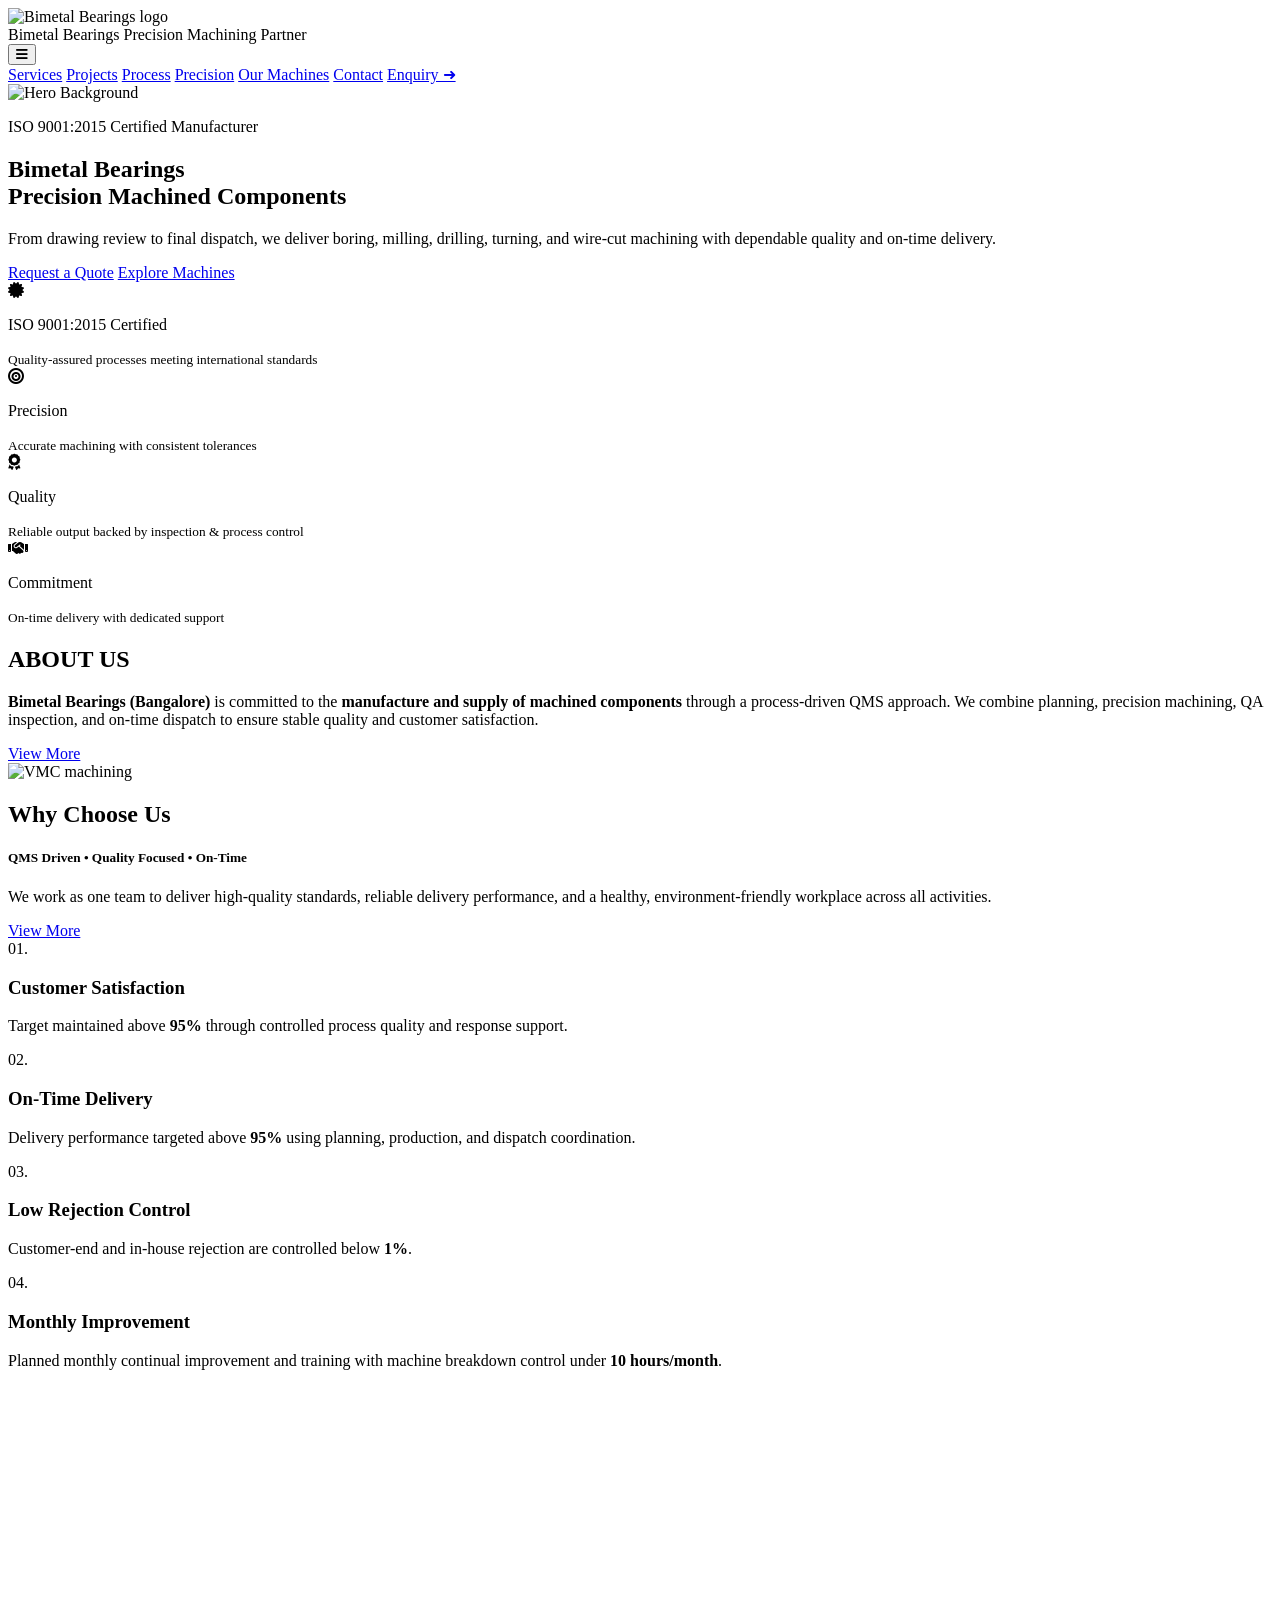
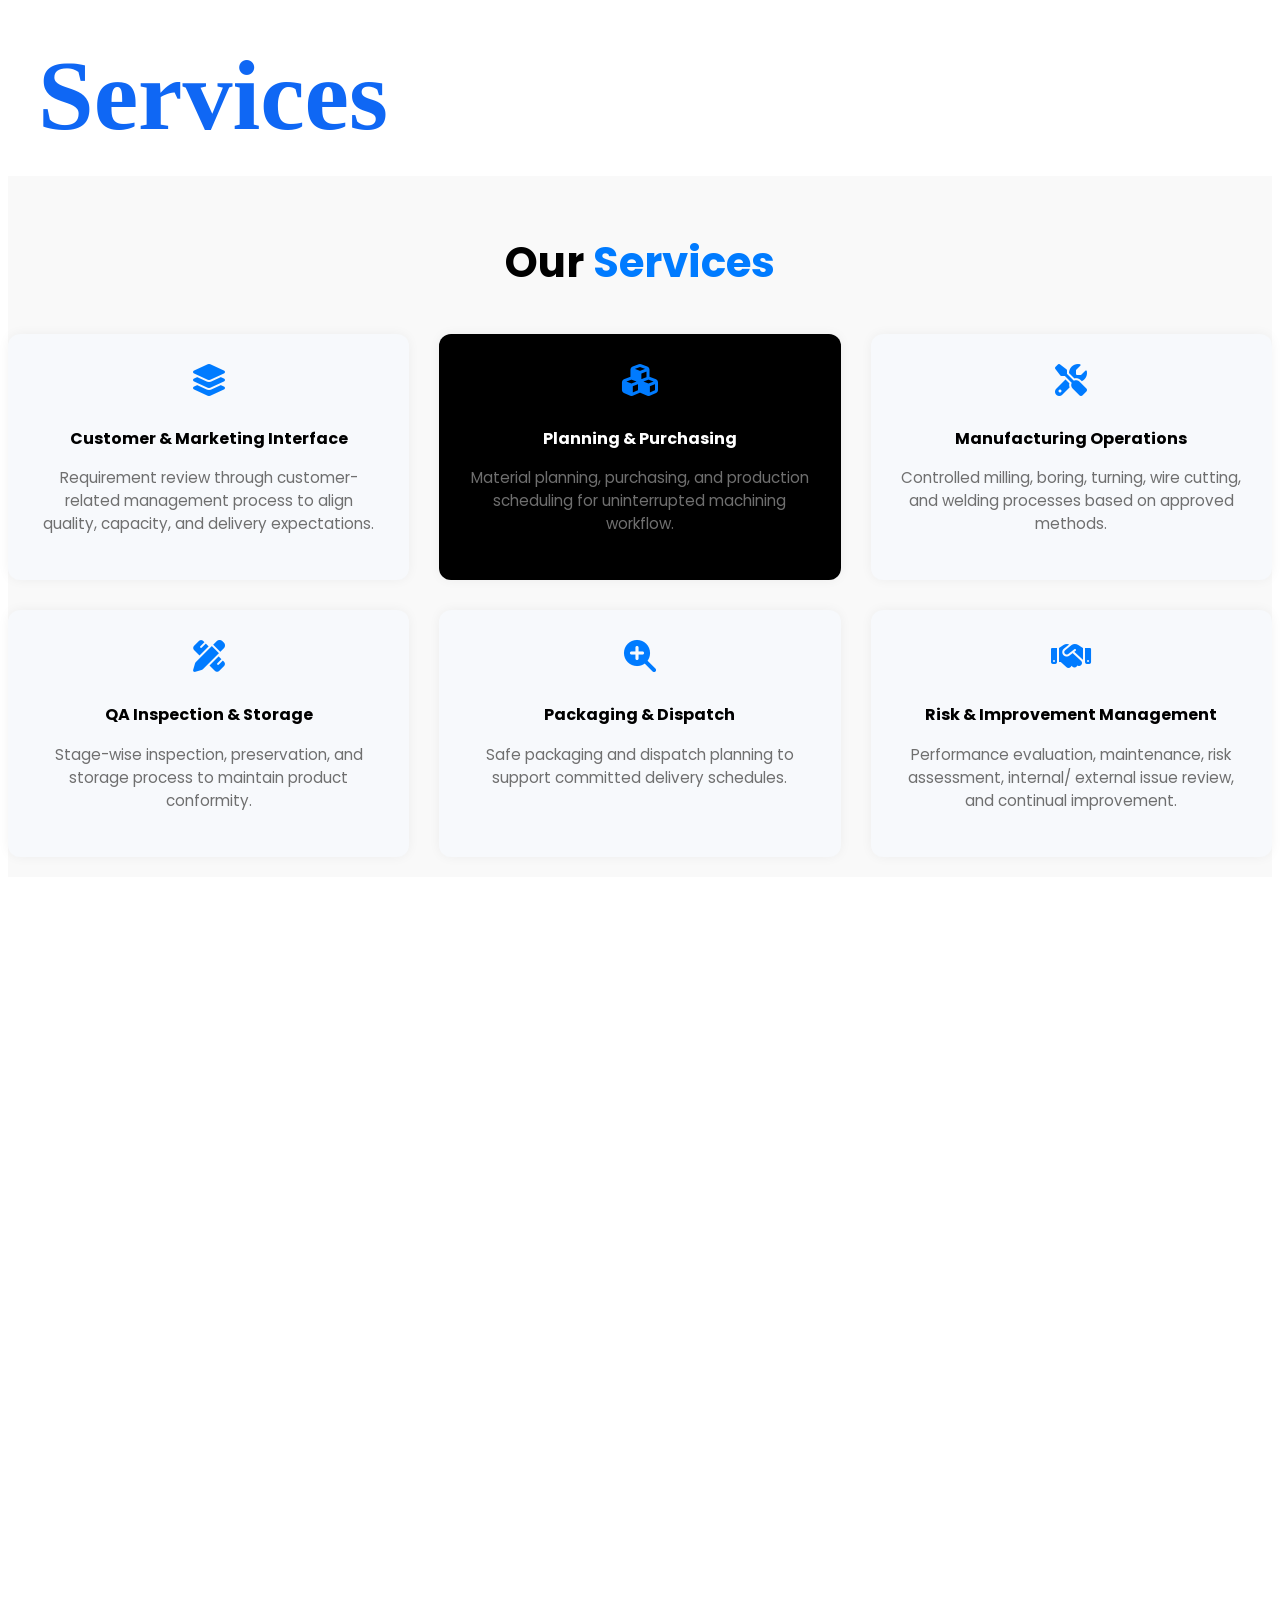
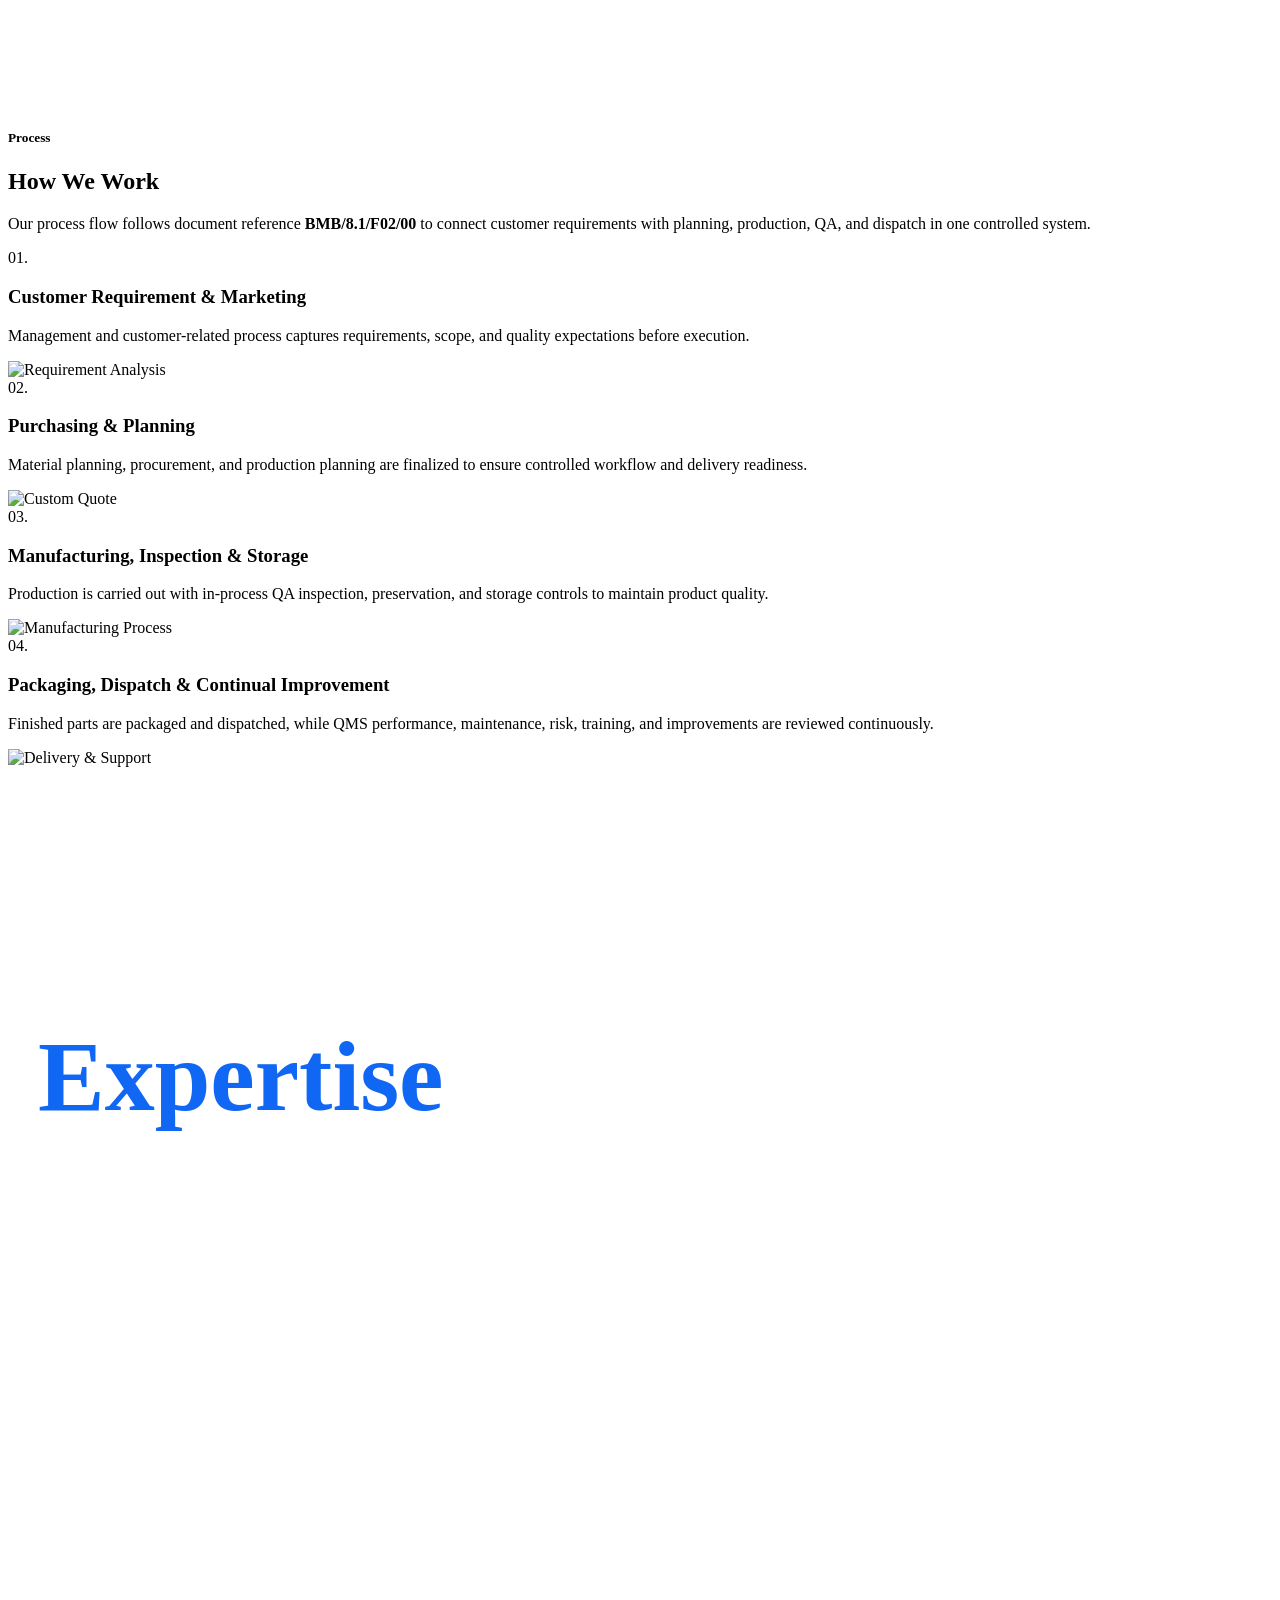
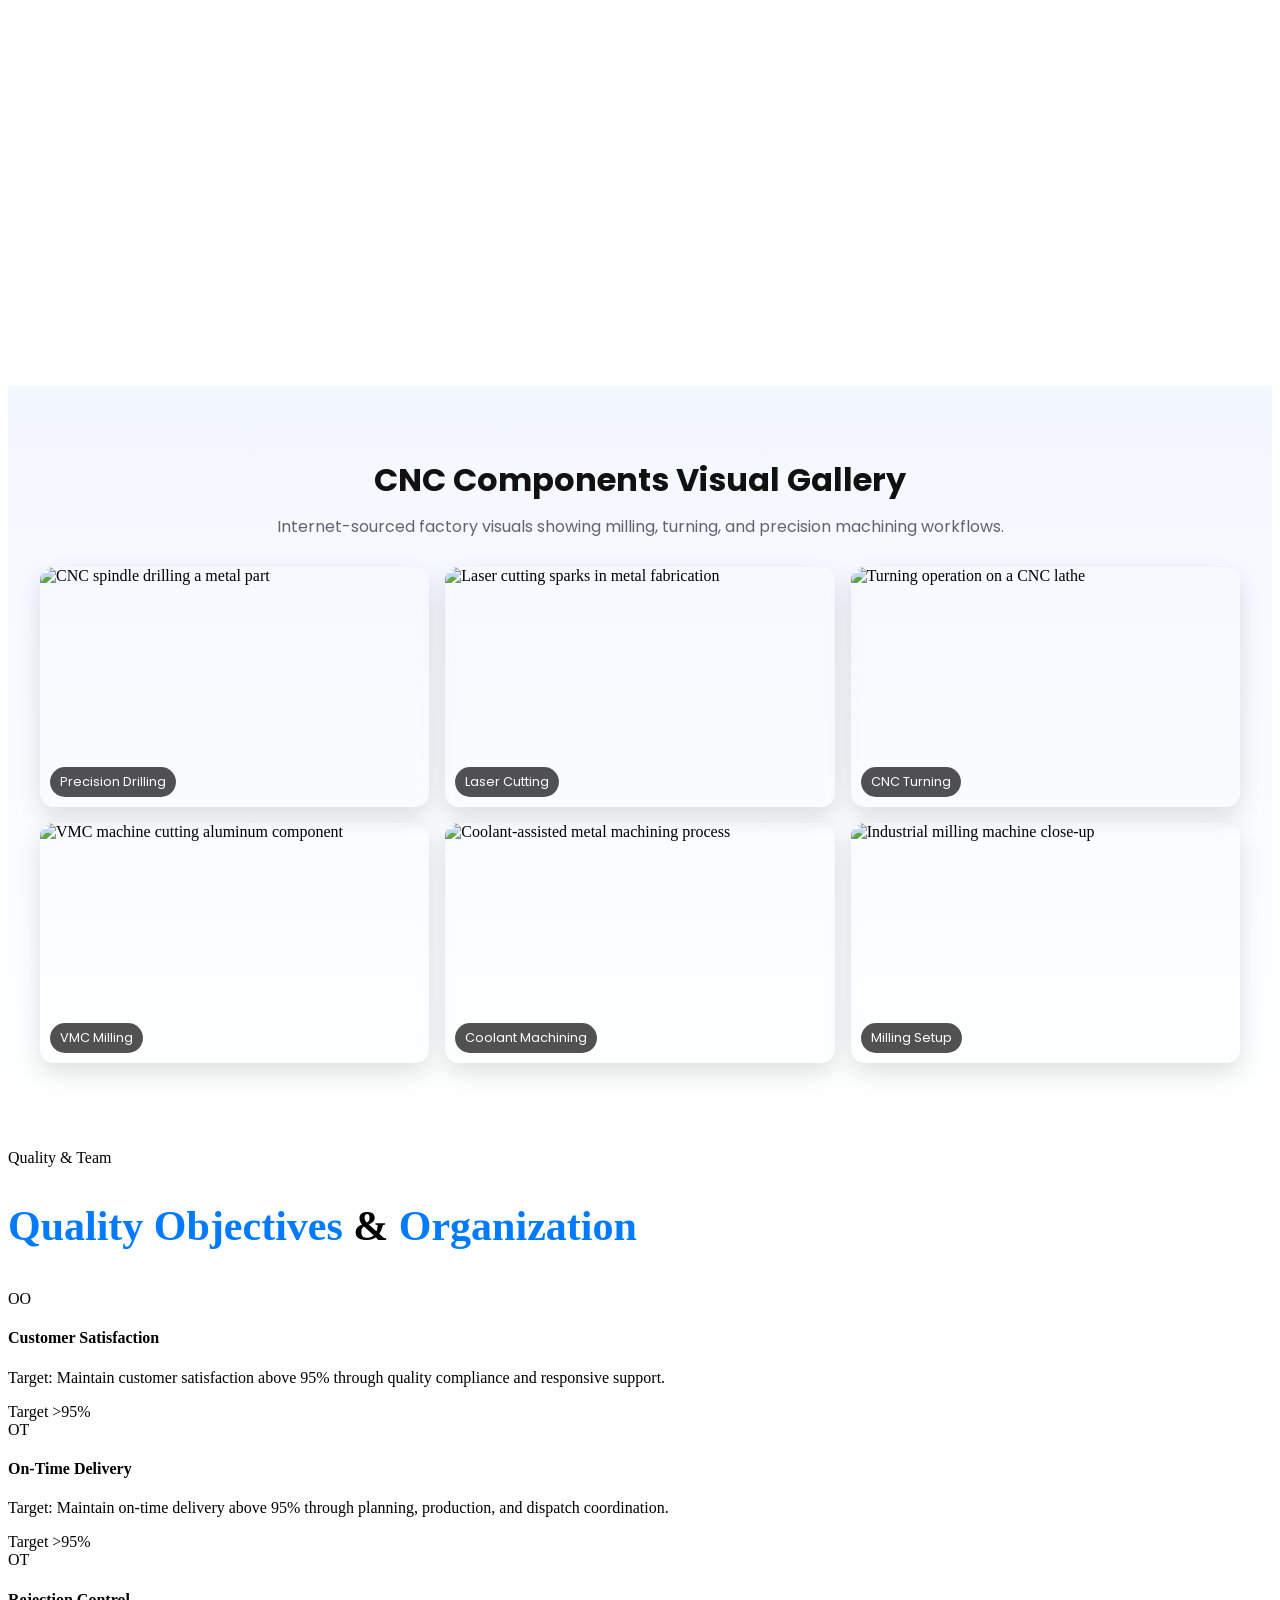
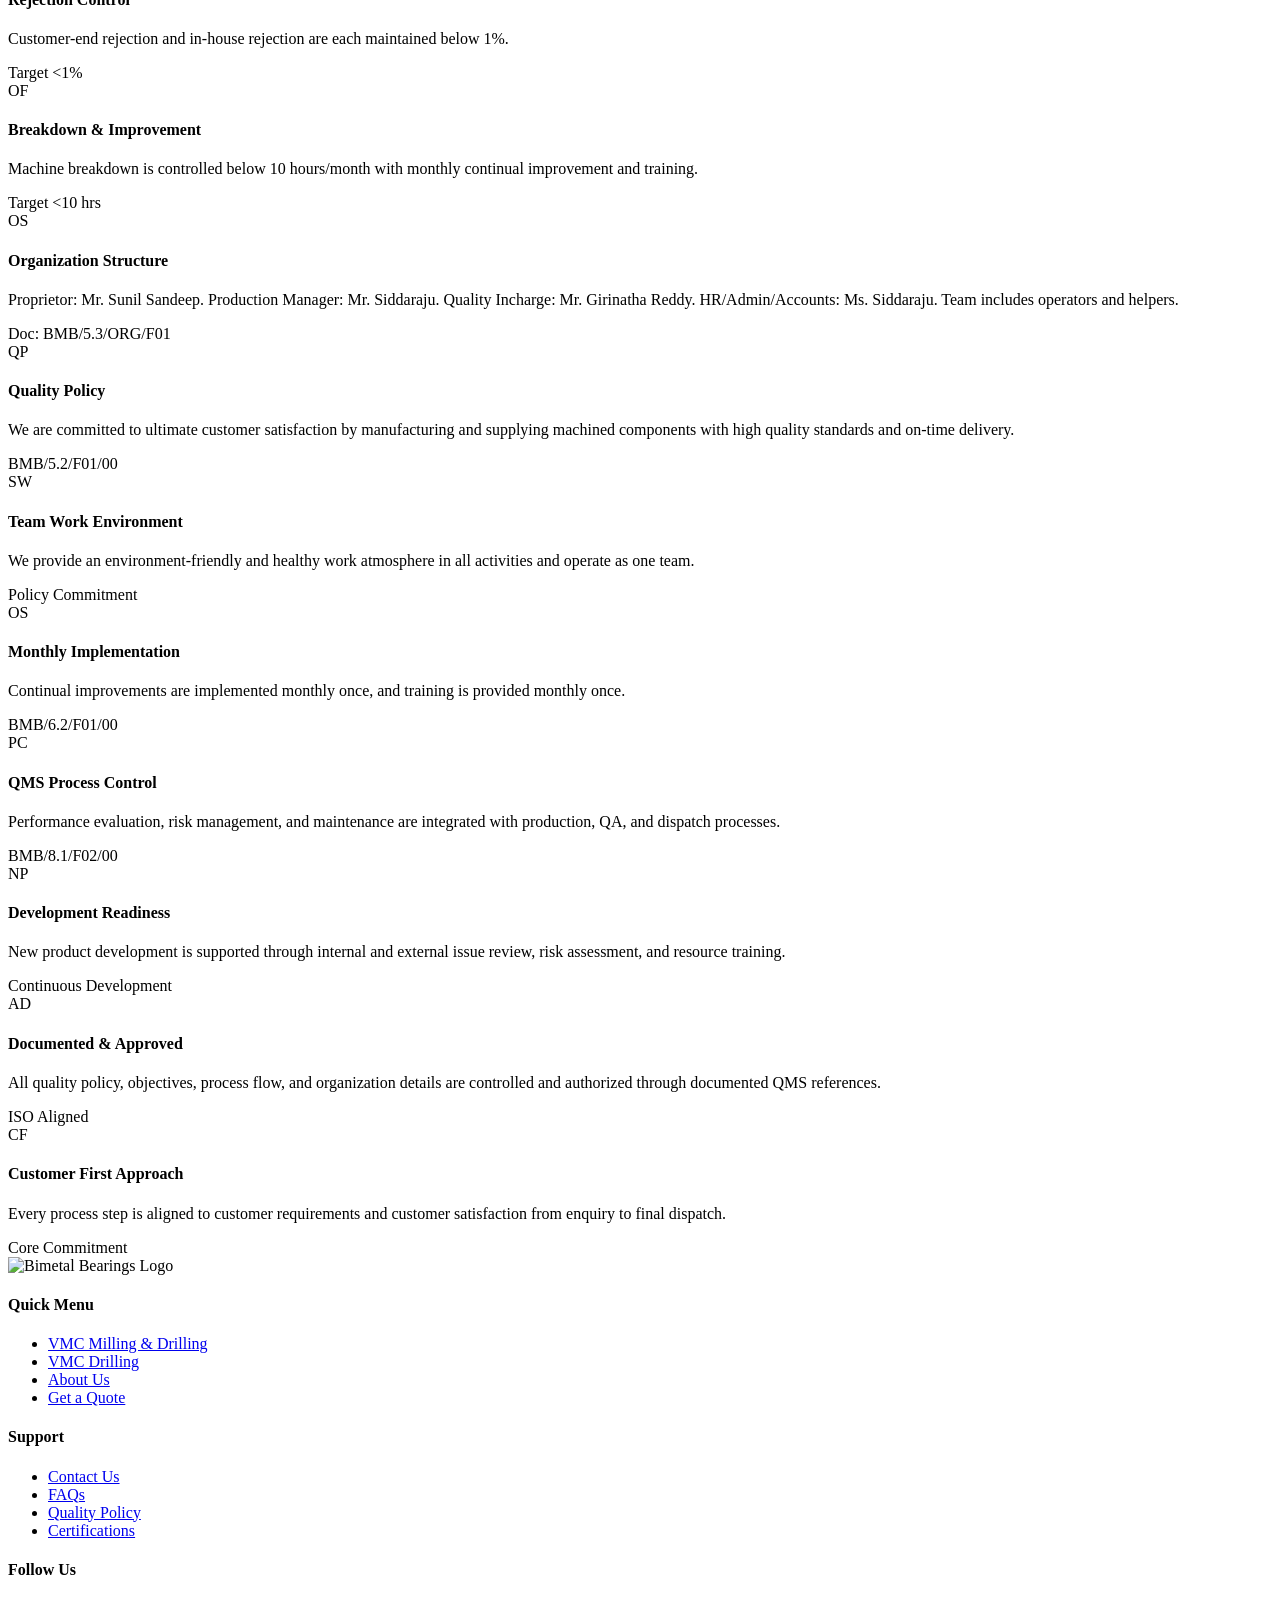
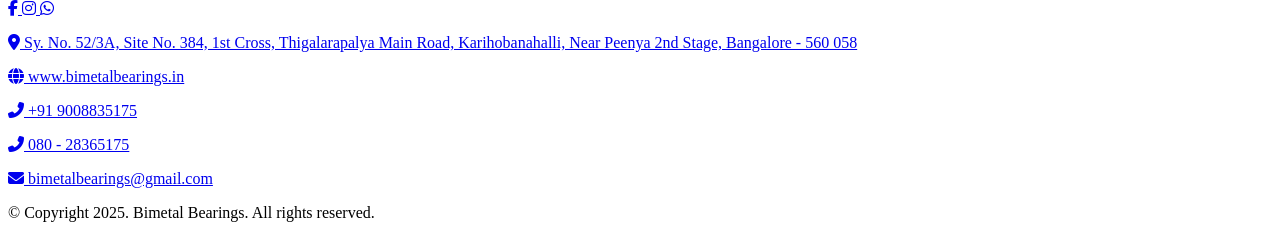
==== index.html @ afb8c04f "Add index.html" ====
<!doctype html>
<html lang="en">
  <head>
    <meta charset="UTF-8" />
    <meta name="viewport" content="width=device-width, initial-scale=1.0" />
    <title>Bimetal Bearings</title>
    <link rel="icon" href="img/logo.png" />

    <link rel="stylesheet" href="style.css" />
    <link
      href="https://fonts.googleapis.com/css2?family=Inter:wght@400;600;700&display=swap"
      rel="stylesheet"
    />
    <link
      href="https://fonts.googleapis.com/css2?family=Barlow:wght@400;500;600&display=swap"
      rel="stylesheet"
    />
    <link
      href="https://fonts.googleapis.com/css2?family=Poppins:wght@300;400;500;600;700&display=swap"
      rel="stylesheet"
    />

    <link
      rel="stylesheet"
      href="https://cdnjs.cloudflare.com/ajax/libs/font-awesome/6.5.0/css/all.min.css"
    />

    <style>
      .service-hero-content h2 span.letter,
      .service-hero-content h1 span.letter {
        opacity: 0;
        transform: translateY(-30px);
        animation: fadeInUp 0.6s ease-out forwards;
        display: inline-block;
      }

      @keyframes fadeInUp {
        from {
          opacity: 0;
          transform: translateY(-30px);
        }
        to {
          opacity: 1;
          transform: translateY(0);
        }
      }

      .service-hero {
        background-image: url("https://images.unsplash.com/photo-1711418235334-8895331a6cf9?auto=format&fit=crop&w=1800&q=80");
        background-size: cover;

        object-fit: contain;
        background-position: center;
        padding: 100px 30px;
        padding-bottom: 30px;
        position: relative;
        overflow: hidden;
        color: #ffffff;
        text-align: left;
      }

      .service-hero-content {
        max-width: 700px;
        position: relative;
        z-index: 2;
      }

      .service-hero-content h2 {
        font-size: 36px;
        font-weight: 300;
        line-height: 1.4;
      }

      .service-hero-content h2 span {
        font-weight: 700;
        color: #ffffff;
      }

      .bg-text {
        font-size: 100px;
        font-weight: 700;
        margin: 0;
        line-height: 1;
        bottom: 30px;
        left: 30px;
        color: #0f67f4;
      }
      @media (max-width: 446px) {
        .service-hero-content h2 {
          font-size: 28px;
        }
        .bg-text {
          font-size: 60px;
        }
      }

      /* Service Section */
      .services {
        padding: 20px 0;
        background: #f9f9f9;
        text-align: center;
        font-family: "Poppins", Arial, sans-serif;
        background-image: url("https://images.unsplash.com/photo-1685713011172-3ba27ff25e22?auto=format&fit=crop&w=1800&q=80");
      }

      .section-title {
        font-size: 42px;
        margin-bottom: 40px;
      }

      .section-title span {
        color: #007bff;
      }

      .service-grid {
        display: flex;
        flex-wrap: wrap;
        gap: 30px;
        justify-content: center;
      }

      .service-box {
        background: #f7f9fc;
        padding: 30px;
        border-radius: 12px;
        box-shadow: 0 0 12px rgba(0, 0, 0, 0.05);
        flex: 1 1 280px;
        transition: 0.3s;
        cursor: pointer;
      }

      .service-box i {
        color: #007bff;
        margin-bottom: 15px;
      }

      .service-box h4 {
        margin: 15px 0 10px;
      }
      .service-box p {
        font-size: 0.95rem;
        color: #6f6f6f;
      }

      .service-box.active,
      .service-box:hover {
        background: black;
        color: #ffffff;
      }
      .service-box:hover p {
        color: #bdbdbd;
      }

      .service-box.active i,
      .service-box:hover i {
        color: #007bff;
      }

      /* Hero Section */
      .hero2 {
        text-align: center;
        padding: 80px 20px;
        max-width: 1200px;
        margin: auto;
        font-family: "poppins", sans-serif;
      }

      .hero2 h1 {
        font-size: 2.5rem;
        font-weight: 700;
        margin-bottom: 15px;
      }

      .hero2 .highlight2 {
        color: #1e73e8;
      }

      .hero2 p {
        font-size: 1.1rem;
        color: #555;
        margin-bottom: 25px;
      }

      /* Buttons */
      .buttons2 {
        display: flex;
        justify-content: center;
        gap: 15px;
        margin-bottom: 20px;
      }

      .btn2 {
        text-decoration: none;
        padding: 12px 28px;
        border-radius: 25px;
        font-size: 1rem;
        font-weight: 600;
        transition: 0.3s;
      }

      .btn2.primary2 {
        background: #1e73e8;
        color: #fff;
      }

      .btn2.primary2:hover {
        background: #125bb5;
      }

      .btn2.secondary2 {
        background: #f4f4f4;
        color: #333;
        border: 1px solid #ddd;
      }

      .btn2.secondary2:hover {
        background: #e6e6e6;
      }

      /* Rating */
      .rating2 {
        margin-top: 10px;
        font-size: 0.95rem;
        color: #333;
      }

      .rating2 p {
        font-size: 0.85rem;
        color: #555;
      }

      .rating2 a {
        color: #1e73e8;
        text-decoration: none;
      }

      /* Stats Section */
      .hero-stats2 {
        margin-top: 60px;
        display: grid;
        grid-template-columns: repeat(auto-fit, minmax(220px, 1fr));
        gap: 20px;
        font-family: "poppins", sans-serif;
        justify-content: center;
        text-align: center;
        align-items: center;
      }

      .stat2 {
        background: #f9f9f9;
        border-radius: 15px;
        padding: 25px;
        text-align: center;
        box-shadow: 0 4px 12px rgba(0, 0, 0, 0.05);
      }

      .stat2 img {
        width: 100%;
        border-radius: 12px;
      }

      .stat2 h2 {
        font-size: 2rem;
        color: #111;
        margin-bottom: 10px;
      }

      .stat2 p {
        font-size: 0.95rem;
        color: #000000;
      }

      /* Color Variations */
      .stat2.blue2 {
        background: #000000;
        color: #ffffff;
        font-size: 2rem;
      }

      .stat2.blue2 p {
        color: #d4d4d4;
        font-size: 1rem;
        font-weight: 600;
      }

      .stat2.blue2 h2 {
        color: #1f61f0;
        font-size: 2rem;
      }

      .stat2.green2 {
        background: #f0fdf4;
        color: #111;
        border: 1px solid #cce8d8;
      }

      .stat2.lightgreen2 {
        background: #d9f99d;
        color: #111;
      }

      .cnc-gallery-section {
        padding: 70px 20px;
        background: linear-gradient(180deg, #f3f7ff 0%, #ffffff 100%);
      }

      .cnc-gallery-wrap {
        max-width: 1200px;
        margin: 0 auto;
      }

      .cnc-gallery-head {
        text-align: center;
        margin-bottom: 28px;
        font-family: "Poppins", sans-serif;
      }

      .cnc-gallery-head h3 {
        font-size: 2rem;
        color: #111;
        margin: 0 0 10px;
      }

      .cnc-gallery-head p {
        margin: 0;
        color: #5f6470;
        font-size: 1rem;
      }

      .cnc-gallery-grid {
        display: grid;
        grid-template-columns: repeat(3, minmax(0, 1fr));
        gap: 16px;
      }

      .cnc-gallery-card {
        margin: 0;
        border-radius: 14px;
        overflow: hidden;
        position: relative;
        box-shadow: 0 10px 24px rgba(0, 0, 0, 0.12);
      }

      .cnc-gallery-card img {
        width: 100%;
        height: 240px;
        display: block;
        object-fit: cover;
        transition: transform 0.45s ease;
      }

      .cnc-gallery-card:hover img {
        transform: scale(1.06);
      }

      .cnc-gallery-tag {
        position: absolute;
        left: 10px;
        bottom: 10px;
        background: rgba(0, 0, 0, 0.68);
        color: #fff;
        border-radius: 999px;
        padding: 6px 10px;
        font-size: 0.8rem;
        font-family: "Poppins", sans-serif;
      }

      @media (max-width: 980px) {
        .cnc-gallery-grid {
          grid-template-columns: repeat(2, minmax(0, 1fr));
        }
      }

      @media (max-width: 560px) {
        .cnc-gallery-grid {
          grid-template-columns: 1fr;
        }

        .cnc-gallery-card img {
          height: 210px;
        }
      }
    </style>
  </head>
  <body>
    <!-- Navbar -->
    <header class="navbar">
      <div class="logo">
        <img src="img/logo.png" alt="Bimetal Bearings logo" />
        <div class="brand-copy">
          <span class="brand-name">Bimetal Bearings</span>
          <span class="brand-sub">Precision Machining Partner</span>
        </div>
      </div>

      <button class="menu-toggle" aria-label="Toggle menu">
        <i class="fas fa-bars"></i>
      </button>

      <nav class="nav-links">
        <a href="#service">Services</a>
        <a href="#project">Projects</a>
        <a href="#process">Process</a>
        <a href="precision.html">Precision</a>
        <a href="machine.html">Our Machines</a>
        <a href="contact.html">Contact</a>
        <a
          href="https://wa.me/8123638613?text=Hi%20Bimetal%20Bearings!%20I%20am%20interested%20in%20your%20manufacturing%20solutions.%20Please%20share%20more%20details."
          class="btn-yellow"
          >Enquiry ➜</a
        >
      </nav>
    </header>

    <!-- Hero Section -->
    <section class="hero">
      <!-- Hero Background Image -->
      <img class="bgimg" src="https://images.unsplash.com/photo-1711418235334-8895331a6cf9?auto=format&fit=crop&w=2200&q=80" alt="Hero Background" />

      <div class="hero-content">
        <div class="hero-left">
          <p class="hero-kicker">ISO 9001:2015 Certified Manufacturer</p>
          <h1><span>Bimetal Bearings</span><br />Precision Machined Components</h1>

          <p class="tagline">
            From drawing review to final dispatch, we deliver boring, milling,
            drilling, turning, and wire-cut machining with dependable quality
            and on-time delivery.
          </p>

          <div class="hero-cta-row">
            <a href="contact.html" class="hero-btn primary">Request a Quote</a>
            <a href="ourmachine.html" class="hero-btn secondary">Explore Machines</a>
          </div>
        </div>

        <!-- Hero Machine Image -->
        <div class="hero-image"></div>
      </div>

      <!-- Feature Cards -->
      <div class="herofeatures">
        <!-- Feature 1 -->
        <div class="herofeature-card review">
          <i class="fa-solid fa-certificate icon"></i>
          <p>ISO 9001:2015 Certified</p>
          <small
            >Quality-assured processes meeting international standards</small
          >
        </div>

        <!-- Feature 2 -->
        <div class="herofeature-card battery">
          <i class="fa-solid fa-bullseye icon"></i>
          <p>Precision</p>
          <small>Accurate machining with consistent tolerances</small>
        </div>

        <!-- Feature 3 -->
        <div class="herofeature-card battery">
          <i class="fa-solid fa-award icon"></i>
          <p>Quality</p>
          <small>Reliable output backed by inspection & process control</small>
        </div>

        <!-- Feature 4 -->
        <div class="herofeature-card battery">
          <i class="fa-solid fa-handshake icon"></i>
          <p>Commitment</p>
          <small>On-time delivery with dedicated support</small>
        </div>
      </div>
    </section>

    <section class="about-section" id="about">
      <h1 class="about-animated-text">
        <span>A</span><span>B</span><span>O</span><span>U</span><span>T</span>
        <span>US</span>
      </h1>

      <div class="intro">
        <p>
          <strong>Bimetal Bearings (Bangalore)</strong> is committed to the
          <strong>manufacture and supply of machined components</strong> through
          a process-driven QMS approach. We combine planning, precision
          machining, QA inspection, and on-time dispatch to ensure stable
          quality and customer satisfaction.
        </p>
        <div>
          <a href="#services" class="btn">View More</a>
        </div>
      </div>

      <div class="about-images">
        <img src="https://images.unsplash.com/photo-1740209475472-aa7d280f7452?auto=format&fit=crop&w=1600&q=80" alt="VMC machining" />
      </div>

      <div class="abtwhy-container">
        <div class="abtleft-content">
          <h2 class="main-title">Why Choose Us</h2>
          <h5 class="subtitle">QMS Driven • Quality Focused • On-Time</h5>
          <p class="description">
            We work as one team to deliver high-quality standards, reliable
            delivery performance, and a healthy, environment-friendly workplace
            across all activities.
          </p>
          <a href="#services" class="btn">View More</a>
        </div>

        <div class="abtright-content">
          <div class="abtfeature-box">
            <div class="number">01.</div>
            <h3>Customer Satisfaction</h3>
            <p>
              Target maintained above <strong>95%</strong> through controlled
              process quality and response support.
            </p>
          </div>

          <div class="abtfeature-box">
            <div class="number">02.</div>
            <h3>On-Time Delivery</h3>
            <p>
              Delivery performance targeted above
              <strong>95%</strong> using planning, production, and dispatch
              coordination.
            </p>
          </div>
          <div class="abtfeature-box">
            <div class="number">03.</div>
            <h3>Low Rejection Control</h3>
            <p>
              Customer-end and in-house rejection are controlled below
              <strong>1%</strong>.
            </p>
          </div>

          <div class="abtfeature-box">
            <div class="number">04.</div>
            <h3>Monthly Improvement</h3>
            <p>
              Planned monthly continual improvement and training with machine
              breakdown control under <strong>10 hours/month</strong>.
            </p>
          </div>
        </div>
      </div>
    </section>

    <section class="service-hero" id="services">
      <div class="service-hero-content">
        <h2>We provide <br /><span>Best Quality</span></h2>
        <h1 class="bg-text">Services</h1>
      </div>
    </section>

    <!-- Service Offerings -->
    <section class="services" id="service">
      <div class="service-container">
        <h2 class="section-title">Our <span>Services</span></h2>

        <div class="service-grid">
          <!-- Service 1 -->
          <div class="service-box">
            <i class="fas fa-layer-group fa-2x"></i>
            <h4>Customer & Marketing Interface</h4>
            <p>
              Requirement review through customer-related management process to
              align quality, capacity, and delivery expectations.
            </p>
          </div>

          <!-- Service 2 -->
          <div class="service-box active">
            <i class="fas fa-cubes fa-2x"></i>
            <h4>Planning & Purchasing</h4>
            <p>
              Material planning, purchasing, and production scheduling for
              uninterrupted machining workflow.
            </p>
          </div>

          <!-- Service 3 -->
          <div class="service-box">
            <i class="fas fa-tools fa-2x"></i>
            <h4>Manufacturing Operations</h4>
            <p>
              Controlled milling, boring, turning, wire cutting, and welding
              processes based on approved methods.
            </p>
          </div>

          <!-- Service 4 -->
          <div class="service-box">
            <i class="fas fa-pencil-ruler fa-2x"></i>
            <h4>QA Inspection & Storage</h4>
            <p>
              Stage-wise inspection, preservation, and storage process to
              maintain product conformity.
            </p>
          </div>

          <!-- Service 5 -->
          <div class="service-box">
            <i class="fas fa-search-plus fa-2x"></i>
            <h4>Packaging & Dispatch</h4>
            <p>
              Safe packaging and dispatch planning to support committed delivery
              schedules.
            </p>
          </div>

          <!-- Service 6 -->
          <div class="service-box">
            <i class="fas fa-handshake fa-2x"></i>
            <h4>Risk & Improvement Management</h4>
            <p>
              Performance evaluation, maintenance, risk assessment, internal/
              external issue review, and continual improvement.
            </p>
          </div>
        </div>
      </div>
    </section>

    <section class="hero2" id="project">
      <div class="hero-content2">
        <h1>
          Advancing Precision Manufacturing with <br />
          <span class="highlight2">Modern Milling & Drilling</span>
        </h1>

        <p>
          Bimetal Bearings delivers accuracy, reliability and consistent
          performance — supporting industries with high-quality VMC milling &
          drilling solutions.
        </p>

        <div class="buttons2">
          <a href="contact.html" class="btn2 secondary2">Request a Quote</a>
        </div>

        <div class="rating2">
          ⭐⭐⭐⭐ <span>4.0</span>
          <p>
            Trusted by companies across
            <a href="#clients">manufacturing industries</a>
          </p>
        </div>
      </div>

      <div class="hero-stats2">
        <!-- Image Stat -->
        <div class="stat2">
          <img src="https://images.unsplash.com/photo-1666618090858-fbcee636bd3e?auto=format&fit=crop&w=1600&q=80" alt="Machined Components" />
        </div>

        <!-- Clients -->
        <div class="stat2 blue2">
          <h2>100+</h2>
          <p>Reliable Client Partnerships</p>
        </div>

        <!-- Projects -->
        <div class="stat2 green2">
          <h2>300+</h2>
          <p>
            Completed Projects <br />
            <small>Growing steadily every year</small>
          </p>
        </div>

        <!-- Experience -->
        <div class="stat2 lightgreen2">
          <h2>1+</h2>
          <p>Years of Milling & Drilling Expertise</p>
        </div>

        <!-- Statement Box -->
        <div class="stat2 blue2">
          <p>
            Delivering dependable machining solutions <br />
            with quality and precision.
          </p>
        </div>
      </div>
    </section>

    <section class="process-section" id="process">
      <div class="process-container">
        <h5 class="sub-heading">Process</h5>
        <h2 class="main-heading">How We Work</h2>
        <p class="process-intro">
          Our process flow follows document reference
          <strong>BMB/8.1/F02/00</strong> to connect customer requirements with
          planning, production, QA, and dispatch in one controlled system.
        </p>

        <div class="timeline">
          <!-- Step 1 -->
          <div class="timeline-block-left">
            <div class="timeline-content">
              <span class="step-number">01.</span>
              <h3>Customer Requirement & Marketing</h3>
              <p>
                Management and customer-related process captures requirements,
                scope, and quality expectations before execution.
              </p>
            </div>
            <div class="timeline-img">
              <img
                src="https://images.unsplash.com/photo-1598302936625-6075fbd98dd7?auto=format&fit=crop&w=1400&q=80"
                alt="Requirement Analysis"
              />
            </div>
          </div>

          <!-- Step 2 -->
          <div class="timeline-block">
            <div class="timeline-content">
              <span class="step-number">02.</span>
              <h3>Purchasing & Planning</h3>
              <p>
                Material planning, procurement, and production planning are
                finalized to ensure controlled workflow and delivery readiness.
              </p>
            </div>
            <div class="timeline-img">
              <img
                src="https://images.unsplash.com/photo-1669154772564-71034c803b53?auto=format&fit=crop&w=1400&q=80"
                alt="Custom Quote"
              />
            </div>
          </div>

          <!-- Step 3 -->
          <div class="timeline-block-left">
            <div class="timeline-content">
              <span class="step-number">03.</span>
              <h3>Manufacturing, Inspection & Storage</h3>
              <p>
                Production is carried out with in-process QA inspection,
                preservation, and storage controls to maintain product quality.
              </p>
            </div>
            <div class="timeline-img">
              <img
                src="https://images.unsplash.com/photo-1652888510609-ed2d2ad64d6b?auto=format&fit=crop&w=1400&q=80"
                alt="Manufacturing Process"
              />
            </div>
          </div>

          <!-- Step 4 -->
          <div class="timeline-block">
            <div class="timeline-content">
              <span class="step-number">04.</span>
              <h3>Packaging, Dispatch & Continual Improvement</h3>
              <p>
                Finished parts are packaged and dispatched, while QMS
                performance, maintenance, risk, training, and improvements are
                reviewed continuously.
              </p>
            </div>
            <div class="timeline-img">
              <img
                src="https://images.unsplash.com/photo-1682332215908-aa44cdaad6ca?auto=format&fit=crop&w=1400&q=80"
                alt="Delivery & Support"
              />
            </div>
          </div>
        </div>
      </div>
    </section>

    <section class="service-hero" id="services">
      <div class="service-hero-content">
        <h2><br /><span>We Have the Best</span></h2>
        <h1 class="bg-text">Expertise</h1>
      </div>

      <section class="expertise">
        <div class="expert-container">
          <div class="expertise-grid">
            <!-- Box 1 -->
            <div class="expert-box">
              <img
                src="https://images.unsplash.com/photo-1734888369502-3e01d4c0a46e?auto=format&fit=crop&w=1400&q=80"
                alt="Planning"
              />
              <h4>Project Planning</h4>
              <p>
                Understanding requirements, reviewing drawings, and defining the
                right machining approach with accuracy in mind.
              </p>
            </div>

            <!-- Box 2 -->
            <div class="expert-box">
              <img
                src="https://images.unsplash.com/photo-1648815546030-6a5792d4fa38?auto=format&fit=crop&w=1400&q=80"
                alt="Design"
              />
              <h4>Design & Engineering</h4>
              <p>
                Precision-driven development of fixtures, dies, moulds, and
                components tailored for manufacturing performance.
              </p>
            </div>

            <!-- Box 3 -->
            <div class="expert-box">
              <img
                src="https://images.unsplash.com/photo-1687957500545-3ab8c773e7bf?auto=format&fit=crop&w=1400&q=80"
                alt="Delivery"
              />
              <h4>Manufacturing & Delivery</h4>
              <p>
                Expert milling, drilling, finishing, and final inspection
                ensuring reliable production-ready solutions delivered on time.
              </p>
            </div>
          </div>
        </div>
      </section>
    </section>

    <section class="cnc-awareness-section">
      <div class="awareness-container">
        <div class="awareness-text">
          <h2>
            The more a client understands your
            <span class="highlight">machining capability</span>, the stronger
            the trust and long-term partnership becomes.
          </h2>

          <p>
            A clear manufacturing presence builds confidence, sets you apart in
            the industry, and ensures customers rely on you for precision-driven
            results.
          </p>

          <a
            href="https://wa.me/9353990066?text=Hello%20Bimetal%20Bearings%2C%20I%20am%20interested%20in%20your%20milling%20and%20drilling%20services."
            class="btn-primary"
          >
            Get a Free Quote
          </a>
        </div>

        <div class="awareness-image">
          <img
            src="https://images.unsplash.com/photo-1648815546048-6da4f0083a6d?auto=format&fit=crop&w=1400&q=80"
            alt="Machining Services"
          />

          <div class="counter-box">
            <i class="fas fa-cube"></i>
            <span><strong>367+</strong> Components Delivered</span>
          </div>
        </div>
      </div>
    </section>

    <section class="cnc-services-section">
      <div class="services-header">
        <h3>Machine Capability Snapshot</h3>

        <p>
          Our master machinery list (Doc. No: BMB/7.1.3/F01) supports boring,
          milling, turning, wire cutting, welding, and compressed air systems
          for precision component manufacturing.
        </p>

        <a href="ourmachine.html" class="learn-more">
          View machines <i class="fas fa-arrow-right"></i>
        </a>
      </div>

      <div class="services-grid">
        <!-- Card 1 -->
        <div class="service-card">
          <div class="icon-box"><i class="fas fa-drafting-compass"></i></div>
          <h4>Core Machines</h4>
          <p>
            H-Boring (1000x900, 800x800), VMC Milling (750x400, 450x300), Wire
            Cutting (400x320x500), and DRO Milling (1000x400).
          </p>
        </div>

        <!-- Card 2 -->
        <div class="service-card">
          <div class="icon-box"><i class="fas fa-cogs"></i></div>
          <h4>Supporting Infrastructure</h4>
          <p>
            Lathe machines (500 mm, 680 mm), TIG welding, air compressor (5HP),
            and bench grinding (0.5HP) for end-to-end shop-floor operations.
          </p>
        </div>
      </div>
    </section>

    <section class="cnc-gallery-section" id="cnc-gallery">
      <div class="cnc-gallery-wrap">
        <div class="cnc-gallery-head">
          <h3>CNC Components Visual Gallery</h3>
          <p>
            Internet-sourced factory visuals showing milling, turning, and
            precision machining workflows.
          </p>
        </div>

        <div class="cnc-gallery-grid">
          <figure class="cnc-gallery-card">
            <img
              src="https://images.unsplash.com/photo-1713371398485-7bde1bde9def?auto=format&fit=crop&w=1200&q=80"
              alt="CNC spindle drilling a metal part"
              loading="lazy"
            />
            <figcaption class="cnc-gallery-tag">Precision Drilling</figcaption>
          </figure>

          <figure class="cnc-gallery-card">
            <img
              src="https://images.unsplash.com/photo-1711418235334-8895331a6cf9?auto=format&fit=crop&w=1200&q=80"
              alt="Laser cutting sparks in metal fabrication"
              loading="lazy"
            />
            <figcaption class="cnc-gallery-tag">Laser Cutting</figcaption>
          </figure>

          <figure class="cnc-gallery-card">
            <img
              src="https://images.unsplash.com/photo-1666618090858-fbcee636bd3e?auto=format&fit=crop&w=1200&q=80"
              alt="Turning operation on a CNC lathe"
              loading="lazy"
            />
            <figcaption class="cnc-gallery-tag">CNC Turning</figcaption>
          </figure>

          <figure class="cnc-gallery-card">
            <img
              src="https://images.unsplash.com/photo-1740209475472-aa7d280f7452?auto=format&fit=crop&w=1200&q=80"
              alt="VMC machine cutting aluminum component"
              loading="lazy"
            />
            <figcaption class="cnc-gallery-tag">VMC Milling</figcaption>
          </figure>

          <figure class="cnc-gallery-card">
            <img
              src="https://images.unsplash.com/photo-1652888510609-ed2d2ad64d6b?auto=format&fit=crop&w=1200&q=80"
              alt="Coolant-assisted metal machining process"
              loading="lazy"
            />
            <figcaption class="cnc-gallery-tag">Coolant Machining</figcaption>
          </figure>

          <figure class="cnc-gallery-card">
            <img
              src="https://images.unsplash.com/photo-1648897884576-a709a346491f?auto=format&fit=crop&w=1200&q=80"
              alt="Industrial milling machine close-up"
              loading="lazy"
            />
            <figcaption class="cnc-gallery-tag">Milling Setup</figcaption>
          </figure>
        </div>
      </div>
    </section>

    <section class="testimonial-section">
      <p class="section-label">Quality & Team</p>
      <h2 class="section-title">
        <span class="highlight-blue">Quality Objectives</span> &
        <span class="highlight-blue">Organization</span>
      </h2>

      <div class="testimonial-slider">
        <div class="testimonial-track">
          <div class="testimonial-card">
            <div class="avatar" data-name="Objective One"></div>
            <h4>Customer Satisfaction</h4>
            <p>
              Target: Maintain customer satisfaction above 95% through quality
              compliance and responsive support.
            </p>
            <div class="stars">Target >95%</div>
          </div>

          <div class="testimonial-card">
            <div class="avatar" data-name="Objective Two"></div>
            <h4>On-Time Delivery</h4>
            <p>
              Target: Maintain on-time delivery above 95% through planning,
              production, and dispatch coordination.
            </p>
            <div class="stars">Target >95%</div>
          </div>

          <div class="testimonial-card">
            <div class="avatar" data-name="Objective Three"></div>
            <h4>Rejection Control</h4>
            <p>
              Customer-end rejection and in-house rejection are each maintained
              below 1%.
            </p>
            <div class="stars">Target &lt;1%</div>
          </div>

          <div class="testimonial-card">
            <div class="avatar" data-name="Objective Four"></div>
            <h4>Breakdown & Improvement</h4>
            <p>
              Machine breakdown is controlled below 10 hours/month with monthly
              continual improvement and training.
            </p>
            <div class="stars">Target &lt;10 hrs</div>
          </div>

          <div class="testimonial-card">
            <div class="avatar" data-name="Org Structure"></div>
            <h4>Organization Structure</h4>
            <p>
              Proprietor: Mr. Sunil Sandeep. Production Manager: Mr. Siddaraju.
              Quality Incharge: Mr. Girinatha Reddy. HR/Admin/Accounts: Ms.
              Siddaraju. Team includes operators and helpers.
            </p>
            <div class="stars">Doc: BMB/5.3/ORG/F01</div>
          </div>

          <!-- Duplicate cards for loop -->

          <div class="testimonial-card">
            <div class="avatar" data-name="Quality Policy"></div>
            <h4>Quality Policy</h4>
            <p>
              We are committed to ultimate customer satisfaction by
              manufacturing and supplying machined components with high quality
              standards and on-time delivery.
            </p>
            <div class="stars">BMB/5.2/F01/00</div>
          </div>

          <div class="testimonial-card">
            <div class="avatar" data-name="Safe Workplace"></div>
            <h4>Team Work Environment</h4>
            <p>
              We provide an environment-friendly and healthy work atmosphere in
              all activities and operate as one team.
            </p>
            <div class="stars">Policy Commitment</div>
          </div>

          <div class="testimonial-card">
            <div class="avatar" data-name="Objective Six"></div>
            <h4>Monthly Implementation</h4>
            <p>
              Continual improvements are implemented monthly once, and training
              is provided monthly once.
            </p>
            <div class="stars">BMB/6.2/F01/00</div>
          </div>

          <div class="testimonial-card">
            <div class="avatar" data-name="Process Control"></div>
            <h4>QMS Process Control</h4>
            <p>
              Performance evaluation, risk management, and maintenance are
              integrated with production, QA, and dispatch processes.
            </p>
            <div class="stars">BMB/8.1/F02/00</div>
          </div>

          <div class="testimonial-card">
            <div class="avatar" data-name="New Product"></div>
            <h4>Development Readiness</h4>
            <p>
              New product development is supported through internal and external
              issue review, risk assessment, and resource training.
            </p>
            <div class="stars">Continuous Development</div>
          </div>

          <!-- Duplicate for smooth scroll -->
          <div class="testimonial-card">
            <div class="avatar" data-name="Authorized Docs"></div>
            <h4>Documented & Approved</h4>
            <p>
              All quality policy, objectives, process flow, and organization
              details are controlled and authorized through documented QMS
              references.
            </p>
            <div class="stars">ISO Aligned</div>
          </div>

          <div class="testimonial-card">
            <div class="avatar" data-name="Customer First"></div>
            <h4>Customer First Approach</h4>
            <p>
              Every process step is aligned to customer requirements and
              customer satisfaction from enquiry to final dispatch.
            </p>
            <div class="stars">Core Commitment</div>
          </div>
        </div>
      </div>
    </section>

    <!-- footer -->
    <footer class="footer">
      <div class="footer-container">
        <!-- Left Column -->
        <div class="footer-brand">
          <img
            src="img/logo.png"
            alt="Bimetal Bearings Logo"
            class="logo"
          />
        </div>

        <!-- Quick Menu -->
        <div class="footer-links">
          <h4>Quick Menu</h4>
          <ul>
            <li><a href="ourmachine.html">VMC Milling & Drilling</a></li>
            <li><a href="#service">VMC Drilling</a></li>
            <li><a href="index.html">About Us</a></li>
            <li><a href="contact.html">Get a Quote</a></li>
          </ul>
        </div>

        <!-- Support -->
        <div class="footer-links">
          <h4>Support</h4>
          <ul>
            <li><a href="contact.html">Contact Us</a></li>
            <li><a href="contact.html">FAQs</a></li>
            <li><a href="contact.html">Quality Policy</a></li>
            <li><a href="contact.html">Certifications</a></li>
          </ul>
        </div>

        <!-- Social -->
        <div class="footer-social">
          <h4>Follow Us</h4>
          <div class="social-icons">
            <a href="#" title="Facebook" target="_blank" rel="noopener">
              <i class="fab fa-facebook-f"></i>
            </a>
            <a href="#" title="Instagram" target="_blank" rel="noopener">
              <i class="fab fa-instagram"></i>
            </a>
            <a
              href="https://wa.me/9353990066?text=Hello%20Bimetal%20Bearings%2C%20I%20am%20interested%20in%20your%20VMC%20solutions."
              target="_blank"
              rel="noopener"
              title="WhatsApp"
            >
              <i class="fab fa-whatsapp"></i>
            </a>
          </div>
        </div>

        <!-- Contact Details -->
        <div class="footer-contact">
          <p>
            <a
              href="https://www.google.com/maps?q=Sy.+No.+52/3A,+Site+No.+384,+1st+Cross,+Thigalarapalya+Main+Road,+Karihobanahalli,+Near+Peenya+2nd+Stage,+Bangalore+560058"
              target="_blank"
              rel="noopener"
            >
              <i class="fas fa-map-marker-alt"></i>
              Sy. No. 52/3A, Site No. 384, 1st Cross, Thigalarapalya Main Road,
              Karihobanahalli, Near Peenya 2nd Stage, Bangalore - 560 058
            </a>
          </p>

          <p>
            <a
              href="https://www.bimetalbearings.in"
              target="_blank"
              rel="noopener"
            >
              <i class="fas fa-globe"></i> www.bimetalbearings.in
            </a>
          </p>

          <p>
            <a href="tel:+9008835175">
              <i class="fas fa-phone-alt"></i> +91 9008835175
            </a>
          </p>

          <p>
            <a href="tel:08028365175">
              <i class="fas fa-phone-alt"></i> 080 - 28365175
            </a>
          </p>

          <p>
            <a
              href="https://mail.google.com/mail/?view=cm&fs=1&to=bimetalbearings@gmail.com"
              target="_blank"
              rel="noopener"
            >
              <i class="fas fa-envelope"></i> bimetalbearings@gmail.com
            </a>
          </p>
        </div>
      </div>

      <div class="footer-bottom">
        <p>© Copyright 2025. Bimetal Bearings. All rights reserved.</p>
      </div>
    </footer>

    <script>
      document.addEventListener("DOMContentLoaded", function () {
        const menuToggle = document.querySelector(".menu-toggle");
        const navLinks = document.querySelector(".nav-links");
        if (menuToggle && navLinks) {
          menuToggle.addEventListener("click", function () {
            navLinks.classList.toggle("active");
          });
        }
      });
    </script>

    <script>
      /* Generate initials for avatars */
      document.addEventListener("DOMContentLoaded", () => {
        document.querySelectorAll(".avatar[data-name]").forEach((el) => {
          const name = el.getAttribute("data-name").trim().split(" ");
          const initials =
            name.length > 1
              ? name[0][0] + name[name.length - 1][0]
              : name[0][0];
          el.textContent = initials.toUpperCase();
        });
      });
    </script>

    <script>
      // Hero slide animation disabled - title and content remain static

      // add 'nav-loaded' to body so desktop nav fade-in/stagger runs
      document.addEventListener("DOMContentLoaded", function () {
        // small delay for smoother effect
        setTimeout(function () {
          document.body.classList.add("nav-loaded");
        }, 80);
      });

      // Fade-up animation for trusted section
      document.addEventListener("DOMContentLoaded", function () {
        const trustedSection = document.querySelector(".trusted");
        if (!trustedSection) return;
        trustedSection.style.opacity = 0;
        trustedSection.style.transform = "translateY(32px)";
        const observer = new IntersectionObserver(
          function (entries) {
            if (entries[0].isIntersecting) {
              trustedSection.style.animation =
                "fadeUp 0.8s cubic-bezier(.2,.9,.2,1) forwards";
              trustedSection.style.animationDelay = "0.2s";
              observer.disconnect();
            }
          },
          { threshold: 0.3 },
        );
        observer.observe(trustedSection);
      });

      // Fade-up animation for hero2 section
      document.addEventListener("DOMContentLoaded", function () {
        const hero2Section = document.querySelector(".hero2");
        if (!hero2Section) return;
        hero2Section.style.opacity = 0;
        hero2Section.style.transform = "translateY(32px)";
        const observer = new IntersectionObserver(
          function (entries) {
            if (entries[0].isIntersecting) {
              hero2Section.style.animation =
                "fadeUp 0.8s cubic-bezier(.2,.9,.2,1) forwards";
              hero2Section.style.animationDelay = "0.2s";
              observer.disconnect();
            }
          },
          { threshold: 0.3 },
        );
        observer.observe(hero2Section);
      });

      // Fade-up animation for expertise section
      document.addEventListener("DOMContentLoaded", function () {
        const expertiseSection = document.querySelector(".expertise");
        if (!expertiseSection) return;
        expertiseSection.style.opacity = 0;
        expertiseSection.style.transform = "translateY(32px)";
        const observer = new IntersectionObserver(
          function (entries) {
            if (entries[0].isIntersecting) {
              expertiseSection.style.animation =
                "fadeUp 0.8s cubic-bezier(.2,.9,.2,1) forwards";
              expertiseSection.style.animationDelay = "0.2s";
              observer.disconnect();
            }
          },
          { threshold: 0.3 },
        );
        observer.observe(expertiseSection);
      });

      // Fade-up animation for cnc-awareness-section
      document.addEventListener("DOMContentLoaded", function () {
        const awarenessSection = document.querySelector(
          ".cnc-awareness-section",
        );
        if (!awarenessSection) return;
        awarenessSection.style.opacity = 0;
        awarenessSection.style.transform = "translateY(32px)";
        const observer = new IntersectionObserver(
          function (entries) {
            if (entries[0].isIntersecting) {
              awarenessSection.style.animation =
                "fadeUp 0.8s cubic-bezier(.2,.9,.2,1) forwards";
              awarenessSection.style.animationDelay = "0.2s";
              observer.disconnect();
            }
          },
          { threshold: 0.3 },
        );
        observer.observe(awarenessSection);
      });

      // Fade-up animation for cnc-services-section
      document.addEventListener("DOMContentLoaded", function () {
        const cncServicesSection = document.querySelector(
          ".cnc-services-section",
        );
        if (!cncServicesSection) return;
        cncServicesSection.style.opacity = 0;
        cncServicesSection.style.transform = "translateY(32px)";
        const observer = new IntersectionObserver(
          function (entries) {
            if (entries[0].isIntersecting) {
              cncServicesSection.style.animation =
                "fadeUp 0.8s cubic-bezier(.2,.9,.2,1) forwards";
              cncServicesSection.style.animationDelay = "0.2s";
              observer.disconnect();
            }
          },
          { threshold: 0.3 },
        );
        observer.observe(cncServicesSection);
      });
    </script>

    <!-- heaing -->
    <script>
      document.addEventListener("DOMContentLoaded", function () {
        // Service Hero h2 animation
        const serviceHeroH2 = document.querySelector(
          ".service-hero-content h2",
        );
        if (serviceHeroH2) {
          // Split text into spans if not already done
          if (!serviceHeroH2.querySelector("span.letter")) {
            const html = serviceHeroH2.innerHTML;
            // Split by <br> and animate each line
            serviceHeroH2.innerHTML = "";
            html.split("<br>").forEach((line, lineIdx) => {
              if (lineIdx > 0)
                serviceHeroH2.appendChild(document.createElement("br"));
              line
                .replace(/<[^>]+>/g, "")
                .split("")
                .forEach((char, i) => {
                  const span = document.createElement("span");
                  span.className = "letter";
                  span.textContent = char === " " ? "\u00A0" : char;
                  serviceHeroH2.appendChild(span);
                });
            });
          }
          serviceHeroH2.querySelectorAll("span.letter").forEach((span) => {
            span.style.opacity = 0;
            span.style.transform = "translateY(-30px)";
            span.style.animation = "none";
          });
          const observerH2 = new IntersectionObserver(
            ([entry]) => {
              if (entry.isIntersecting) {
                serviceHeroH2
                  .querySelectorAll("span.letter")
                  .forEach((span, i) => {
                    span.style.animation = "fadeInUp 0.6s ease-out forwards";
                    span.style.animationDelay = i * 0.06 + "s";
                  });
              }
            },
            { threshold: 0.5 },
          );
          observerH2.observe(serviceHeroH2);
        }

        // Service Hero h1 animation
        const serviceHeroH1 = document.querySelector(
          ".service-hero-content h1",
        );
        if (serviceHeroH1) {
          if (!serviceHeroH1.querySelector("span.letter")) {
            const text = serviceHeroH1.textContent;
            serviceHeroH1.innerHTML = "";
            text.split("").forEach((char) => {
              const span = document.createElement("span");
              span.className = "letter";
              span.textContent = char === " " ? "\u00A0" : char;
              serviceHeroH1.appendChild(span);
            });
          }
          serviceHeroH1.querySelectorAll("span.letter").forEach((span) => {
            span.style.opacity = 0;
            span.style.transform = "translateY(-30px)";
            span.style.animation = "none";
          });
          const observerH1 = new IntersectionObserver(
            ([entry]) => {
              if (entry.isIntersecting) {
                serviceHeroH1
                  .querySelectorAll("span.letter")
                  .forEach((span, i) => {
                    span.style.animation = "fadeInUp 0.6s ease-out forwards";
                    span.style.animationDelay = i * 0.06 + "s";
                  });
              }
            },
            { threshold: 0.5 },
          );
          observerH1.observe(serviceHeroH1);
        }
      });

      // Count animation for hero-stats2 numbers
      document.addEventListener("DOMContentLoaded", function () {
        function animateCount(el, target, duration = 1900) {
          let start = 0;
          let startTime = null;
          target = parseInt(target, 10) || 0;
          function step(ts) {
            if (!startTime) startTime = ts;
            const progress = Math.min((ts - startTime) / duration, 1);
            el.textContent = Math.floor(progress * (target - start) + start);
            if (progress < 1) {
              requestAnimationFrame(step);
            } else {
              el.textContent = target;
            }
          }
          requestAnimationFrame(step);
        }

        // Animate all .stat2 h2 numbers when .hero-stats2 enters viewport
        const statsSection = document.querySelector(".hero-stats2");
        if (statsSection) {
          const observer = new IntersectionObserver(
            function (entries) {
              if (entries[0].isIntersecting) {
                statsSection
                  .querySelectorAll(".stat2 h2")
                  .forEach(function (h2) {
                    // extract digits only (handles "1950+" or "1,950+")
                    const target = h2.textContent.replace(/[^0-9]/g, "");
                    if (target) animateCount(h2, target);
                  });
                observer.disconnect();
              }
            },
            { threshold: 0.3 },
          );
          observer.observe(statsSection);
        }
      });
    </script>
  </body>
</html>
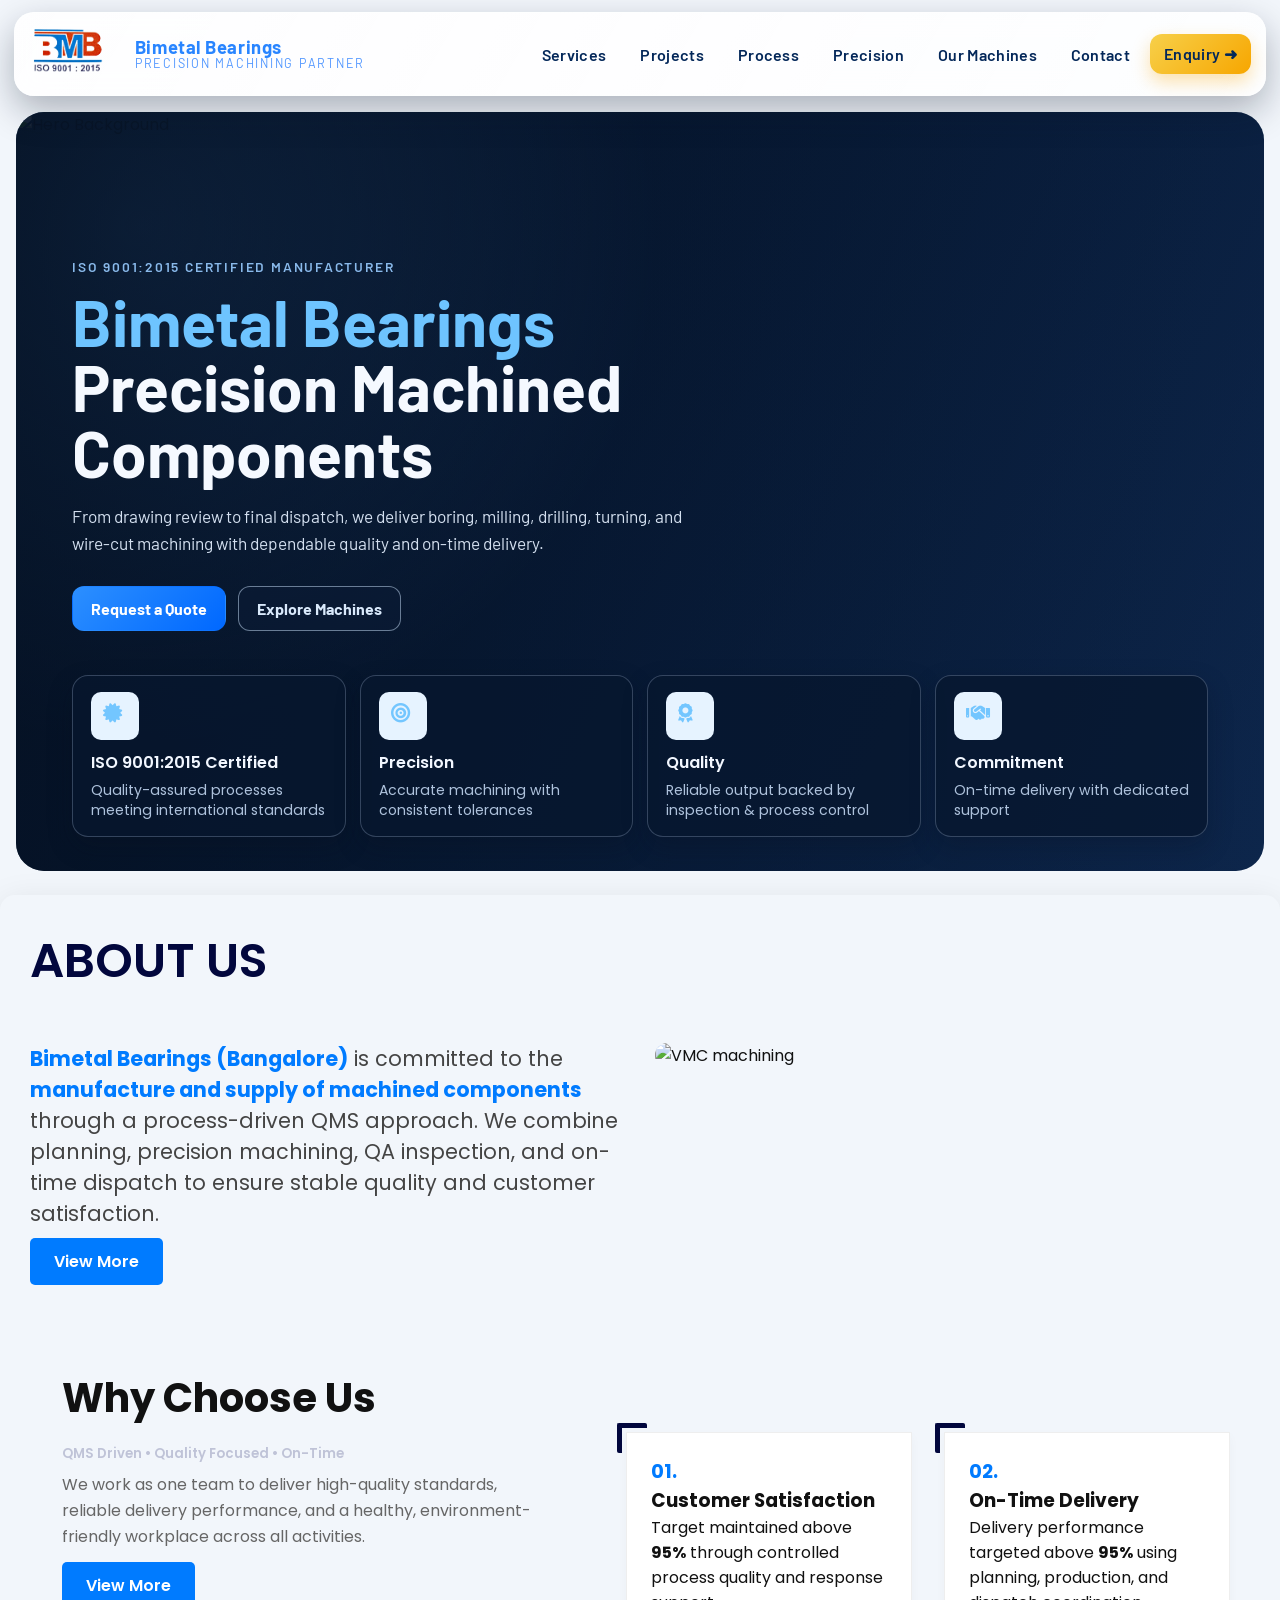
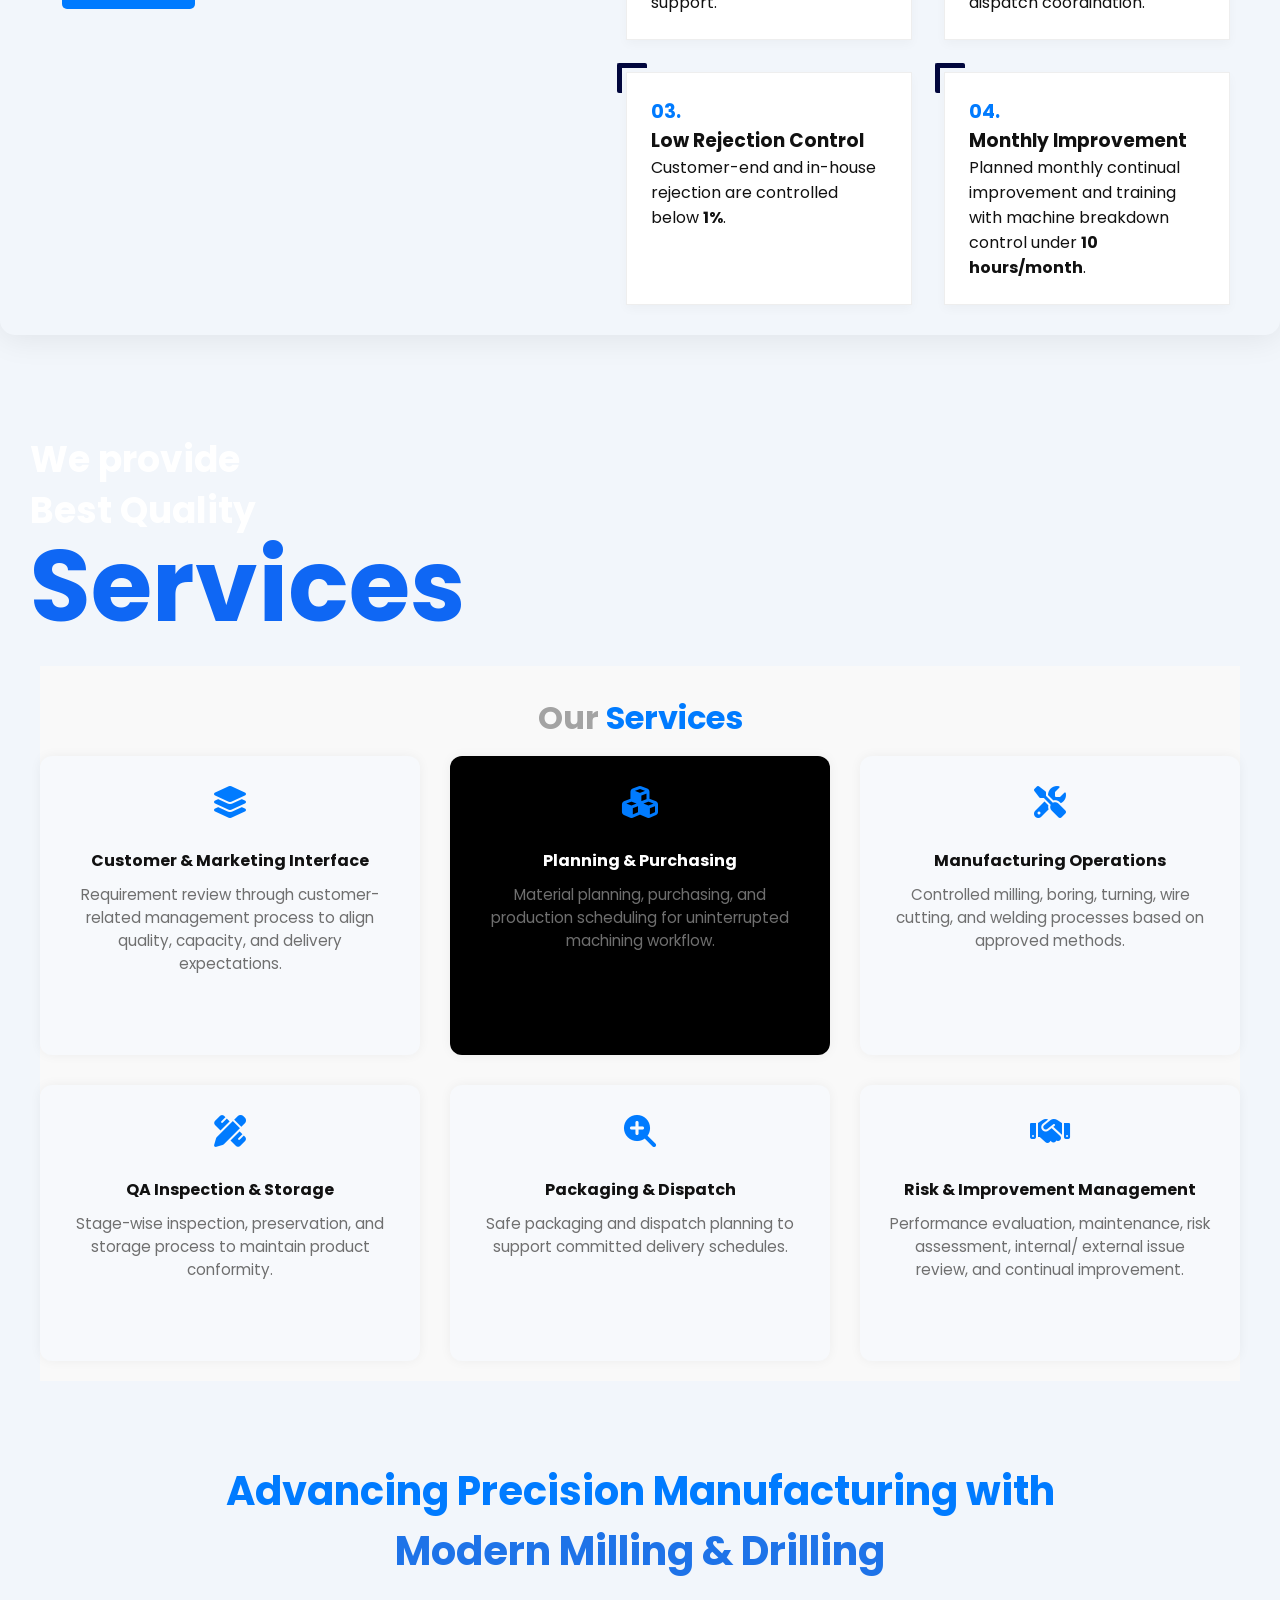
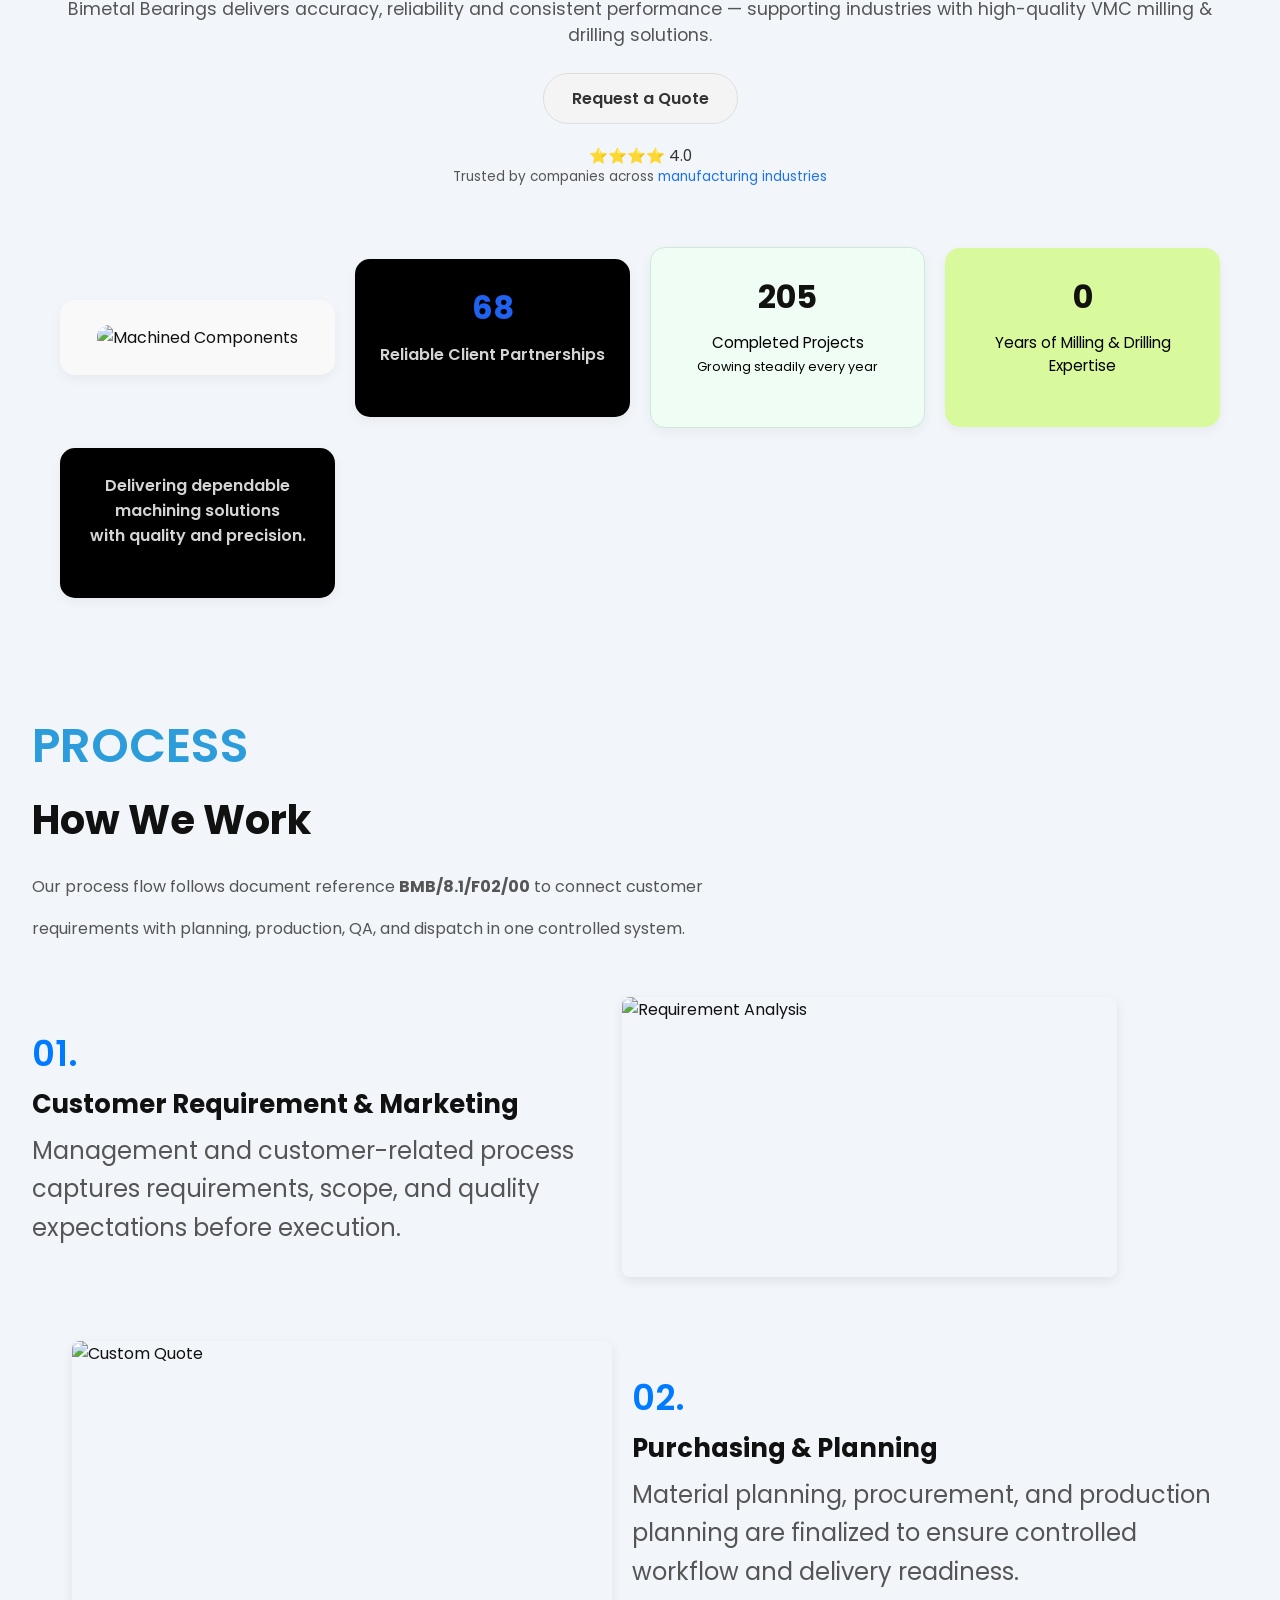
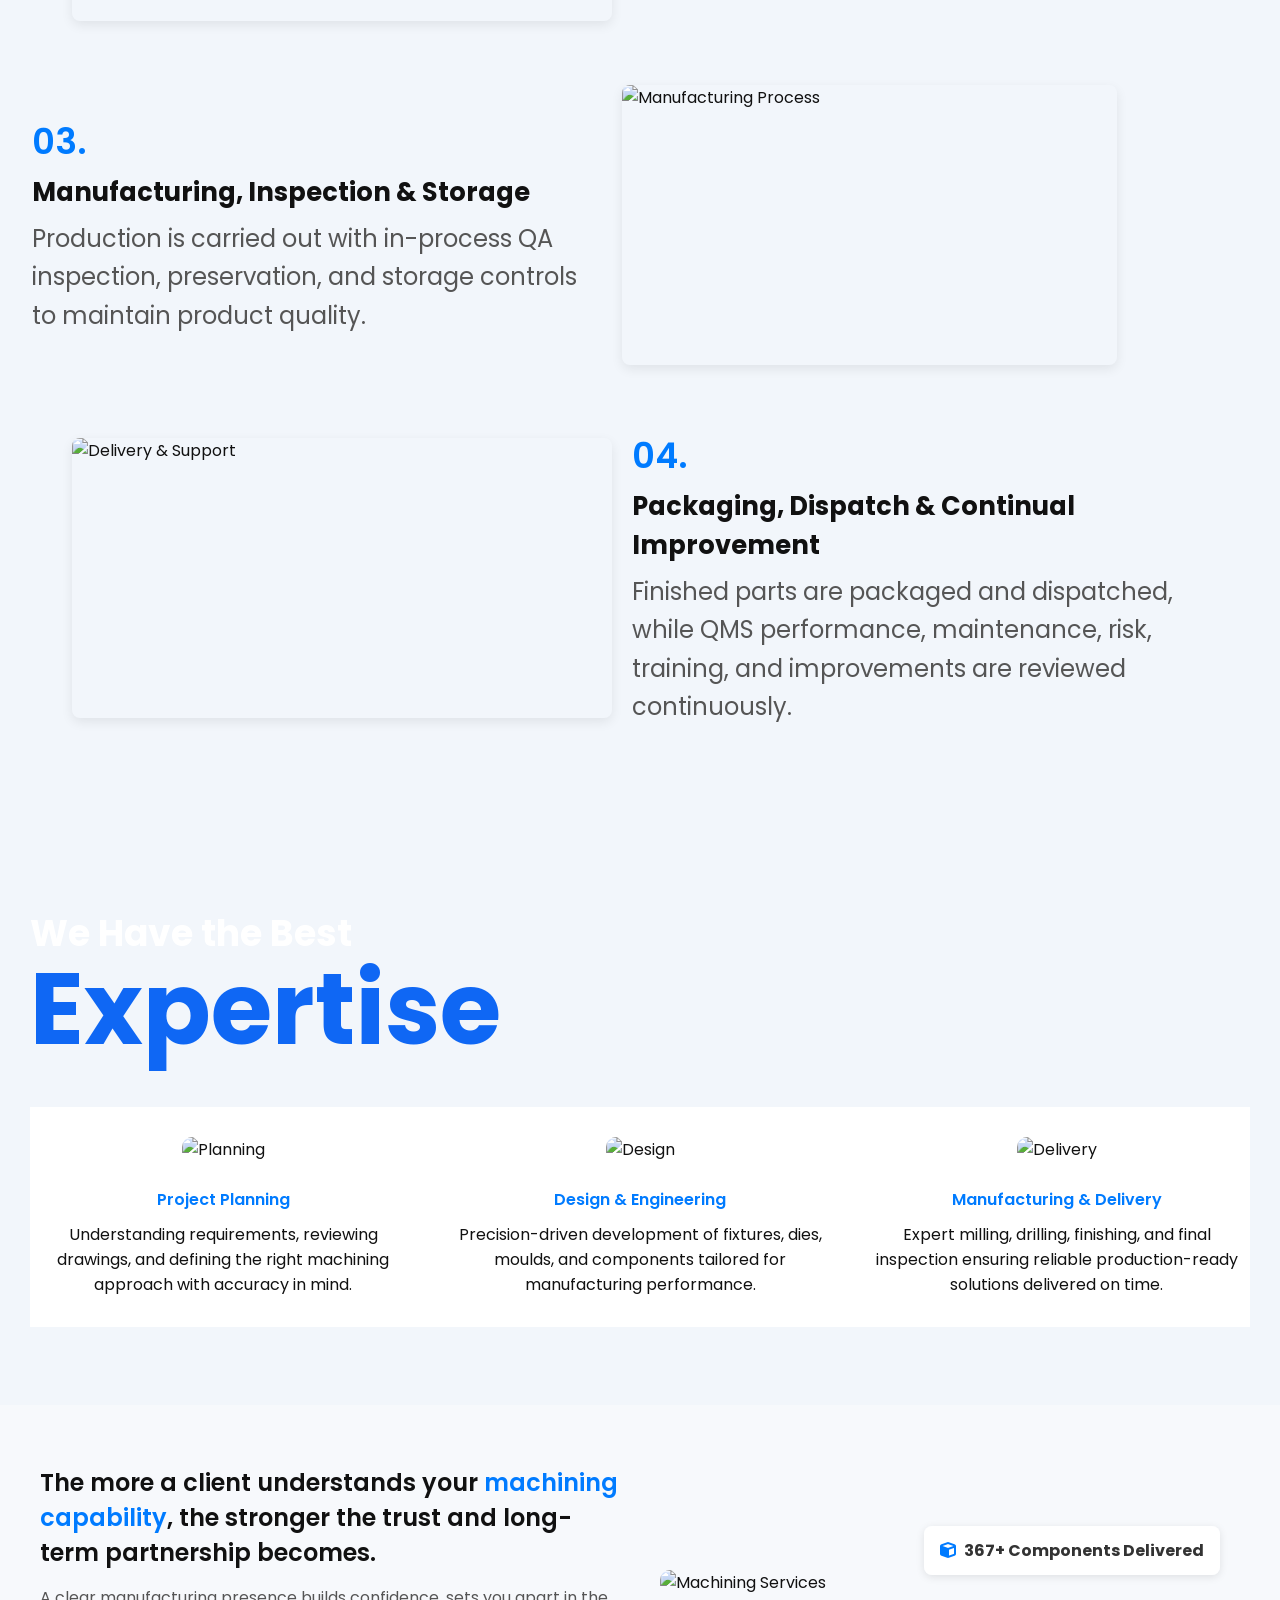
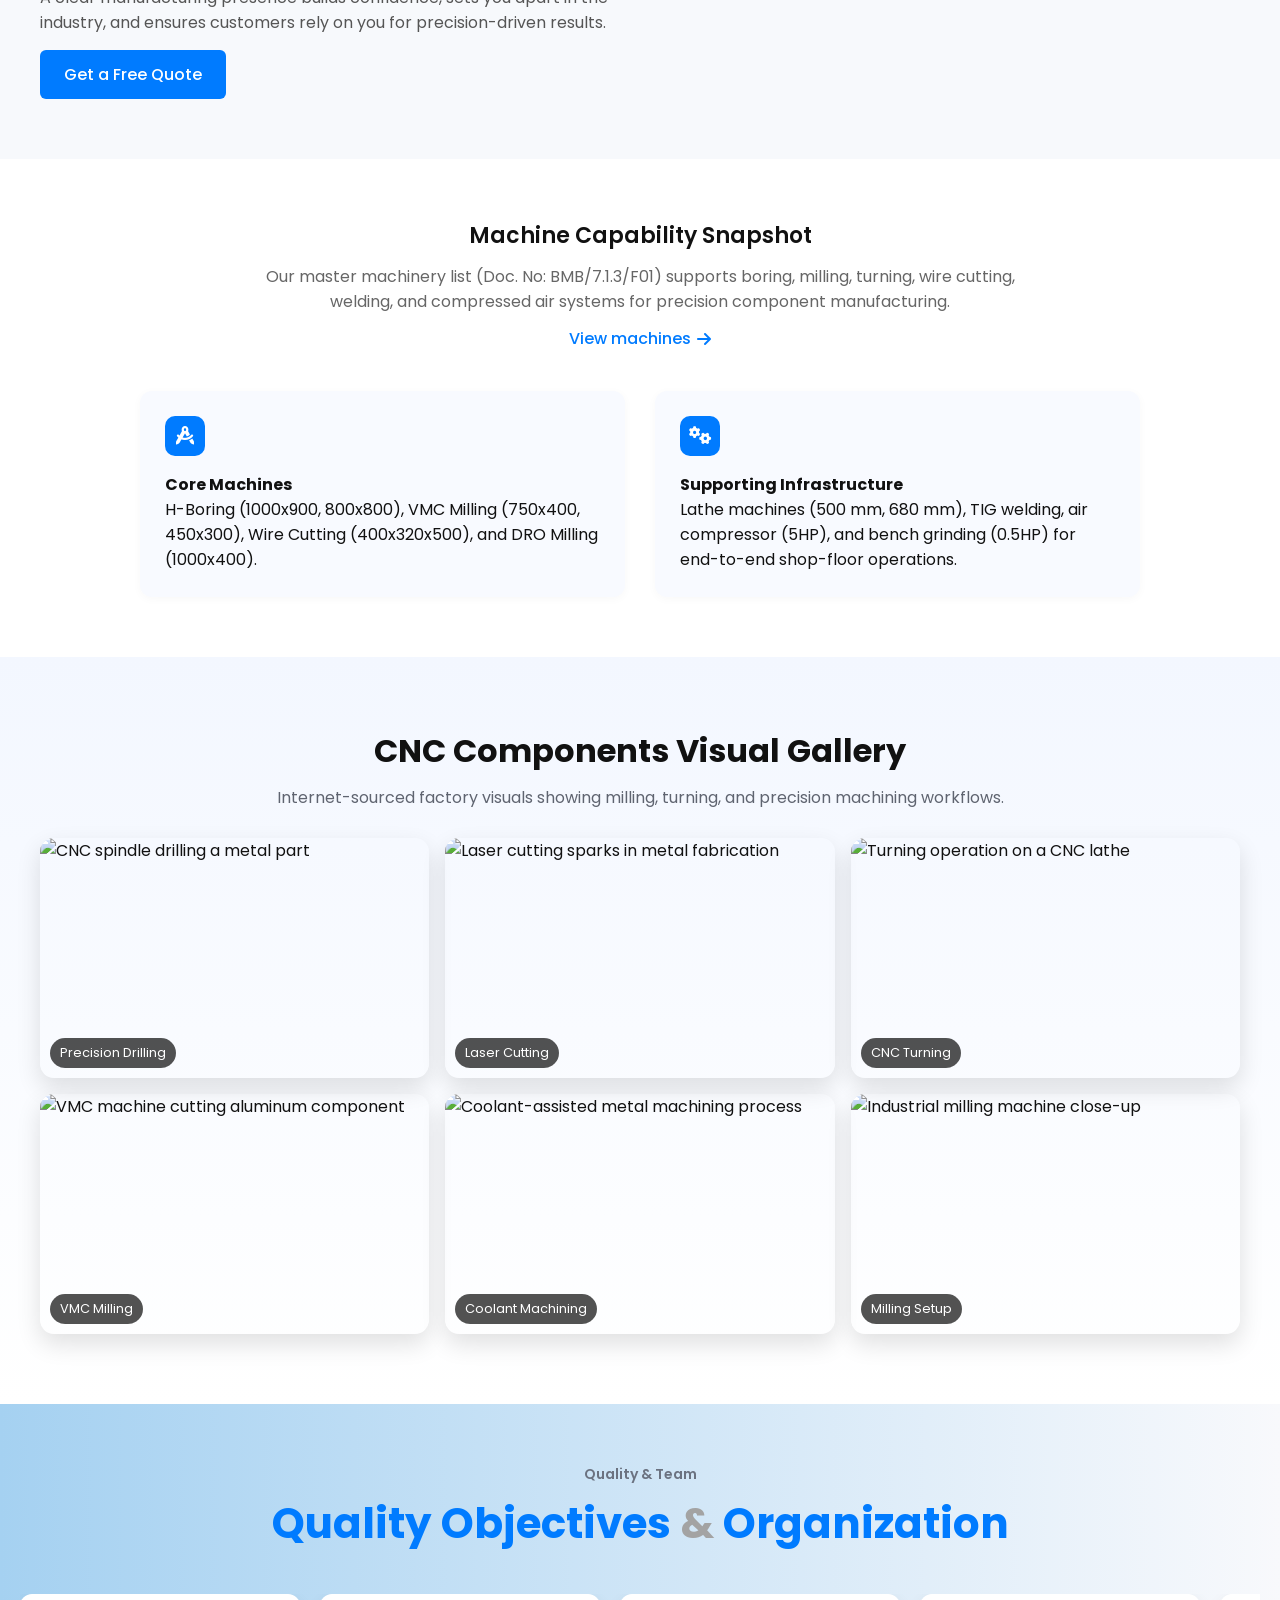
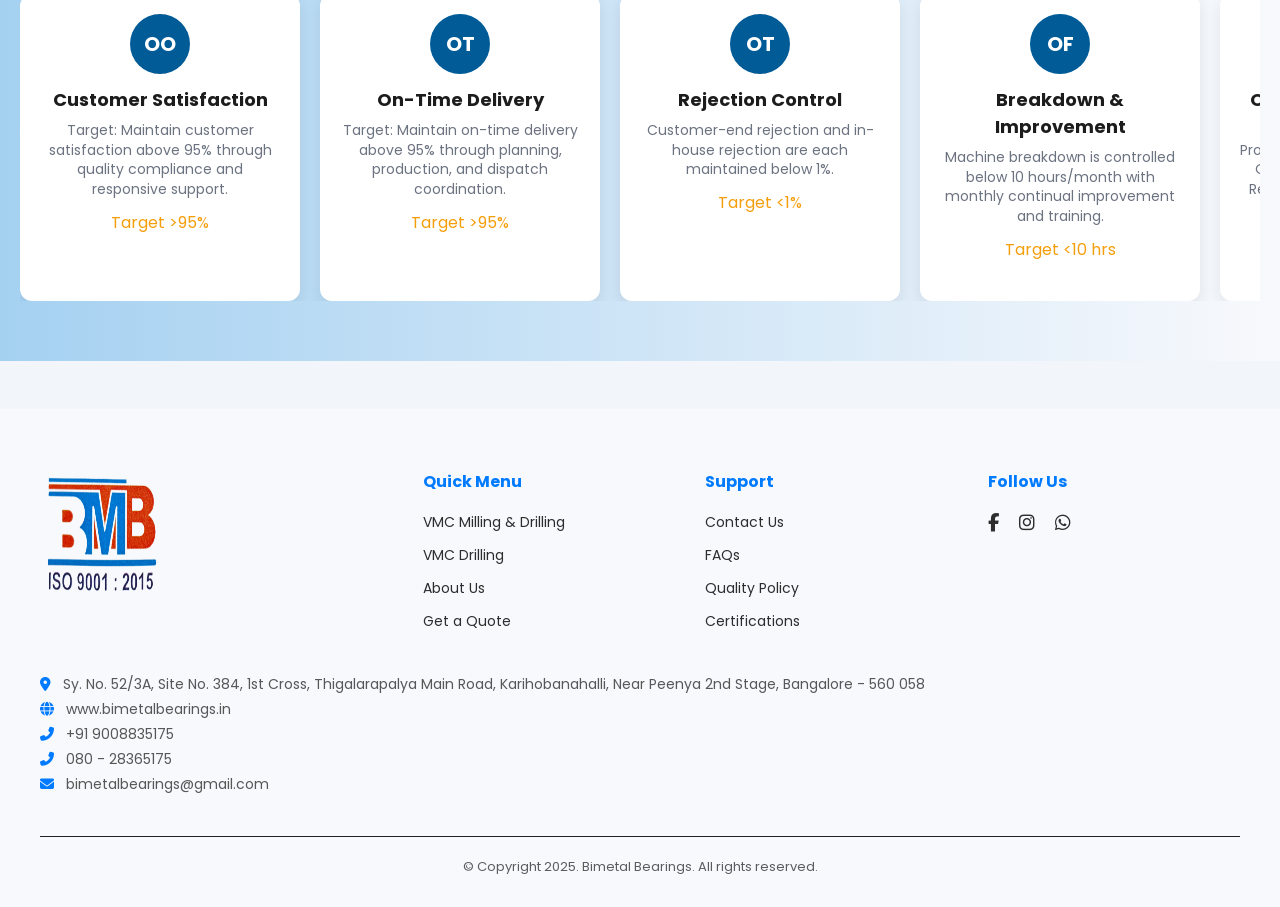
==== commit 85ada7f6: "modify prcision" ====
--- a/index.html
+++ b/index.html
@@ -405,7 +405,7 @@
         <a href="machine.html">Our Machines</a>
         <a href="contact.html">Contact</a>
         <a
-          href="https://wa.me/8123638613?text=Hi%20Bimetal%20Bearings!%20I%20am%20interested%20in%20your%20manufacturing%20solutions.%20Please%20share%20more%20details."
+          href="https://wa.me/919008835175?text=Hi%20Bimetal%20Bearings!%20I%20am%20interested%20in%20your%20manufacturing%20solutions.%20Please%20share%20more%20details."
           class="btn-yellow"
           >Enquiry ➜</a
         >
@@ -415,12 +415,18 @@
     <!-- Hero Section -->
     <section class="hero">
       <!-- Hero Background Image -->
-      <img class="bgimg" src="https://images.unsplash.com/photo-1711418235334-8895331a6cf9?auto=format&fit=crop&w=2200&q=80" alt="Hero Background" />
+      <img
+        class="bgimg"
+        src="https://images.unsplash.com/photo-1711418235334-8895331a6cf9?auto=format&fit=crop&w=2200&q=80"
+        alt="Hero Background"
+      />
 
       <div class="hero-content">
         <div class="hero-left">
           <p class="hero-kicker">ISO 9001:2015 Certified Manufacturer</p>
-          <h1><span>Bimetal Bearings</span><br />Precision Machined Components</h1>
+          <h1>
+            <span>Bimetal Bearings</span><br />Precision Machined Components
+          </h1>
 
           <p class="tagline">
             From drawing review to final dispatch, we deliver boring, milling,
@@ -430,7 +436,9 @@
 
           <div class="hero-cta-row">
             <a href="contact.html" class="hero-btn primary">Request a Quote</a>
-            <a href="ourmachine.html" class="hero-btn secondary">Explore Machines</a>
+            <a href="ourmachine.html" class="hero-btn secondary"
+              >Explore Machines</a
+            >
           </div>
         </div>
 
@@ -492,7 +500,10 @@
       </div>
 
       <div class="about-images">
-        <img src="https://images.unsplash.com/photo-1740209475472-aa7d280f7452?auto=format&fit=crop&w=1600&q=80" alt="VMC machining" />
+        <img
+          src="https://images.unsplash.com/photo-1740209475472-aa7d280f7452?auto=format&fit=crop&w=1600&q=80"
+          alt="VMC machining"
+        />
       </div>
 
       <div class="abtwhy-container">
@@ -652,7 +663,10 @@
       <div class="hero-stats2">
         <!-- Image Stat -->
         <div class="stat2">
-          <img src="https://images.unsplash.com/photo-1666618090858-fbcee636bd3e?auto=format&fit=crop&w=1600&q=80" alt="Machined Components" />
+          <img
+            src="https://images.unsplash.com/photo-1666618090858-fbcee636bd3e?auto=format&fit=crop&w=1600&q=80"
+            alt="Machined Components"
+          />
         </div>
 
         <!-- Clients -->
@@ -1111,11 +1125,7 @@
       <div class="footer-container">
         <!-- Left Column -->
         <div class="footer-brand">
-          <img
-            src="img/logo.png"
-            alt="Bimetal Bearings Logo"
-            class="logo"
-          />
+          <img src="img/logo.png" alt="Bimetal Bearings Logo" class="logo" />
         </div>
 
         <!-- Quick Menu -->
@@ -1151,7 +1161,7 @@
               <i class="fab fa-instagram"></i>
             </a>
             <a
-              href="https://wa.me/9353990066?text=Hello%20Bimetal%20Bearings%2C%20I%20am%20interested%20in%20your%20VMC%20solutions."
+              href="https://wa.me/919008835175?text=Hi%20Bimetal%20Bearings!%20I%20am%20interested%20in%20your%20manufacturing%20solutions.%20Please%20share%20more%20details."
               target="_blank"
               rel="noopener"
               title="WhatsApp"
--- a/style.css
+++ b/style.css
@@ -0,0 +1,2228 @@
+* {
+  margin: 0;
+  padding: 0;
+  box-sizing: border-box;
+}
+
+:root {
+  --primary: #1c1c1c; /* Brand Black */
+  --secondary: #3e4c59; /* Steel Gray */
+  --accent-blue: #005b96; /* CNC Blue */
+  --accent-orange: #f5a623; /* Industrial Orange */
+  --light-bg: #f4f7fa; /* Light Background */
+  --mid-bg: #e1e5eb; /* Card Background */
+  --text-dark: #1c1c1c; /* Headings */
+  --text-body: #3e4c59; /* Paragraphs */
+  --nav-bg: linear-gradient(
+    120deg,
+    rgba(255, 255, 255, 0.9),
+    rgba(255, 255, 255, 0.84)
+  );
+}
+
+body {
+  font-family: "Poppins", sans-serif;
+  margin: 0;
+  padding: 0;
+  background: #f2f6fb;
+  color: #333;
+  margin-top: 112px;
+}
+html {
+  scroll-behavior: smooth;
+}
+
+/* Modern Navbar */
+.menu-toggle {
+  display: none;
+}
+
+.navbar {
+  position: fixed;
+  top: 12px;
+  left: 50%;
+  transform: translateX(-50%);
+  width: min(1260px, calc(100% - 28px));
+  min-height: 84px;
+  display: flex;
+  align-items: center;
+  justify-content: space-between;
+  padding: 12px 14px;
+  border-radius: 20px;
+  border: 1px solid rgba(255, 255, 255, 0.2);
+  background: var(--nav-bg);
+  -webkit-backdrop-filter: blur(14px);
+  backdrop-filter: blur(14px);
+  box-shadow: 0 14px 36px rgba(7, 18, 35, 0.3);
+  z-index: 1000;
+  font-family: "Barlow", sans-serif;
+}
+
+.navbar .logo {
+  display: flex;
+  align-items: center;
+  gap: 12px;
+  min-width: 0;
+}
+
+.logo img {
+  height: 56px;
+  width: auto;
+}
+
+.brand-copy {
+  display: flex;
+  flex-direction: column;
+  line-height: 1.05;
+  color: #2985ff;
+}
+
+.brand-name {
+  font-weight: 700;
+  font-size: 1.15rem;
+  letter-spacing: 0.03em;
+}
+
+.brand-sub {
+  font-size: 0.78rem;
+  letter-spacing: 0.14em;
+  color: #5096ff;
+  text-transform: uppercase;
+}
+
+.nav-links {
+  display: flex;
+  align-items: center;
+  gap: 6px;
+}
+
+.navbar .nav-links a {
+  text-decoration: none;
+  color: #032759;
+  font-weight: 600;
+  letter-spacing: 0.02em;
+  padding: 10px 14px;
+  border-radius: 12px;
+  transition: background 0.25s ease, color 0.25s ease, transform 0.25s ease;
+}
+
+.navbar .nav-links a:hover {
+  background: #1e73e8;
+  color: #ffffff;
+  transform: translateY(-1px);
+}
+
+.navbar .nav-links a:focus-visible,
+.menu-toggle:focus-visible,
+.hero-btn:focus-visible {
+  outline: 2px solid #2a8dea;
+  outline-offset: 2px;
+}
+
+.btn-yellow {
+  background: linear-gradient(135deg, #f7d04a, #f7a600);
+  color: #111827;
+  padding: 10px 18px;
+  border-radius: 12px;
+  text-decoration: none;
+  font-weight: 700;
+  box-shadow: 0 8px 18px rgba(247, 166, 0, 0.32);
+}
+
+.btn-yellow:hover {
+  background: linear-gradient(135deg, #5bbbff, #f5aa00);
+  color: #111827;
+}
+
+/* Hero Section */
+.hero {
+  position: relative;
+  margin: 0 16px 24px;
+  min-height: 720px;
+  padding: 146px 56px 34px;
+  border-radius: 28px;
+  overflow: hidden;
+  display: flex;
+  flex-direction: column;
+  justify-content: space-between;
+  isolation: isolate;
+  background: radial-gradient(
+      circle at 10% 15%,
+      rgba(74, 144, 226, 0.32),
+      transparent 40%
+    ),
+    linear-gradient(115deg, #06162e 0%, #0a2144 54%, #0f2b55 100%);
+}
+
+.hero::before {
+  content: "";
+  position: absolute;
+  inset: 0;
+  background: linear-gradient(
+    105deg,
+    rgba(4, 15, 31, 0.78) 0%,
+    rgba(4, 15, 31, 0.48) 45%,
+    rgba(4, 15, 31, 0.18) 100%
+  );
+  z-index: -1;
+}
+
+.bgimg {
+  position: absolute;
+  inset: 0;
+  width: 100%;
+  height: 100%;
+  object-fit: contain;
+  object-position: center right;
+  opacity: 0.36;
+  z-index: -2;
+  filter: contrast(1.06) saturate(1.08);
+}
+
+.hero-content {
+  display: flex;
+  align-items: flex-start;
+  justify-content: flex-start;
+  position: relative;
+  z-index: 2;
+  max-width: 780px;
+  font-family: "Barlow", sans-serif;
+}
+
+.hero-left {
+  max-width: 780px;
+}
+
+.hero-kicker {
+  margin-bottom: 14px;
+  font-size: 0.86rem;
+  letter-spacing: 0.13em;
+  text-transform: uppercase;
+  color: #89b9ea;
+  font-weight: 600;
+}
+
+.hero-left h1 {
+  font-size: clamp(2.2rem, 5vw, 4.7rem);
+  font-weight: 700;
+  line-height: 1.02;
+  color: #f5f9ff;
+  margin: 0;
+}
+
+.hero-left h1 span {
+  color: #6ec4ff;
+}
+
+.hero-left .tagline {
+  margin-top: 18px;
+  font-size: 1.08rem;
+  line-height: 1.6;
+  color: #d3dfef;
+  max-width: 62ch;
+}
+
+.hero-cta-row {
+  display: flex;
+  flex-wrap: wrap;
+  gap: 12px;
+  margin-top: 28px;
+}
+
+.hero-btn {
+  display: inline-flex;
+  align-items: center;
+  justify-content: center;
+  gap: 6px;
+  font-family: "Barlow", sans-serif;
+  font-weight: 700;
+  padding: 12px 18px;
+  border-radius: 12px;
+  border: 1px solid transparent;
+  transition: transform 0.25s ease, background 0.25s ease, color 0.25s ease;
+}
+
+.hero-btn.primary {
+  background: linear-gradient(135deg, #2c8fff, #0068ff);
+  color: #ffffff;
+}
+
+.hero-btn.primary:hover {
+  transform: translateY(-1px);
+  background: linear-gradient(135deg, #4fa1ff, #0f73ff);
+}
+
+.hero-btn.secondary {
+  border-color: rgba(194, 216, 242, 0.52);
+  color: #d9e9fb;
+  background: rgba(13, 28, 54, 0.52);
+}
+
+.hero-btn.secondary:hover {
+  transform: translateY(-1px);
+  background: rgba(23, 45, 80, 0.72);
+  color: #ffffff;
+}
+
+.hero-image {
+  display: none;
+}
+
+/* Features */
+.herofeatures {
+  position: relative;
+  z-index: 2;
+  width: 100%;
+  display: grid;
+  grid-template-columns: repeat(4, minmax(0, 1fr));
+  gap: 14px;
+  margin-top: 44px;
+}
+
+.herofeature-card {
+  background: rgba(7, 23, 46, 0.76);
+  border: 1px solid rgba(196, 218, 244, 0.24);
+  border-radius: 16px;
+  padding: 16px 18px;
+  min-width: 0;
+  max-width: unset;
+  text-align: left;
+  box-shadow: 0 10px 24px rgba(6, 16, 32, 0.26);
+}
+
+.herofeature-card.review,
+.herofeature-card.battery,
+.herofeature-card.weather {
+  background: rgba(7, 23, 46, 0.76);
+}
+
+.herofeature-card .icon {
+  color: #73c6ff;
+  font-size: 1.2rem;
+  margin-bottom: 10px;
+}
+
+.herofeature-card p {
+  margin: 0;
+  color: #f2f7ff;
+  font-weight: 600;
+}
+
+.herofeature-card small {
+  display: block;
+  margin-top: 6px;
+  color: #aec2dc;
+  font-size: 0.88rem;
+  line-height: 1.4;
+}
+
+/* Responsive navbar and hero */
+@media (max-width: 1080px) {
+  .hero {
+    padding: 136px 28px 28px;
+    min-height: 650px;
+  }
+
+  .herofeatures {
+    grid-template-columns: repeat(2, minmax(0, 1fr));
+  }
+}
+
+@media (max-width: 980px) {
+  body {
+    margin-top: 98px;
+  }
+
+  .navbar {
+    top: 8px;
+    width: calc(100% - 18px);
+    min-height: 76px;
+    padding: 10px 12px;
+    border-radius: 16px;
+    align-items: center;
+    background: var(--nav-bg);
+  }
+
+  .logo img {
+    height: 50px;
+  }
+
+  .brand-sub {
+    display: none;
+  }
+
+  .menu-toggle {
+    display: inline-flex;
+    align-items: center;
+    justify-content: center;
+    width: 42px;
+    height: 42px;
+    border-radius: 10px;
+    border: 1px solid rgba(3, 39, 89, 0.22);
+    background: rgba(3, 39, 89, 0.08);
+    color: #032759;
+    font-size: 1.2rem;
+    cursor: pointer;
+  }
+
+  .nav-links {
+    display: none;
+    position: absolute;
+    top: calc(100% + 10px);
+    left: 0;
+    width: 100%;
+    padding: 10px;
+    border-radius: 14px;
+    border: 1px solid rgba(3, 39, 89, 0.14);
+    background: var(--nav-bg);
+    box-shadow: 0 14px 24px rgba(0, 0, 0, 0.34);
+    flex-direction: column;
+    align-items: stretch;
+    gap: 6px;
+  }
+
+  .nav-links.active {
+    display: flex;
+  }
+
+  .navbar .nav-links a {
+    width: 100%;
+    border-radius: 10px;
+    padding: 12px 14px;
+  }
+
+  .navbar .nav-links a:hover,
+  .navbar .nav-links a:active,
+  .navbar .nav-links a:focus-visible {
+    background: #1e73e8;
+    color: #ffffff;
+  }
+
+  .btn-yellow {
+    width: 100%;
+    margin-top: 6px;
+    justify-content: center;
+    text-align: center;
+  }
+}
+
+@media (min-width: 981px) {
+  .nav-links {
+    display: flex !important;
+    position: static;
+    background: none;
+    border: 0;
+    box-shadow: none;
+    flex-direction: row;
+    width: auto;
+    padding: 0;
+  }
+
+  .menu-toggle {
+    display: none !important;
+  }
+}
+
+@media (max-width: 700px) {
+  .hero {
+    margin: 0 10px 16px;
+    padding: 122px 16px 20px;
+    border-radius: 20px;
+    min-height: auto;
+  }
+
+  .bgimg {
+    object-position: center;
+    opacity: 0.28;
+  }
+
+  .hero-content {
+    max-width: 100%;
+  }
+
+  .hero-left h1 {
+    font-size: clamp(1.9rem, 8vw, 2.8rem);
+  }
+
+  .hero-left .tagline {
+    font-size: 0.97rem;
+    line-height: 1.5;
+  }
+
+  .hero-kicker {
+    font-size: 0.75rem;
+  }
+
+  .hero-cta-row {
+    gap: 10px;
+  }
+
+  .hero-btn {
+    width: 100%;
+  }
+
+  .herofeatures {
+    grid-template-columns: 1fr;
+    gap: 10px;
+    margin-top: 24px;
+  }
+}
+
+/* ...existing code... */
+
+/* ...existing code... */
+
+/* Hero slide animation disabled - content remains static */
+
+/* ...existing code... */
+
+a {
+  text-decoration: none;
+  color: inherit;
+}
+
+.intr {
+  opacity: 0;
+  transform: translateY(40px);
+  animation: fadeInintro 1.5s cubic-bezier(0.4, 2, 0.3, 1) forwards;
+  animation-delay: 3.2s;
+}
+
+@keyframes fadeInintro {
+  from {
+    opacity: 0;
+    transform: translateY(40px);
+  }
+  to {
+    opacity: 1;
+    transform: translateY(0);
+  }
+}
+
+.about-animated-text span {
+  opacity: 0;
+  transform: translateY(-30px);
+  animation: fadeInUp 0.6s ease-out forwards;
+  display: inline-block;
+}
+
+/* Staggered delays for each letter */
+.about-animated-text span:nth-child(1) {
+  animation-delay: 0s;
+}
+.about-animated-text span:nth-child(2) {
+  animation-delay: 0.08s;
+}
+.about-animated-text span:nth-child(3) {
+  animation-delay: 0.16s;
+}
+.about-animated-text span:nth-child(4) {
+  animation-delay: 0.24s;
+}
+.about-animated-text span:nth-child(5) {
+  animation-delay: 0.32s;
+}
+.about-animated-text span:nth-child(6) {
+  animation-delay: 0.4s;
+}
+.about-animated-text span:nth-child(7) {
+  animation-delay: 0.48s;
+}
+.about-animated-text span:nth-child(8) {
+  animation-delay: 0.56s;
+}
+.about-animated-text span:nth-child(9) {
+  animation-delay: 0.64s;
+}
+
+@keyframes fadeInUp {
+  to {
+    opacity: 1;
+    transform: translateY(0);
+  }
+}
+
+@keyframes fadeInUp {
+  from {
+    opacity: 0;
+    transform: translateY(-30px);
+  }
+  to {
+    opacity: 1;
+    transform: translateY(0);
+  }
+}
+
+.about-animated-text span,
+.tiltle span {
+  opacity: 0;
+  transform: translateY(-30px);
+  animation: fadeInUp 0.6s ease-out forwards;
+  display: inline-block;
+}
+.top-bar {
+  background: #fff;
+  font-size: 12px;
+  text-transform: uppercase;
+  padding: 10px 20px;
+  display: flex;
+  justify-content: space-between;
+  border-bottom: 1px solid #ddd;
+  font-weight: 600;
+}
+.intro strong {
+  color: #007bff;
+  font-family: "Poppins", sans-serif;
+}
+
+.menu {
+  cursor: pointer;
+}
+
+.about-section {
+  background-image: url();
+  padding: 30px 30px;
+  max-width: 1400px;
+  margin: auto;
+  font-family: "Poppins", sans-serif;
+  border-radius: 15px;
+  box-shadow: 0 4px 32px rgba(0, 0, 0, 0.08);
+  display: flex;
+  flex-wrap: wrap;
+  gap: 30px;
+  align-items: flex-start;
+}
+
+.about-section h1 {
+  flex-basis: 100%;
+  margin: 0;
+  margin-bottom: 1rem;
+  font-size: 3rem;
+  font-weight: 600;
+  color: #02073d;
+  font-family: "Poppins", sans-serif;
+  order: 1;
+}
+
+.intro {
+  display: flex;
+  flex-direction: column;
+  justify-content: flex-start;
+  gap: 20px;
+  flex: 1;
+  min-width: 300px;
+  order: 2;
+}
+
+.intro p {
+  font-size: 1.3rem;
+  color: #444;
+  font-family: "Poppins", sans-serif;
+  margin: 0;
+}
+
+.cta-button {
+  background: #007bff;
+  color: #fff;
+  border: none;
+  padding: 12px 24px;
+  border-radius: 6px;
+  font-weight: 600;
+  cursor: pointer;
+}
+
+.about-images {
+  display: flex;
+  gap: 20px;
+  flex: 1;
+  min-width: 300px;
+  order: 3;
+  margin: 0;
+}
+
+.about-images img {
+  flex: 1;
+  border-radius: 12px;
+  object-fit: contain;
+  max-height: 300px;
+  width: 100%;
+}
+
+.philosophy {
+  font-size: 1.2rem;
+  font-weight: 400;
+  color: #333;
+  margin-top: 30px;
+  font-family: "Poppins", sans-serif;
+  flex-basis: 100%;
+  order: 4;
+}
+
+.highlight {
+  color: #ffcc00;
+  font-weight: 600;
+  font-family: "Poppins", sans-serif;
+}
+
+@media (max-width: 700px) {
+  .about-section {
+    padding: 24px 6px;
+    border-radius: 10px;
+  }
+  .about-section h1 {
+    font-size: 2rem;
+    text-align: center;
+    margin-bottom: 16px;
+  }
+  .intro {
+    flex-direction: column;
+    align-items: stretch;
+    gap: 14px;
+    margin-bottom: 18px;
+    text-align: start;
+  }
+  .intro p {
+    font-size: 1.05rem;
+    max-width: 100%;
+    margin-bottom: 10px;
+  }
+  .cta-button {
+    width: 100%;
+    font-size: 1rem;
+    padding: 10px 0;
+    border-radius: 8px;
+    margin: 0 auto 10px auto;
+  }
+  .about-images {
+    flex-direction: column;
+    gap: 10px;
+    margin: 18px 0;
+  }
+  .about-images img {
+    max-height: 180px;
+    width: 100%;
+    border-radius: 10px;
+  }
+  .philosophy {
+    font-size: 1rem;
+    margin-top: 18px;
+    text-align: center;
+    padding: 0 4px;
+  }
+}
+
+.abtwhy-container {
+  display: flex;
+  flex-wrap: wrap;
+  gap: 2rem;
+  justify-content: space-between;
+  max-width: 1200px;
+  font-family: "poppins", sans-serif;
+  flex-basis: 100%;
+  order: 5;
+}
+
+.abtleft-content {
+  flex: 1 1 40%;
+  margin-left: 2rem;
+  margin-right: 3rem;
+}
+
+.subtitle {
+  color: #bfc3d7;
+  font-weight: 600;
+  margin-bottom: 0.5rem;
+  font-family: "Poppins", sans-serif;
+}
+
+.main-title {
+  margin-top: 4rem;
+
+  font-size: 2.5rem;
+  font-weight: 700;
+  color: #111;
+  margin-bottom: 1rem;
+}
+
+.description {
+  color: #666;
+  font-size: 1rem;
+  line-height: 1.6;
+  margin-bottom: 1.5rem;
+}
+.quick-facts {
+  list-style: none;
+  padding: 0;
+  margin-bottom: 2rem;
+}
+.btn {
+  background-color: #007bff;
+  color: #fff;
+  padding: 0.75rem 1.5rem;
+  text-decoration: none;
+  border-radius: 5px;
+  font-weight: 600;
+  font-family: "Poppins", sans-serif;
+}
+
+.abtright-content {
+  flex: 1 1 50%;
+  display: grid;
+  grid-template-columns: repeat(auto-fit, minmax(250px, 1fr));
+  gap: 2rem;
+  margin-top: 8rem;
+  font-family: "Poppins", sans-serif;
+}
+
+.abtfeature-box {
+  position: relative;
+  background: #fff;
+  padding: 1.5rem;
+  border: 1px solid #eee;
+  box-shadow: 0 4px 10px rgba(0, 0, 0, 0.03);
+}
+
+.abtfeature-box::before {
+  content: "";
+  position: absolute;
+  width: 25px;
+  height: 25px;
+  border-top: 5px solid #02073d;
+  border-left: 5px solid #02073d;
+
+  top: -10px;
+  left: -10px;
+  border-radius: 2px;
+}
+
+.abtfeature-box .number {
+  color: #007bff;
+  font-weight: 700;
+  font-size: 1.2rem;
+}
+
+.feature-box h3 {
+  font-size: 1.1rem;
+  color: #111;
+  margin: 0.5rem 0;
+}
+
+.feature-box p {
+  font-size: 0.95rem;
+  color: #555;
+}
+
+/* Responsive */
+@media (max-width: 768px) {
+  .why-choose-us .container {
+    flex-direction: column;
+  }
+
+  .right-content {
+    grid-template-columns: 1fr;
+  }
+}
+
+.abtinfo-cards {
+  opacity: 1;
+  transform: translatey(40px);
+  transition: opacity 0.9s cubic-bezier(0.4, 0, 0.2, 1),
+    transform 0.9s cubic-bezier(0.4, 0, 0.2, 1);
+}
+
+.abtinfo-cards.fade-in-right {
+  opacity: 1;
+  transform: translateY(0);
+}
+
+.abtinfo-cards {
+  display: grid;
+  grid-template-columns: repeat(auto-fit, minmax(280px, 1fr));
+  gap: 1.5rem;
+  padding: 3rem 2rem;
+  font-family: "Poppins", sans-serif;
+}
+
+.abtcard {
+  background-color: #ffffff;
+  color: #181818;
+  padding: 2rem;
+  border-radius: 6px;
+  transition: transform 1.3s ease;
+}
+
+.abtcard:hover {
+  transform: translateY(-5px);
+}
+
+.abtcard.orange-bg {
+  background-color: #007bff;
+  color: #fff;
+  font-family: "Poppins", sans-serif;
+}
+
+.abtcard.grey {
+  background: #f7f9fc;
+  color: #181818;
+  font-family: "Poppins", sans-serif;
+}
+
+.hero2 {
+  text-align: center;
+  padding: 80px 20px;
+  max-width: 900px;
+  margin: auto;
+}
+
+.hero2 h1 {
+  color: #007bff;
+  font-size: 2.8rem;
+  font-weight: 700;
+  margin-bottom: 15px;
+}
+
+/* Fade-up animation for hero2 section */
+@keyframes fadeUp {
+  from {
+    opacity: 0;
+    transform: translateY(32px);
+  }
+  to {
+    opacity: 1;
+    transform: translateY(0);
+  }
+}
+
+.hero2 {
+  opacity: 0;
+  transform: translateY(32px);
+  animation: none;
+}
+
+.hero2 p {
+  color: #555;
+  font-size: 1rem;
+  margin-bottom: 40px;
+}
+
+/* Add this CSS to your style.css */
+.video-section {
+  padding: 40px 0;
+  background: #f8f9fc;
+}
+
+.video-container {
+  position: relative;
+  width: 100%;
+  max-width: 1200px;
+  margin: 0 auto;
+  border-radius: 16px;
+  overflow: hidden;
+}
+
+.video-container video {
+  width: 100%;
+  height: auto;
+  display: block;
+  object-fit: cover;
+}
+
+.video-overlay {
+  position: absolute;
+  top: 0;
+  left: 0;
+  width: 100%;
+  height: 100%;
+  background: rgba(0, 0, 0, 0.4);
+  display: flex;
+  flex-direction: column;
+  justify-content: center;
+  align-items: center;
+  text-align: center;
+  color: white;
+  padding: 20px;
+}
+
+.video-overlay h2 {
+  font-size: 2.5rem;
+  margin-bottom: 1rem;
+  text-shadow: 2px 2px 4px rgba(0, 0, 0, 0.3);
+}
+
+.video-overlay p {
+  font-size: 1.2rem;
+  text-shadow: 1px 1px 2px rgba(0, 0, 0, 0.3);
+}
+
+.video-wrapper {
+  background: url("img/2534.jpg") center/cover no-repeat;
+  border-radius: 40px;
+  width: 100%;
+  max-width: 600px;
+  margin: auto;
+  height: 250px;
+  display: flex;
+  align-items: center;
+  justify-content: center;
+}
+
+.play-btn {
+  background: rgba(255, 255, 255, 0.9);
+  border: none;
+  font-size: 2rem;
+  border-radius: 50%;
+  width: 60px;
+  height: 60px;
+  cursor: pointer;
+  box-shadow: 0 4px 10px rgba(0, 0, 0, 0.2);
+}
+
+/* Trusted Clients */
+
+/* Fade-up animation for trusted section */
+@keyframes fadeUp {
+  from {
+    opacity: 0;
+    transform: translateY(32px);
+  }
+  to {
+    opacity: 1;
+    transform: translateY(0);
+  }
+}
+
+.trusted {
+  opacity: 0;
+  transform: translateY(32px);
+  animation: none;
+}
+
+.trusted {
+  text-align: center;
+  margin: 60px auto;
+}
+
+.trusted p {
+  font-size: 1rem;
+  color: #666;
+  margin-bottom: 20px;
+}
+
+.trusted .logos {
+  display: flex;
+  justify-content: center;
+  flex-wrap: wrap;
+  gap: 40px;
+}
+
+.trusted .logos img {
+  height: 40px;
+
+  transition: 0.3s;
+}
+
+.trusted {
+  padding: 50px 20px;
+  text-align: center;
+  background: #f9fafb;
+  overflow: hidden;
+}
+
+.trusted-title {
+  font-size: 22px;
+  font-weight: 600;
+  margin-bottom: 30px;
+  color: #1c1c1c;
+}
+
+.logos-slider {
+  position: relative;
+  width: 100%;
+  overflow: hidden;
+}
+
+.logos-track {
+  display: flex;
+  gap: 60px;
+  width: max-content;
+  animation: scrollLogos 25s linear infinite;
+}
+
+.logos-track img {
+  max-height: 70px;
+  object-fit: contain;
+
+  transition: all 0.3s ease;
+}
+
+.logos-track img:hover {
+  filter: grayscale(0%);
+  opacity: 1;
+  transform: scale(1.05);
+}
+
+/* Animation */
+@keyframes scrollLogos {
+  from {
+    transform: translateX(0);
+  }
+  to {
+    transform: translateX(-50%);
+  }
+}
+
+/* Mobile */
+@media (max-width: 600px) {
+  .trusted-title {
+    font-size: 18px;
+    margin-bottom: 20px;
+  }
+  .logos-track {
+    gap: 30px;
+    animation-duration: 15s; /* Faster scroll on mobile */
+  }
+  .logos-track img {
+    max-height: 50px;
+  }
+}
+
+/* Services Section */
+.services {
+  text-align: center;
+  padding: 60px 20px;
+  max-width: 1200px;
+  margin: auto;
+}
+
+.services h2 {
+  font-size: 2rem;
+  margin-bottom: 15px;
+}
+
+.services p {
+  color: #555;
+  margin-bottom: 50px;
+}
+
+.cards {
+  display: grid;
+  grid-template-columns: repeat(auto-fit, minmax(280px, 1fr));
+  gap: 30px;
+}
+
+.card {
+  background: #f7f9fc;
+  border-radius: 15px;
+  box-shadow: 0 4px 20px rgba(0, 0, 0, 0.08);
+  padding: 20px;
+  text-align: left;
+  transition: transform 0.3s ease;
+}
+
+.card img {
+  width: 100%;
+  border-radius: 12px;
+  margin-bottom: 15px;
+}
+
+.card h3 {
+  color: #007bff;
+  font-size: 1.25rem;
+  margin-bottom: 10px;
+}
+
+.card p {
+  color: #555;
+  font-size: 0.95rem;
+  margin-bottom: 15px;
+}
+
+.card a {
+  text-decoration: none;
+  color: #0077ff;
+  font-weight: 500;
+  transition: 0.3s;
+}
+
+.card a:hover {
+  color: #0055cc;
+}
+
+.card:hover {
+  transform: translateY(-5px);
+}
+
+/* prosess */
+
+.process-section {
+  background-image: url(/img/hero/img\ bg.png);
+  padding: 1rem;
+  padding-top: 1rem;
+  font-family: "Poppins", Arial, sans-serif;
+  margin: 1rem;
+  justify-content: center;
+  align-items: center;
+  justify-items: center;
+}
+
+.process-container {
+  max-width: 1200px;
+  justify-content: center;
+}
+
+.sub-heading {
+  color: #2d9cdb;
+  font-weight: 600;
+  text-transform: uppercase;
+  margin-bottom: 0.5rem;
+  font-size: 3rem;
+}
+
+.main-heading {
+  font-size: 2.5rem;
+  font-weight: 700;
+  margin-bottom: 1rem;
+}
+
+.process-intro {
+  color: #555;
+  max-width: 700px;
+  margin-bottom: 3rem;
+  line-height: 2.6;
+}
+
+.timeline {
+  position: relative;
+  display: flex;
+  flex-direction: column;
+  gap: 4rem;
+}
+
+.timeline-block {
+  display: flex;
+  align-items: center;
+  justify-content: space-between;
+  flex-wrap: wrap;
+  width: auto;
+}
+
+.timeline-block-left {
+  display: flex;
+  align-items: center;
+  justify-content: space-between;
+  flex-wrap: wrap;
+  width: auto;
+  max-width: 1100px;
+}
+
+.timeline-block:nth-child(even) {
+  flex-direction: row-reverse;
+}
+
+.timeline-img,
+.timeline-content {
+  width: 50%;
+  object-fit: contain;
+}
+
+.timeline-img {
+  display: flex;
+  align-items: stretch;
+}
+
+.timeline-img img {
+  max-width: 90%;
+  width: 100%;
+  height: 280px;
+  border-radius: 8px;
+  box-shadow: 0 4px 12px rgba(0, 0, 0, 0.08);
+  margin-left: 40px;
+  object-fit: cover;
+  object-position: center;
+}
+img .timeline-content {
+  background: #ffffff;
+  padding: 1.5rem;
+  border-left: 4px solid #007bff;
+  border-radius: 5px;
+  box-shadow: 0 2px 10px rgba(0, 0, 0, 0.04);
+  object-fit: contain;
+}
+
+.step-number {
+  color: #007bff;
+  font-size: 2.2rem;
+  font-weight: 600;
+  display: inline-block;
+  margin-bottom: 0.3rem;
+}
+
+.timeline-content h3 {
+  font-size: 1.6rem;
+  font-weight: 700;
+  color: #111;
+  margin-bottom: 0.5rem;
+}
+
+.timeline-content p {
+  font-size: 1.5rem;
+  color: #555;
+  line-height: 1.6;
+}
+
+/* Responsive */
+@media (max-width: 700px) {
+  .timeline {
+    gap: 2rem;
+  }
+  .timeline-block,
+  .timeline-block-left {
+    flex-direction: column !important;
+    flex-grow: 1;
+    align-items: stretch;
+    max-width: 100%;
+    width: 100%;
+    margin-bottom: 2rem;
+    box-shadow: 0 2px 12px rgba(45, 156, 219, 0.06);
+    border-radius: 10px;
+    background: #fff;
+    padding-left: 0rem 0.5rem;
+  }
+  .timeline-img,
+  .timeline-content {
+    width: 100% !important;
+    margin: 0;
+    padding: 0;
+  }
+  .timeline-img img {
+    width: 100%;
+    max-width: 100%;
+    height: 220px;
+    margin: 0 0 1rem 0;
+    border-radius: 8px;
+    object-fit: cover;
+    object-position: center;
+  }
+  .timeline-content {
+    border-left: none;
+    border-top: 4px solid #007bff;
+    border-radius: 0 0 8px 8px;
+    box-shadow: none;
+    padding: 1rem 0.5rem;
+    background: #f9f9f9;
+  }
+  .step-number {
+    font-size: 1.1rem;
+    margin-bottom: 0.5rem;
+  }
+  .timeline-content h3 {
+    font-size: 1.1rem;
+    margin-bottom: 0.5rem;
+  }
+  .timeline-content p {
+    font-size: 1rem;
+    line-height: 1.6;
+  }
+}
+
+/* expertice */
+/* Fade-up animation for hero2 section */
+@keyframes fadeUp {
+  from {
+    opacity: 0;
+    transform: translateY(32px);
+  }
+  to {
+    opacity: 1;
+    transform: translateY(0);
+  }
+}
+
+.expertice {
+  opacity: 0;
+  transform: translateY(32px);
+  animation: none;
+}
+
+.expertise {
+  padding: 30px 0;
+  text-align: center;
+  background: #fff;
+  background-image: url(/img/hero/img\ bg.png);
+  font-family: "Poppins", sans-serif;
+  margin-top: 3rem;
+  margin-bottom: 3rem;
+}
+
+.expertise-grid {
+  display: flex;
+  flex-wrap: wrap;
+  gap: 30px;
+  justify-content: center;
+}
+
+.expert-box {
+  flex: 1 1 280px;
+}
+
+.expert-box img {
+  width: 100%;
+  border-radius: 10px;
+  height: 200px;
+  object-fit: contain;
+  margin-bottom: 15px;
+}
+
+.expert-box h4 {
+  font-size: 1rem;
+  font-weight: 600;
+  margin: 10px 0;
+  color: #007bff;
+}
+
+/* Responsive */
+@media (max-width: 768px) {
+  .hero-left h1 {
+    font-size: clamp(2rem, 7vw, 3rem);
+  }
+
+  .section-title {
+    font-size: 24px;
+  }
+
+  .service-hero-content h1 {
+    letter-spacing: -0.06em;
+  }
+
+  .service-box,
+  .expert-box {
+    flex: 1 1 100%;
+  }
+}
+
+.popular-details {
+  background: #ffffff;
+  padding: 60px 10%;
+  font-family: "poppins", sans-serif;
+}
+
+.section-header {
+  text-align: center;
+  margin-bottom: 50px;
+}
+
+.section-header .tag {
+  background: #007bff;
+  color: #fff;
+  padding: 5px 12px;
+  border-radius: 20px;
+  font-size: 14px;
+}
+
+.section-header h2 {
+  font-size: 32px;
+  margin-top: 15px;
+  font-weight: 600;
+  color: #111;
+}
+
+.section-header h2 span {
+  font-style: italic;
+  color: #007bff;
+}
+
+.details-grid {
+  display: grid;
+  grid-template-columns: repeat(auto-fill, minmax(280px, 1fr));
+  gap: 25px;
+}
+
+.detail-card,
+.upload-card {
+  background: #f7f9fc;
+  border-radius: 10px;
+  padding: 20px;
+  box-shadow: 0 4px 12px rgba(0, 0, 0, 0.08);
+  transition: transform 0.2s ease;
+}
+
+.detail-card:hover {
+  transform: translateY(-5px);
+}
+
+.detail-card img {
+  max-width: 100%;
+  height: 160px;
+  object-fit: contain;
+  margin-bottom: 15px;
+}
+
+.detail-card h3 {
+  font-size: 18px;
+  margin-bottom: 10px;
+  color: #222;
+}
+
+.detail-card ul {
+  list-style: none;
+  padding: 0;
+  font-size: 14px;
+  color: #555;
+}
+
+.detail-card li {
+  margin-bottom: 6px;
+}
+
+.upload-card {
+  display: flex;
+  align-items: center;
+  justify-content: center;
+  background: #007bff;
+  color: #fff;
+  text-align: center;
+}
+
+.upload-box h3 {
+  font-size: 20px;
+  margin-bottom: 10px;
+}
+
+.upload-box p {
+  font-size: 14px;
+  line-height: 1.4;
+  opacity: 0.9;
+}
+
+.features-section {
+  max-width: 1200px;
+  margin: auto;
+  text-align: center;
+  padding: 60px 20px;
+}
+
+.section-label {
+  font-size: 14px;
+  color: #aaa;
+  margin-bottom: 10px;
+}
+
+.section-title {
+  font-size: 28px;
+  font-weight: 600;
+  color: #fff;
+  margin-bottom: 40px;
+  line-height: 1.4;
+}
+
+.section-title span {
+  color: #2974ff;
+}
+
+.features-grid {
+  display: grid;
+  grid-template-columns: repeat(auto-fit, minmax(280px, 1fr));
+  gap: 20px;
+}
+
+.feature-box {
+  background-color: #1a1a1a;
+  padding: 25px;
+  border-radius: 12px;
+  transition: 0.3s;
+}
+
+.feature-box:hover {
+  transform: translateY(-5px);
+  background-color: #222;
+}
+
+.feature-icon {
+  margin-bottom: 15px;
+  height: 40px;
+}
+.feature-box svg {
+  width: 40px;
+  height: 40px;
+  display: inline-block;
+}
+
+.feature-box h3 {
+  font-size: 18px;
+  font-weight: 600;
+  margin-bottom: 10px;
+  color: #fff;
+}
+
+.feature-box p {
+  font-size: 14px;
+  color: #ccc;
+}
+
+.features-section {
+  max-width: 1200px;
+  margin: auto;
+  text-align: center;
+}
+
+.section-label {
+  font-size: 14px;
+  color: #aaa;
+  margin-bottom: 10px;
+}
+
+.section-title {
+  font-size: 28px;
+  font-weight: 600;
+  color: #fff;
+  margin-bottom: 40px;
+  line-height: 1.4;
+}
+
+.section-title span {
+  color: #2974ff;
+}
+
+.features-grid {
+  display: grid;
+  grid-template-columns: repeat(auto-fit, minmax(280px, 1fr));
+  gap: 20px;
+}
+
+.feature-box {
+  background-color: #1a1a1a;
+  padding: 25px;
+  border-radius: 12px;
+  transition: 0.3s;
+}
+
+.feature-box:hover {
+  transform: translateY(-5px);
+  background-color: #222;
+}
+
+.feature-icon {
+  font-size: 32px;
+  color: #2974ff;
+  margin-bottom: 15px;
+}
+
+.feature-box h3 {
+  font-size: 18px;
+  font-weight: 600;
+  margin-bottom: 10px;
+}
+
+.feature-box p {
+  font-size: 14px;
+  color: #ccc;
+}
+
+/* General Resets */
+section {
+  padding: 60px 20px;
+  font-family: "Poppins", sans-serif;
+  color: #111;
+}
+
+a {
+  text-decoration: none;
+}
+
+/* Fade-up animation for cnc-awareness-section */
+@keyframes fadeUp {
+  from {
+    opacity: 0;
+    transform: translateY(32px);
+  }
+  to {
+    opacity: 1;
+    transform: translateY(0);
+  }
+}
+
+.cnc-awareness-section {
+  opacity: 0;
+  transform: translateY(32px);
+  animation: none;
+}
+/* CNC Awareness Section */
+.cnc-awareness-section {
+  background: #f7f9fc;
+}
+
+.awareness-container {
+  max-width: 1200px;
+  margin: auto;
+  display: flex;
+  gap: 40px;
+  align-items: center;
+  flex-wrap: wrap;
+}
+
+.awareness-text {
+  flex: 1 1 400px;
+}
+
+.awareness-text h2 {
+  font-size: 24px;
+  font-weight: 600;
+}
+
+.awareness-text .highlight {
+  color: #007bff;
+}
+
+.awareness-text p {
+  margin: 15px 0;
+  color: #555;
+}
+
+.btn-primary {
+  display: inline-block;
+  padding: 12px 24px;
+  background: #007bff;
+  color: #fff;
+  border-radius: 6px;
+  font-weight: 500;
+  transition: background 0.3s ease;
+}
+
+.btn-primary:hover {
+  background: #0056d2;
+}
+
+.awareness-image {
+  position: relative;
+  flex: 1 1 400px;
+}
+
+.awareness-image img {
+  width: 100%;
+  border-radius: 10px;
+}
+
+.counter-box {
+  position: absolute;
+  bottom: 20px;
+  right: 20px;
+  background: rgba(255, 255, 255, 0.95);
+  padding: 12px 16px;
+  border-radius: 8px;
+  font-weight: bold;
+  color: #333;
+  display: flex;
+  align-items: center;
+  gap: 8px;
+  box-shadow: 0 2px 8px rgba(0, 0, 0, 0.1);
+}
+
+.counter-box i {
+  color: #007bff;
+}
+
+/* CNC Services Section */
+
+/* Fade-up animation for cnc-services-section */
+@keyframes fadeUp {
+  from {
+    opacity: 0;
+    transform: translateY(32px);
+  }
+  to {
+    opacity: 1;
+    transform: translateY(0);
+  }
+}
+
+.cnc-services-section {
+  opacity: 0;
+  transform: translateY(32px);
+  animation: none;
+}
+.cnc-services-section {
+  background: #fff;
+}
+
+.services-header {
+  max-width: 800px;
+  margin: auto;
+  text-align: center;
+  margin-bottom: 40px;
+}
+
+.services-header h3 {
+  font-size: 22px;
+  font-weight: 600;
+}
+
+.services-header p {
+  color: #666;
+  margin: 12px 0;
+}
+
+.learn-more {
+  color: #007bff;
+  font-weight: 500;
+  display: inline-flex;
+  align-items: center;
+  gap: 6px;
+}
+
+.services-grid {
+  max-width: 1000px;
+  margin: auto;
+  display: grid;
+  grid-template-columns: repeat(auto-fit, minmax(260px, 1fr));
+  gap: 30px;
+}
+
+.service-card {
+  background: #f8faff;
+  border-radius: 12px;
+  padding: 25px;
+  text-align: left;
+  box-shadow: 0 2px 10px rgba(0, 0, 0, 0.03);
+  transition: transform 0.2s;
+}
+
+.service-card:hover {
+  transform: translateY(-4px);
+}
+
+.icon-box {
+  background: #007bff;
+  color: white;
+  width: 40px;
+  height: 40px;
+  border-radius: 10px;
+  display: flex;
+  align-items: center;
+  justify-content: center;
+  margin-bottom: 16px;
+  font-size: 18px;
+}
+
+.section-title {
+  text-align: center;
+  font-size: 28px;
+  margin-bottom: 40px;
+  font-weight: 600;
+  color: #a3a3a3;
+}
+
+.faq-section {
+  display: flex;
+  flex-wrap: wrap;
+  padding: 60px 20px;
+  gap: 40px;
+  max-width: 1200px;
+  margin: auto;
+}
+
+.faq-left {
+  flex: 1;
+  min-width: 250px;
+}
+
+.tag {
+  background: #e0e7ff;
+  color: #3b82f6;
+  font-size: 13px;
+  padding: 4px 10px;
+  border-radius: 20px;
+  display: inline-block;
+  margin-bottom: 10px;
+}
+
+.faq-left h2 {
+  font-size: 28px;
+  margin-bottom: 10px;
+}
+
+.faq-left p {
+  color: #555;
+  font-size: 15px;
+}
+
+.faq-right {
+  flex: 2;
+  min-width: 300px;
+}
+
+.faq-item {
+  border-top: 1px solid #ddd;
+  padding: 18px 0;
+  cursor: pointer;
+  transition: all 0.3s ease;
+}
+
+.faq-item h4 {
+  font-size: 17px;
+  display: flex;
+  justify-content: space-between;
+  align-items: center;
+}
+
+.faq-item p {
+  margin-top: 10px;
+  font-size: 15px;
+  color: #555;
+  display: none;
+}
+
+.faq-item.active p {
+  display: block;
+}
+
+.features-section {
+  padding: 60px 40px;
+  text-align: center;
+}
+
+.features-header h2 {
+  font-size: 28px;
+  font-weight: 600;
+  margin-bottom: 10px;
+}
+
+.features-header p {
+  font-size: 15px;
+  color: #7b7b7b;
+  margin-bottom: 40px;
+}
+
+.features-container {
+  display: flex;
+  justify-content: center;
+  gap: 30px;
+  flex-wrap: wrap;
+}
+
+.feature-card {
+  background-color: #fff;
+  border-radius: 10px;
+  box-shadow: 0 12px 24px rgba(0, 0, 0, 0.05);
+  padding: 30px 25px;
+  width: 280px;
+  text-align: left;
+  transition: transform 0.3s ease;
+}
+
+.feature-card:hover {
+  transform: translateY(-5px);
+}
+
+.icon {
+  font-size: 22px;
+  background: #e6f3ff;
+  padding: 12px;
+  width: 48px;
+  height: 48px;
+  border-radius: 10px;
+  display: flex;
+  align-items: center;
+  justify-content: center;
+  margin-bottom: 15px;
+  color: #006eff;
+}
+
+.feature-card h3 {
+  font-size: 17px;
+  margin-bottom: 10px;
+  font-weight: 600;
+}
+
+.feature-card p {
+  font-size: 14px;
+  color: #666;
+  margin-bottom: 15px;
+}
+
+.feature-card a {
+  font-weight: 600;
+  color: #006eff;
+  text-decoration: none;
+  font-size: 14px;
+}
+
+.testimonial-section {
+  padding: 60px 30px;
+  background: linear-gradient(to left, #f8f9fc, #a5d1f1);
+  text-align: center;
+  margin-bottom: 3rem;
+}
+.testimonial-section .container {
+  max-width: 1200px;
+  margin: auto;
+}
+.section-label {
+  color: #999;
+  font-size: 14px;
+  margin-bottom: 10px;
+}
+
+.section-title {
+  font-size: 32px;
+  font-weight: bold;
+}
+
+.highlight-blue {
+  color: #0066ff;
+}
+
+.testimonial-grid {
+  display: grid;
+  grid-template-columns: repeat(auto-fit, minmax(220px, 1fr));
+  gap: 30px;
+  margin-top: 40px;
+}
+
+.testimonial-card {
+  background: #f9f9f9;
+  border-radius: 16px;
+  padding: 20px;
+  text-align: left;
+}
+
+.testimonial-card img {
+  width: 100%;
+  max-width: 80px;
+  border-radius: 12px;
+  margin-bottom: 10px;
+}
+
+.testimonial-card h4 {
+  margin: 10px 0 5px;
+  font-size: 18px;
+}
+
+.testimonial-card p {
+  font-size: 14px;
+  color: #333;
+  line-height: 1.5;
+}
+
+.stars {
+  color: #ffc107;
+  margin-top: 10px;
+}
+
+:root {
+  --accent-blue: #005b96;
+  --muted: #6b7280;
+  --brand: #1c1c1c;
+}
+
+.testimonial-section {
+  padding: 60px 20px;
+  text-align: center;
+  overflow: hidden;
+}
+
+.section-label {
+  color: var(--muted);
+  font-weight: 600;
+}
+.section-title {
+  font-size: 28px;
+  margin: 10px 0 40px;
+}
+.highlight-blue {
+  color: var(--accent-blue);
+}
+
+/* Slider wrapper */
+.testimonial-slider {
+  overflow: hidden;
+  position: relative;
+}
+
+/* Track with infinite scroll */
+.testimonial-track {
+  display: flex;
+  gap: 20px;
+  animation: scroll 35s linear infinite;
+  width: max-content;
+}
+
+/* Single Card */
+.testimonial-card {
+  flex: 0 0 280px;
+  background: #fff;
+  border-radius: 12px;
+  padding: 20px;
+  box-shadow: 0 6px 16px rgba(0, 0, 0, 0.08);
+  text-align: center;
+}
+
+.avatar {
+  width: 60px;
+  height: 60px;
+  border-radius: 50%;
+  background: var(--accent-blue);
+  display: flex;
+  align-items: center;
+  justify-content: center;
+  font-weight: 700;
+  font-size: 20px;
+  color: #fff;
+  margin: 0 auto 12px;
+}
+
+.testimonial-card h4 {
+  margin: 8px 0;
+  color: var(--brand);
+}
+.testimonial-card p {
+  font-size: 14px;
+  color: var(--muted);
+  line-height: 1.4;
+}
+.stars {
+  margin-top: 10px;
+  color: #f59e0b;
+}
+
+/* Infinite Scroll Animation */
+@keyframes scroll {
+  from {
+    transform: translateX(0);
+  }
+  to {
+    transform: translateX(-50%);
+  }
+}
+
+/* Mobile */
+@media (max-width: 600px) {
+  .testimonial-card {
+    flex: 0 0 240px;
+    padding: 16px;
+  }
+  .testimonial-track {
+    gap: 12px;
+  }
+}
+
+/* Footer Styling */
+.footer {
+  background: #f7f9fc;
+  padding: 60px 40px 30px;
+  color: #eee;
+}
+
+.footer-container {
+  display: flex;
+  flex-wrap: wrap;
+  justify-content: space-between;
+  gap: 30px;
+  font-family: "Poppins", sans-serif;
+}
+
+.footer-brand {
+  flex: 1 1 250px;
+}
+
+.footer-brand .logo {
+  max-width: 150px;
+  margin-bottom: 15px;
+  height: 150px;
+}
+@media (max-width: 420px) {
+  .footer-brand .logo {
+    max-width: 90px;
+    margin-bottom: 15px;
+    height: 150px;
+  }
+}
+
+@media (max-width: 446px) {
+  .service-hero-content h2 {
+    font-size: 28px;
+  }
+  .bg-text {
+    font-size: 60px;
+  }
+}
+.footer-brand p {
+  color: #555;
+  font-size: 14px;
+  line-height: 1.6;
+}
+.footer-brand img {
+  height: 100px;
+  width: 400px;
+}
+
+.footer-contact p a {
+  text-decoration: none;
+  color: #575757;
+  font-size: 14px;
+  margin: 10px 0;
+}
+
+.footer-contact i {
+  margin-right: 8px;
+  color: #007bff;
+}
+
+.footer-links {
+  flex: 1 1 150px;
+}
+
+.footer-links h4 {
+  font-size: 16px;
+  margin-bottom: 15px;
+  color: #007bff;
+}
+
+.footer-links ul {
+  list-style: none;
+  padding: 0;
+}
+
+.footer-links ul li {
+  margin: 8px 0;
+}
+
+.footer-links ul li a {
+  text-decoration: none;
+  color: #2d2d2d;
+  font-size: 14px;
+  transition: color 0.3s;
+}
+
+.footer-links ul li a:hover {
+  color: #007bff;
+}
+
+.footer-social {
+  flex: 1 1 150px;
+}
+
+.footer-social h4 {
+  margin-bottom: 15px;
+  color: #007bff;
+}
+
+.social-icons a {
+  font-size: 18px;
+  margin-right: 15px;
+  color: #2d2d2d;
+  transition: color 0.3s;
+}
+
+.social-icons a:hover {
+  color: #007bff;
+}
+
+.footer-bottom {
+  text-align: center;
+  font-size: 13px;
+  color: #5c5c5d;
+  margin-top: 40px;
+  border-top: 1px solid #222;
+  padding-top: 20px;
+  font-family: "Poppins", sans-serif;
+}
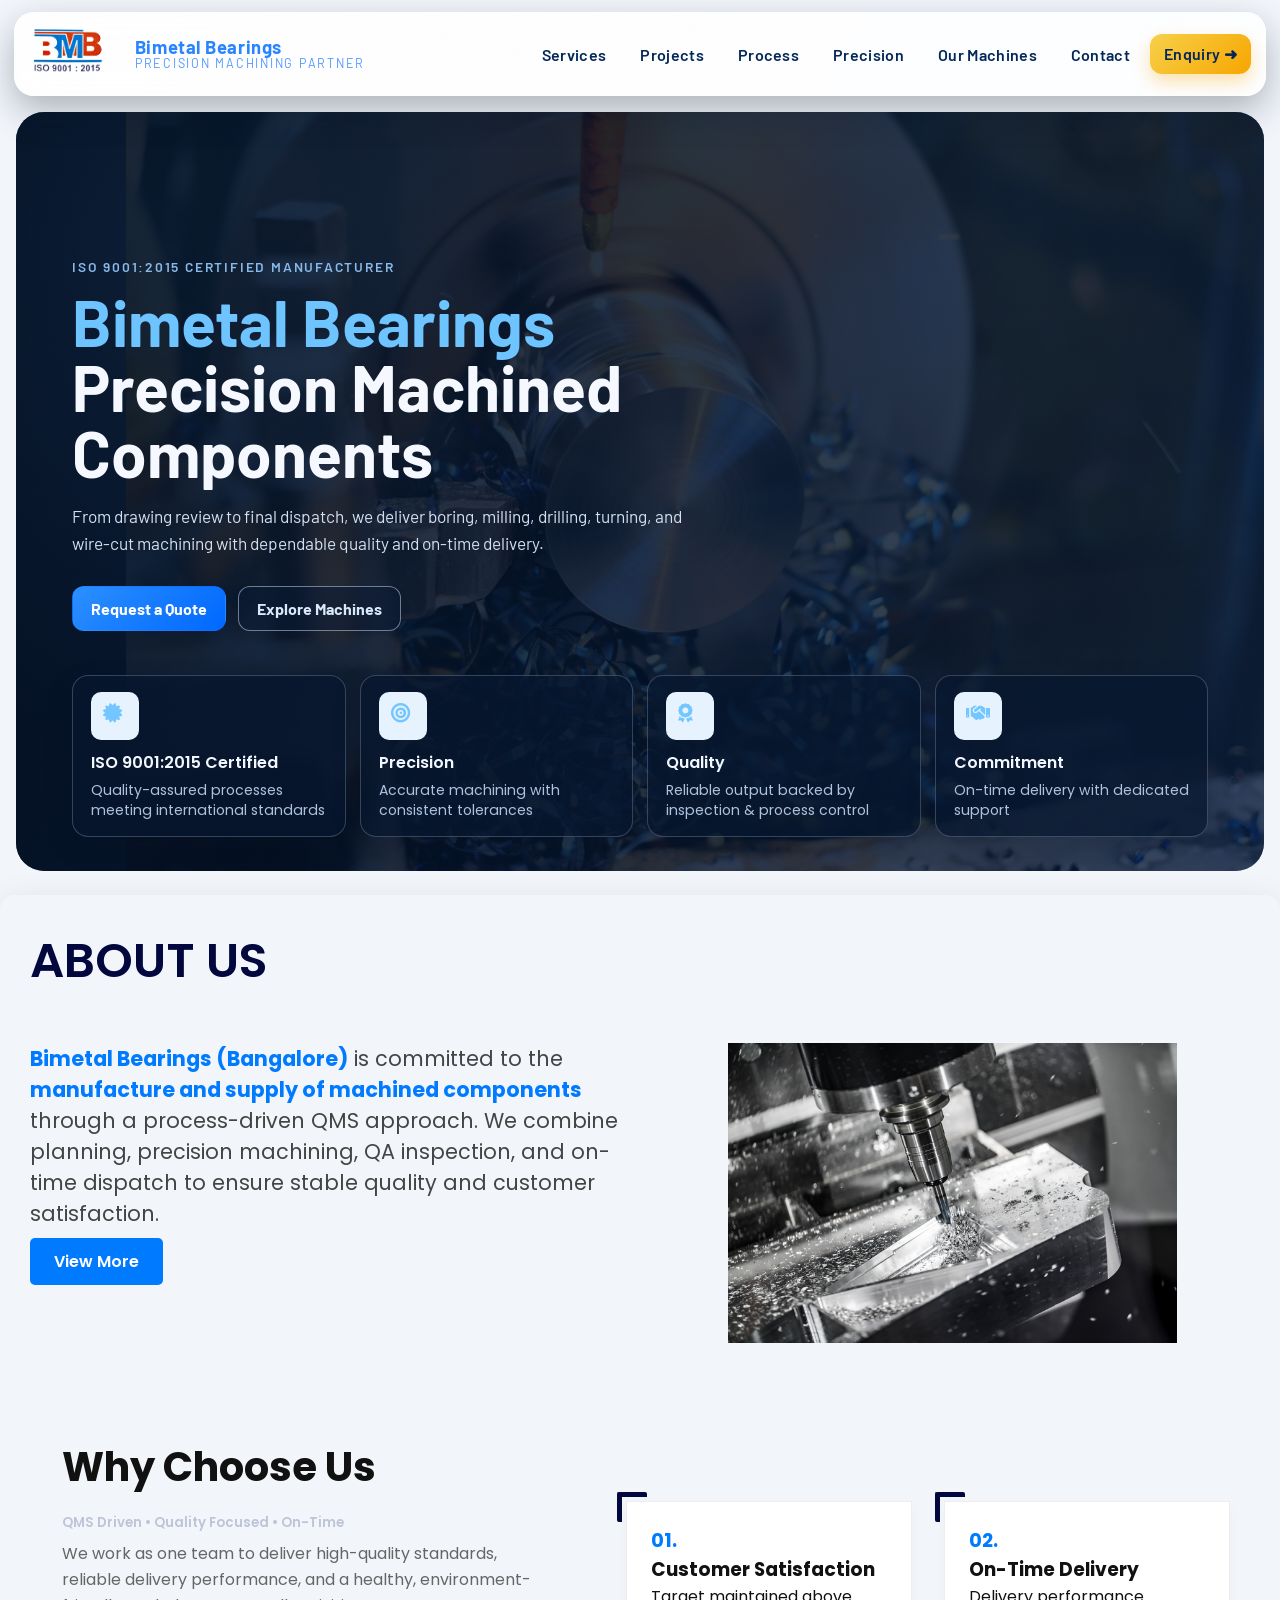
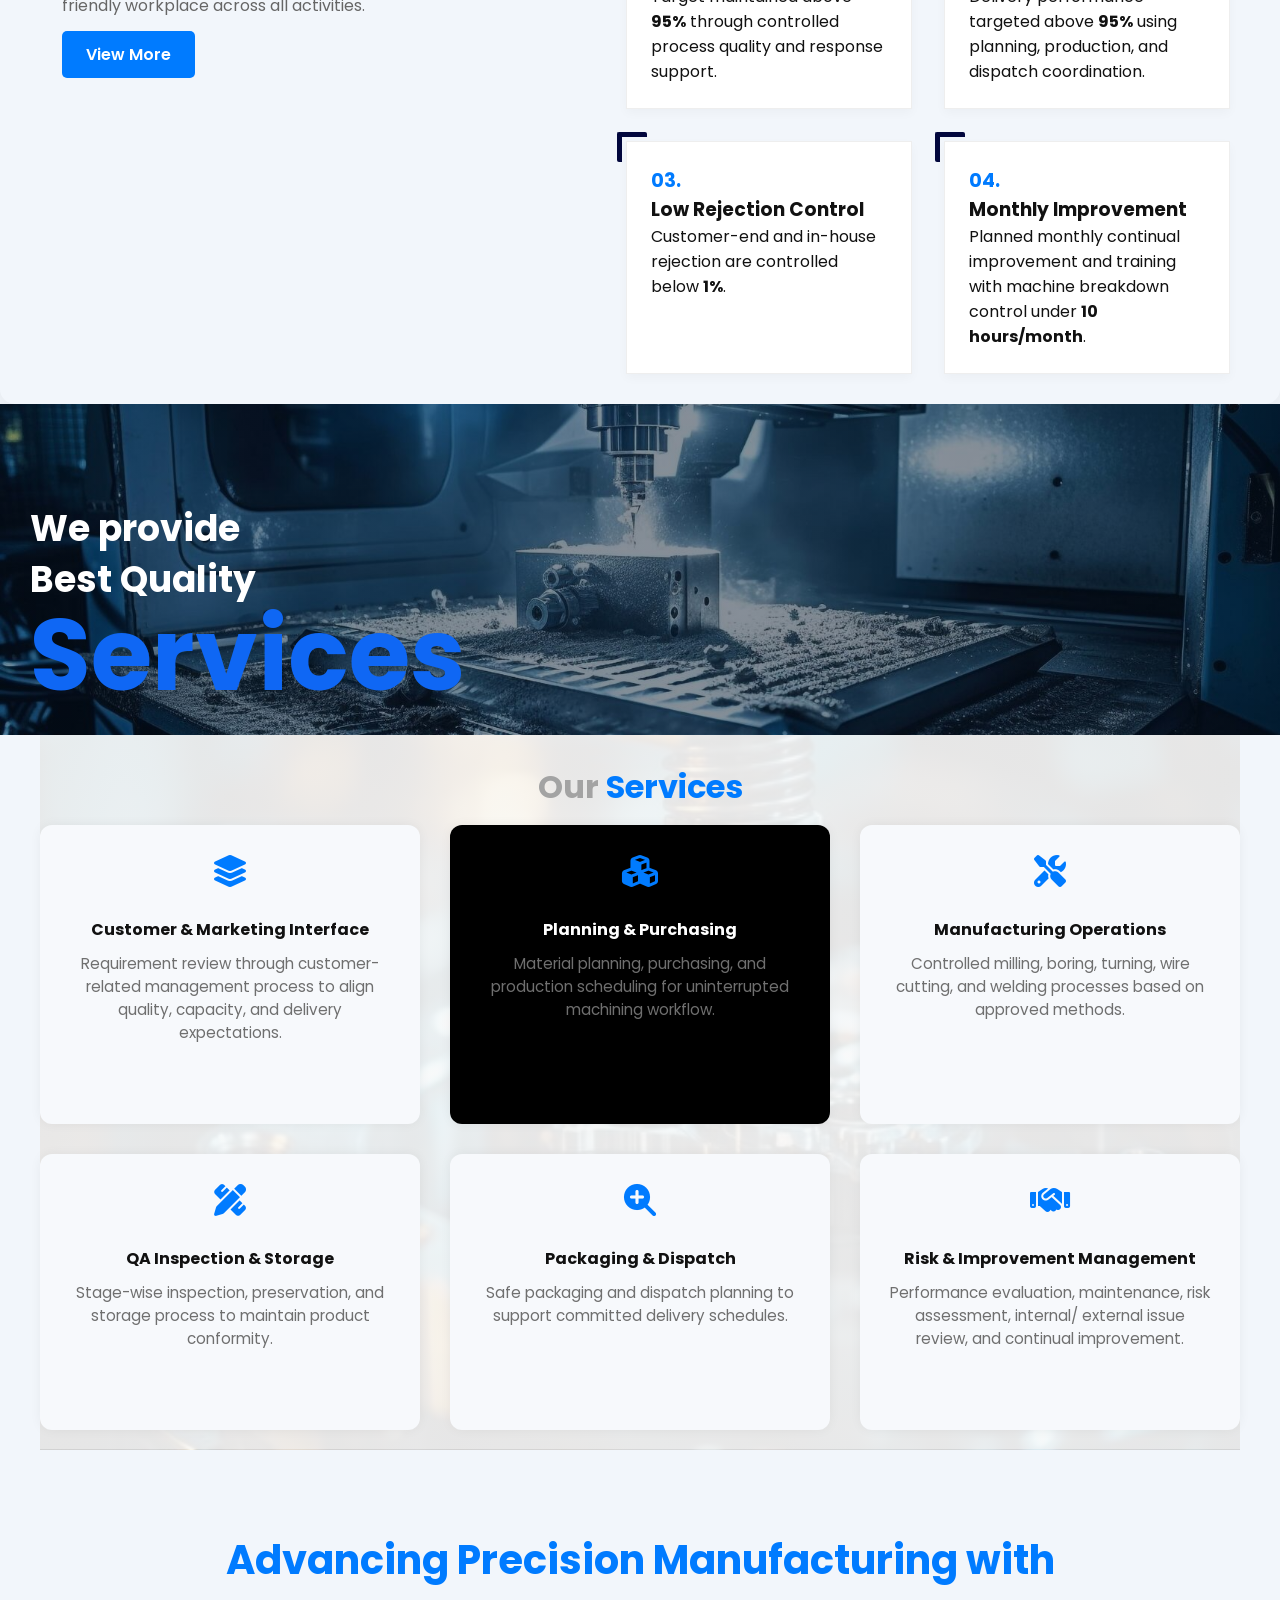
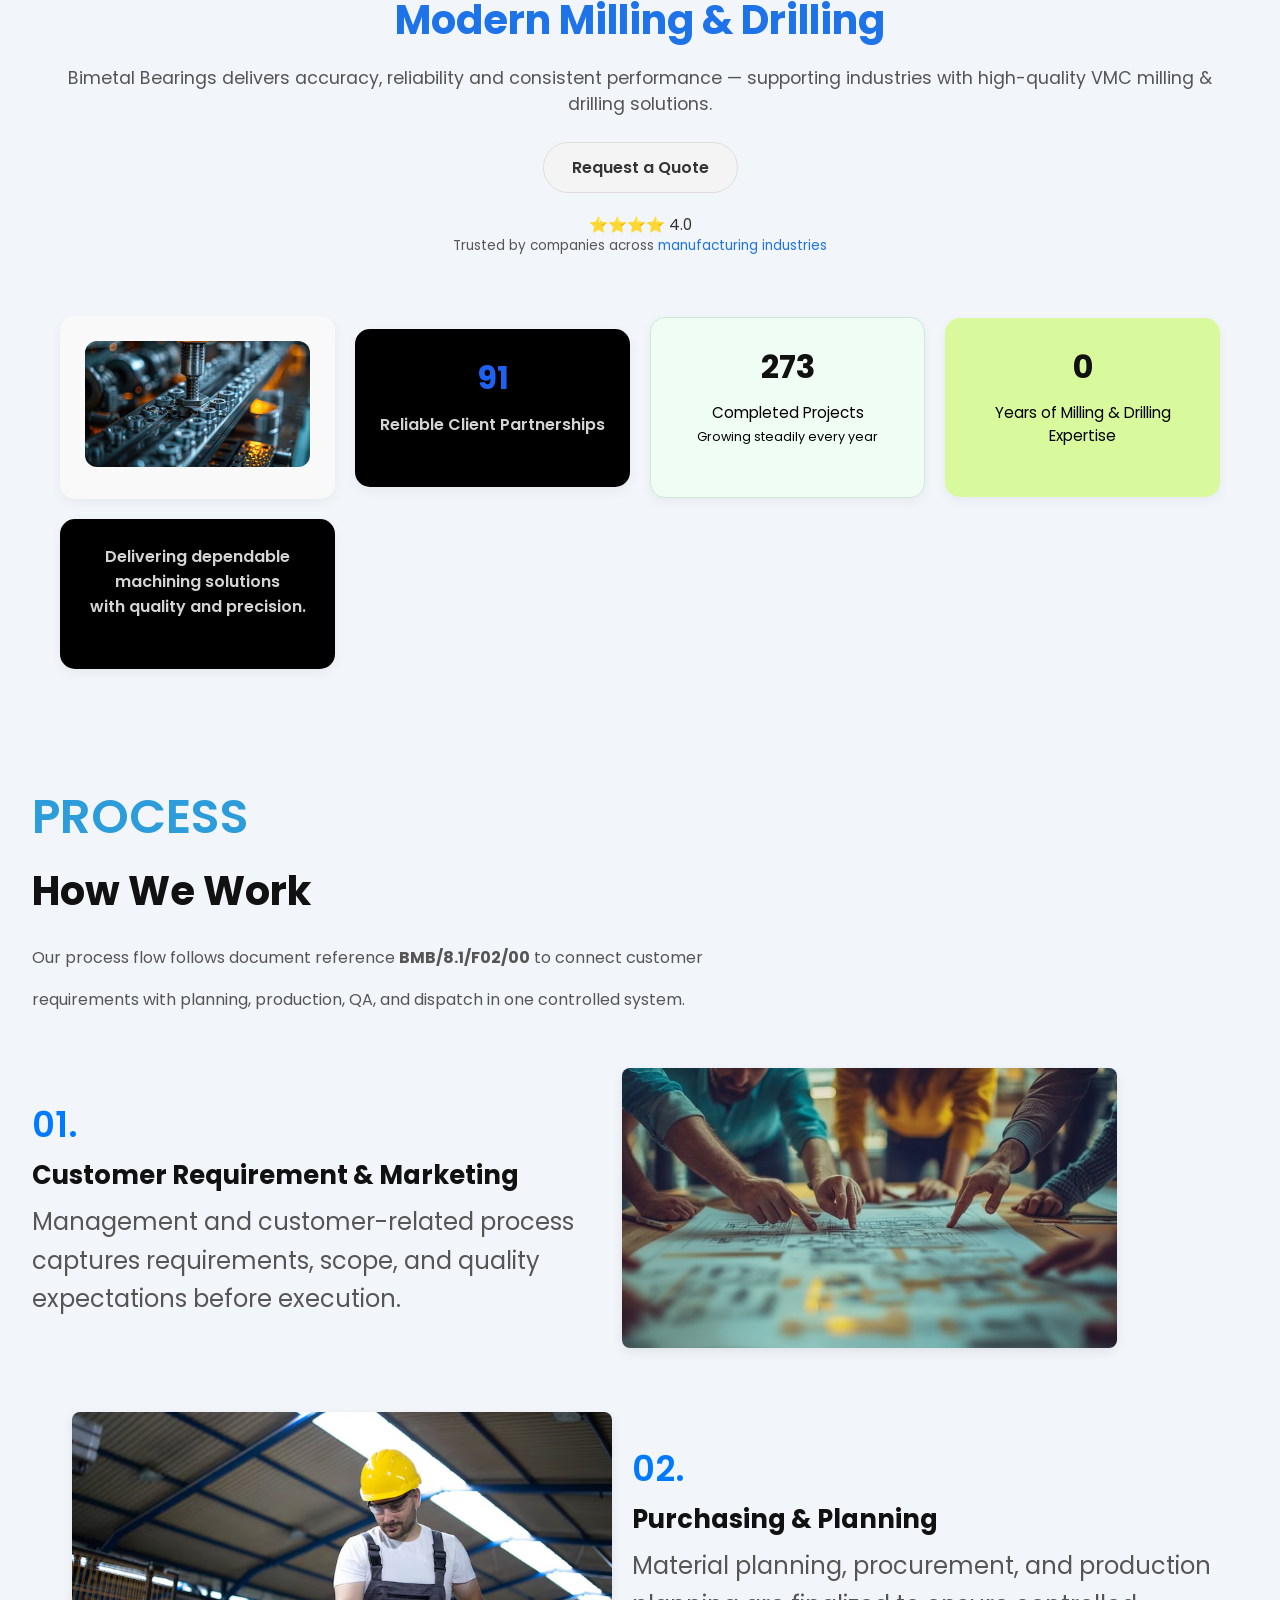
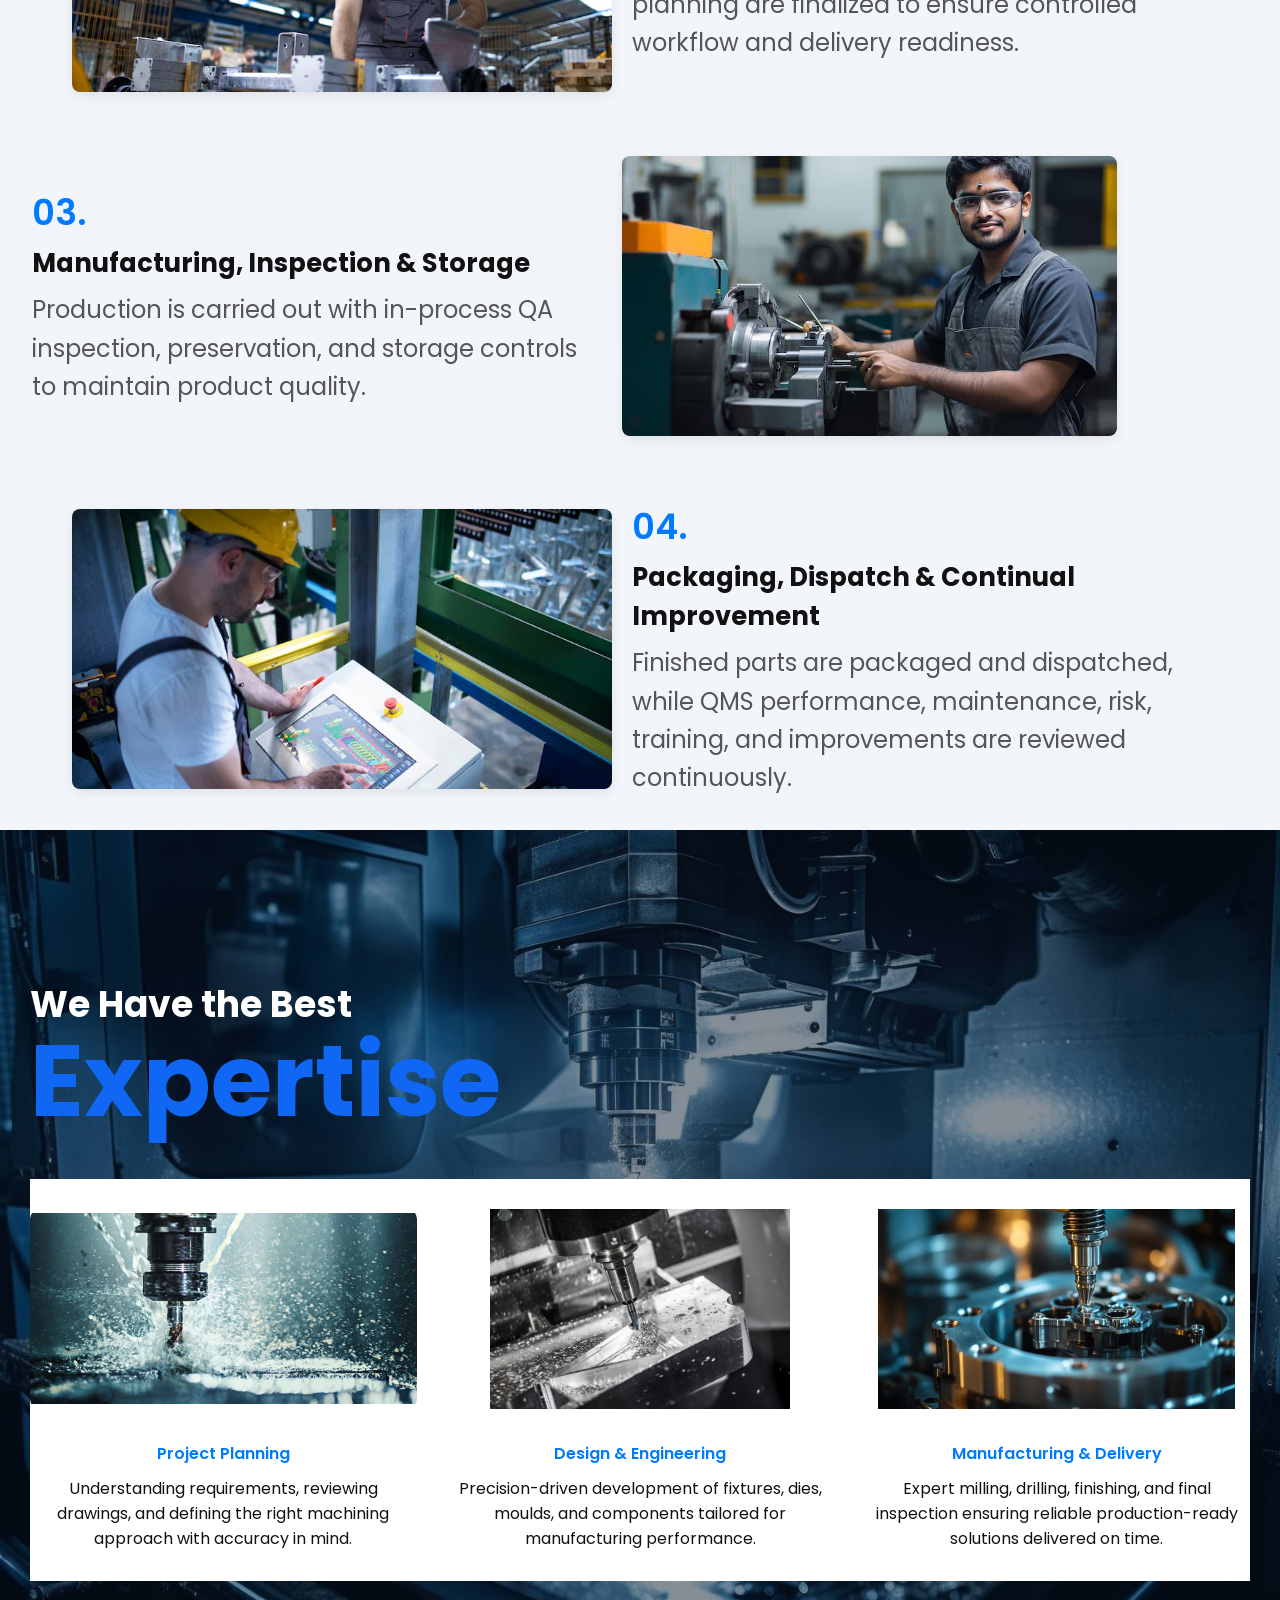
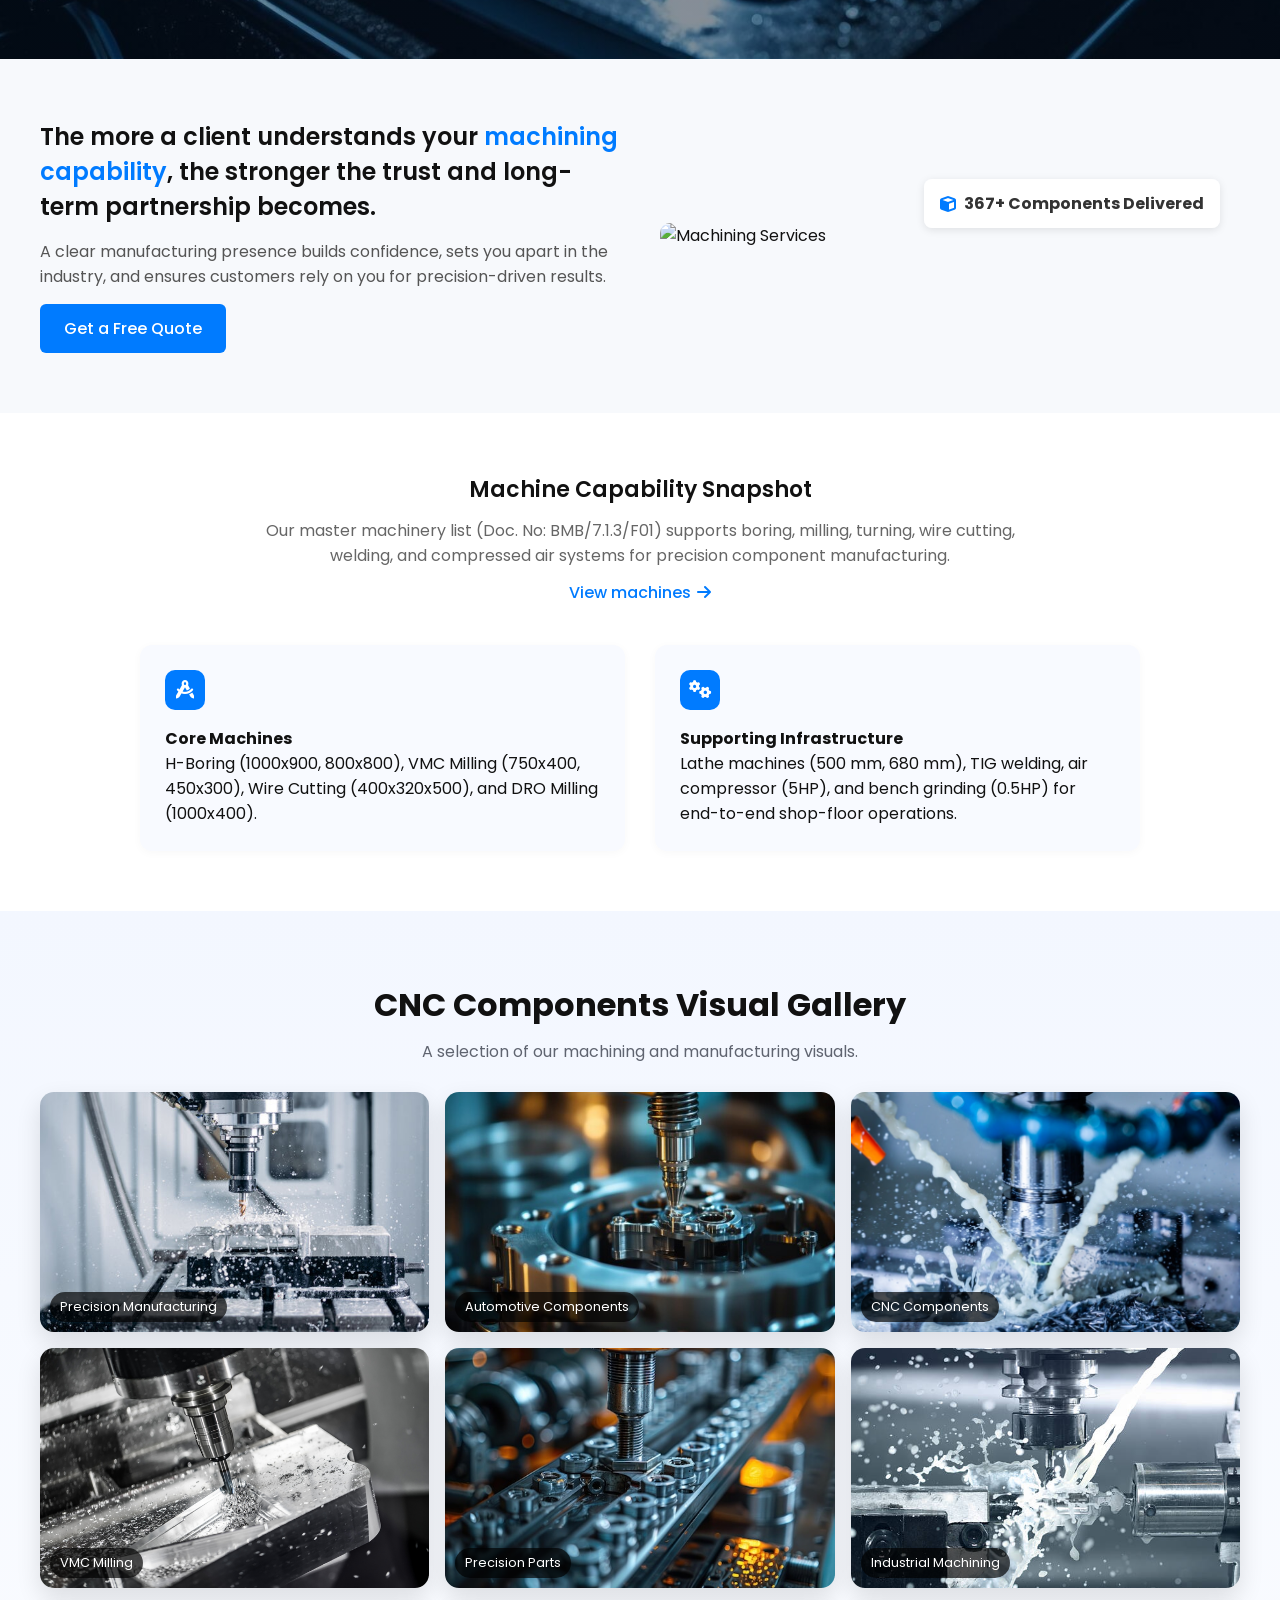
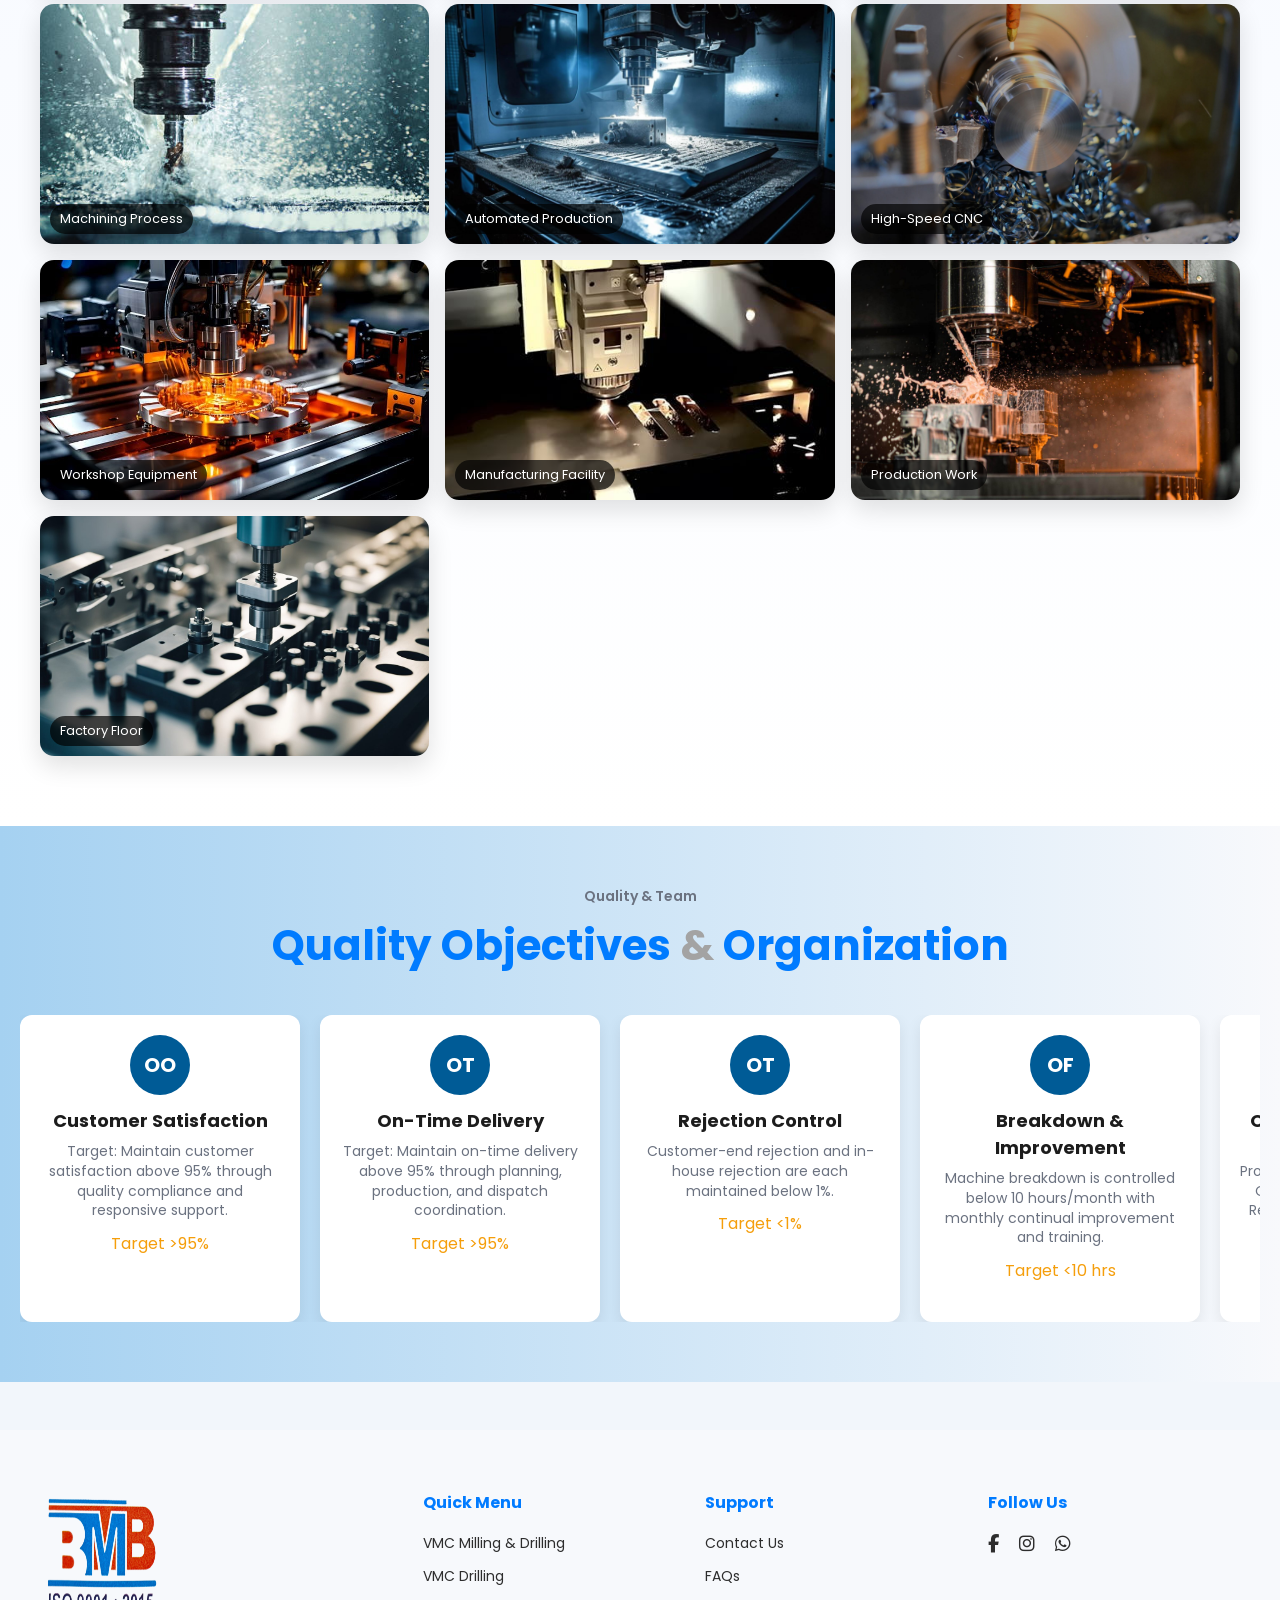
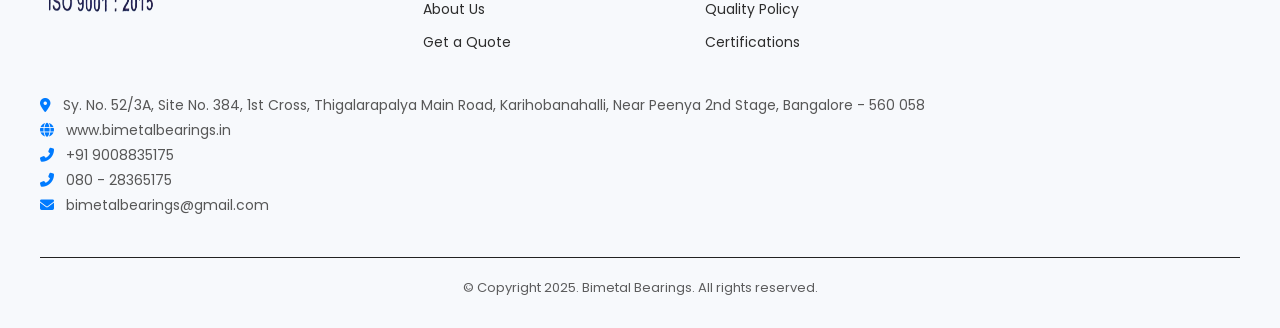
==== commit d71ec61f: "ading image" ====
--- a/index.html
+++ b/index.html
@@ -46,7 +46,7 @@
       }
 
       .service-hero {
-        background-image: url("https://images.unsplash.com/photo-1711418235334-8895331a6cf9?auto=format&fit=crop&w=1800&q=80");
+        background-image: linear-gradient(rgba(3, 20, 40, 0.48), rgba(3, 20, 40, 0.48)), url("img/index/metal-industry-workshop-precision-machinery-automated-production-line-robotic-arm-generated-by-ai-free-photo.jpg");
         background-size: cover;
 
         object-fit: contain;
@@ -100,7 +100,9 @@
         background: #f9f9f9;
         text-align: center;
         font-family: "Poppins", Arial, sans-serif;
-        background-image: url("https://images.unsplash.com/photo-1685713011172-3ba27ff25e22?auto=format&fit=crop&w=1800&q=80");
+        background-image: linear-gradient(rgba(249, 249, 249, 0.92), rgba(249, 249, 249, 0.92)), url("img/index/automotive-parts-manufacturing-canada-with-precision-engineering-processes_1291600-47172.jpg");
+        background-size: cover;
+        background-position: center;
       }
 
       .section-title {
@@ -417,8 +419,8 @@
       <!-- Hero Background Image -->
       <img
         class="bgimg"
-        src="https://images.unsplash.com/photo-1711418235334-8895331a6cf9?auto=format&fit=crop&w=2200&q=80"
-        alt="Hero Background"
+        src="img/index/Speed-CNC-machining-hero-2048x1367-1.jpg"
+        alt="CNC machining in progress"
       />
 
       <div class="hero-content">
@@ -501,7 +503,7 @@
 
       <div class="about-images">
         <img
-          src="https://images.unsplash.com/photo-1740209475472-aa7d280f7452?auto=format&fit=crop&w=1600&q=80"
+          src="img/index/CNC-Machine.jpg"
           alt="VMC machining"
         />
       </div>
@@ -664,7 +666,7 @@
         <!-- Image Stat -->
         <div class="stat2">
           <img
-            src="https://images.unsplash.com/photo-1666618090858-fbcee636bd3e?auto=format&fit=crop&w=1600&q=80"
+            src="img/index/industrial-closeup-metalworking-machine-precision-parts_1287986-742.jpg"
             alt="Machined Components"
           />
         </div>
@@ -723,7 +725,7 @@
             </div>
             <div class="timeline-img">
               <img
-                src="https://images.unsplash.com/photo-1598302936625-6075fbd98dd7?auto=format&fit=crop&w=1400&q=80"
+                src="img/process/team-planning-session-stockcake.jpg"
                 alt="Requirement Analysis"
               />
             </div>
@@ -741,7 +743,7 @@
             </div>
             <div class="timeline-img">
               <img
-                src="https://images.unsplash.com/photo-1669154772564-71034c803b53?auto=format&fit=crop&w=1400&q=80"
+                src="img/process/factory-worker-operating-industrial-machine_342744-82.jpg"
                 alt="Custom Quote"
               />
             </div>
@@ -759,7 +761,7 @@
             </div>
             <div class="timeline-img">
               <img
-                src="https://images.unsplash.com/photo-1652888510609-ed2d2ad64d6b?auto=format&fit=crop&w=1400&q=80"
+                src="img/process/industrial-engineers-working-control-room-factory-performing-maintenance-machinery_1158146-28277.jpg"
                 alt="Manufacturing Process"
               />
             </div>
@@ -778,7 +780,7 @@
             </div>
             <div class="timeline-img">
               <img
-                src="https://images.unsplash.com/photo-1682332215908-aa44cdaad6ca?auto=format&fit=crop&w=1400&q=80"
+                src="img/process/factory-worker-monitoring-industrial-machines-production-remotely-control-room_342744-90.jpg"
                 alt="Delivery & Support"
               />
             </div>
@@ -799,7 +801,7 @@
             <!-- Box 1 -->
             <div class="expert-box">
               <img
-                src="https://images.unsplash.com/photo-1734888369502-3e01d4c0a46e?auto=format&fit=crop&w=1400&q=80"
+                src="img/index/istockphoto-680194864-612x612.jpg"
                 alt="Planning"
               />
               <h4>Project Planning</h4>
@@ -812,7 +814,7 @@
             <!-- Box 2 -->
             <div class="expert-box">
               <img
-                src="https://images.unsplash.com/photo-1648815546030-6a5792d4fa38?auto=format&fit=crop&w=1400&q=80"
+                src="img/index/CNC-Machine.jpg"
                 alt="Design"
               />
               <h4>Design & Engineering</h4>
@@ -825,7 +827,7 @@
             <!-- Box 3 -->
             <div class="expert-box">
               <img
-                src="https://images.unsplash.com/photo-1687957500545-3ab8c773e7bf?auto=format&fit=crop&w=1400&q=80"
+                src="img/index/automotive-parts-manufacturing-canada-with-precision-engineering-processes_1291600-47172.jpg"
                 alt="Delivery"
               />
               <h4>Manufacturing & Delivery</h4>
@@ -919,43 +921,42 @@
         <div class="cnc-gallery-head">
           <h3>CNC Components Visual Gallery</h3>
           <p>
-            Internet-sourced factory visuals showing milling, turning, and
-            precision machining workflows.
+            A selection of our machining and manufacturing visuals.
           </p>
         </div>
 
         <div class="cnc-gallery-grid">
           <figure class="cnc-gallery-card">
             <img
-              src="https://images.unsplash.com/photo-1713371398485-7bde1bde9def?auto=format&fit=crop&w=1200&q=80"
-              alt="CNC spindle drilling a metal part"
+              src="img/index/360_F_500918189_xsBOBFpzqSekBwrIQf2e2A7jwwS5Ntqh.jpg"
+              alt="Precision metalworking equipment"
               loading="lazy"
             />
-            <figcaption class="cnc-gallery-tag">Precision Drilling</figcaption>
+            <figcaption class="cnc-gallery-tag">Precision Manufacturing</figcaption>
           </figure>
 
           <figure class="cnc-gallery-card">
             <img
-              src="https://images.unsplash.com/photo-1711418235334-8895331a6cf9?auto=format&fit=crop&w=1200&q=80"
-              alt="Laser cutting sparks in metal fabrication"
+              src="img/index/automotive-parts-manufacturing-canada-with-precision-engineering-processes_1291600-47172.jpg"
+              alt="Automotive component manufacturing"
               loading="lazy"
             />
-            <figcaption class="cnc-gallery-tag">Laser Cutting</figcaption>
+            <figcaption class="cnc-gallery-tag">Automotive Components</figcaption>
           </figure>
 
           <figure class="cnc-gallery-card">
             <img
-              src="https://images.unsplash.com/photo-1666618090858-fbcee636bd3e?auto=format&fit=crop&w=1200&q=80"
-              alt="Turning operation on a CNC lathe"
+              src="img/index/banner-guide-to-the-components-of-a-cnc-machine.jpg"
+              alt="CNC machine components"
               loading="lazy"
             />
-            <figcaption class="cnc-gallery-tag">CNC Turning</figcaption>
+            <figcaption class="cnc-gallery-tag">CNC Components</figcaption>
           </figure>
 
           <figure class="cnc-gallery-card">
             <img
-              src="https://images.unsplash.com/photo-1740209475472-aa7d280f7452?auto=format&fit=crop&w=1200&q=80"
-              alt="VMC machine cutting aluminum component"
+              src="img/index/CNC-Machine.jpg"
+              alt="CNC machine"
               loading="lazy"
             />
             <figcaption class="cnc-gallery-tag">VMC Milling</figcaption>
@@ -963,20 +964,55 @@
 
           <figure class="cnc-gallery-card">
             <img
-              src="https://images.unsplash.com/photo-1652888510609-ed2d2ad64d6b?auto=format&fit=crop&w=1200&q=80"
-              alt="Coolant-assisted metal machining process"
+              src="img/index/industrial-closeup-metalworking-machine-precision-parts_1287986-742.jpg"
+              alt="Precision metalworking close-up"
               loading="lazy"
             />
-            <figcaption class="cnc-gallery-tag">Coolant Machining</figcaption>
+            <figcaption class="cnc-gallery-tag">Precision Parts</figcaption>
           </figure>
 
           <figure class="cnc-gallery-card">
             <img
-              src="https://images.unsplash.com/photo-1648897884576-a709a346491f?auto=format&fit=crop&w=1200&q=80"
-              alt="Industrial milling machine close-up"
+              src="img/index/istockphoto-154368811-612x612.jpg"
+              alt="Industrial machining setup"
               loading="lazy"
             />
-            <figcaption class="cnc-gallery-tag">Milling Setup</figcaption>
+            <figcaption class="cnc-gallery-tag">Industrial Machining</figcaption>
+          </figure>
+
+          <figure class="cnc-gallery-card">
+            <img src="img/index/istockphoto-680194864-612x612.jpg" alt="Machining process" loading="lazy" />
+            <figcaption class="cnc-gallery-tag">Machining Process</figcaption>
+          </figure>
+
+          <figure class="cnc-gallery-card">
+            <img src="img/index/metal-industry-workshop-precision-machinery-automated-production-line-robotic-arm-generated-by-ai-free-photo.jpg" alt="Automated manufacturing line" loading="lazy" />
+            <figcaption class="cnc-gallery-tag">Automated Production</figcaption>
+          </figure>
+
+          <figure class="cnc-gallery-card">
+            <img src="img/index/Speed-CNC-machining-hero-2048x1367-1.jpg" alt="High-speed CNC machining" loading="lazy" />
+            <figcaption class="cnc-gallery-tag">High-Speed CNC</figcaption>
+          </figure>
+
+          <figure class="cnc-gallery-card">
+            <img src="img/index/WhatsApp%20Image%202025-09-24%20at%2013.16.32_08ed03c7.jpg" alt="Bimetal workshop equipment" loading="lazy" />
+            <figcaption class="cnc-gallery-tag">Workshop Equipment</figcaption>
+          </figure>
+
+          <figure class="cnc-gallery-card">
+            <img src="img/index/WhatsApp%20Image%202025-09-24%20at%2013.16.32_40c1f467.jpg" alt="Bimetal manufacturing facility" loading="lazy" />
+            <figcaption class="cnc-gallery-tag">Manufacturing Facility</figcaption>
+          </figure>
+
+          <figure class="cnc-gallery-card">
+            <img src="img/index/WhatsApp%20Image%202025-09-24%20at%2013.16.32_faa76de1.jpg" alt="Bimetal production work" loading="lazy" />
+            <figcaption class="cnc-gallery-tag">Production Work</figcaption>
+          </figure>
+
+          <figure class="cnc-gallery-card">
+            <img src="img/index/WhatsApp%20Image%202025-09-24%20at%2013.16.33_42b42982.jpg" alt="Bimetal factory floor" loading="lazy" />
+            <figcaption class="cnc-gallery-tag">Factory Floor</figcaption>
           </figure>
         </div>
       </div>
--- a/style.css
+++ b/style.css
@@ -1222,7 +1222,7 @@
 .timeline-img,
 .timeline-content {
   width: 50%;
-  object-fit: contain;
+  object-fit: cover;
 }
 
 .timeline-img {
